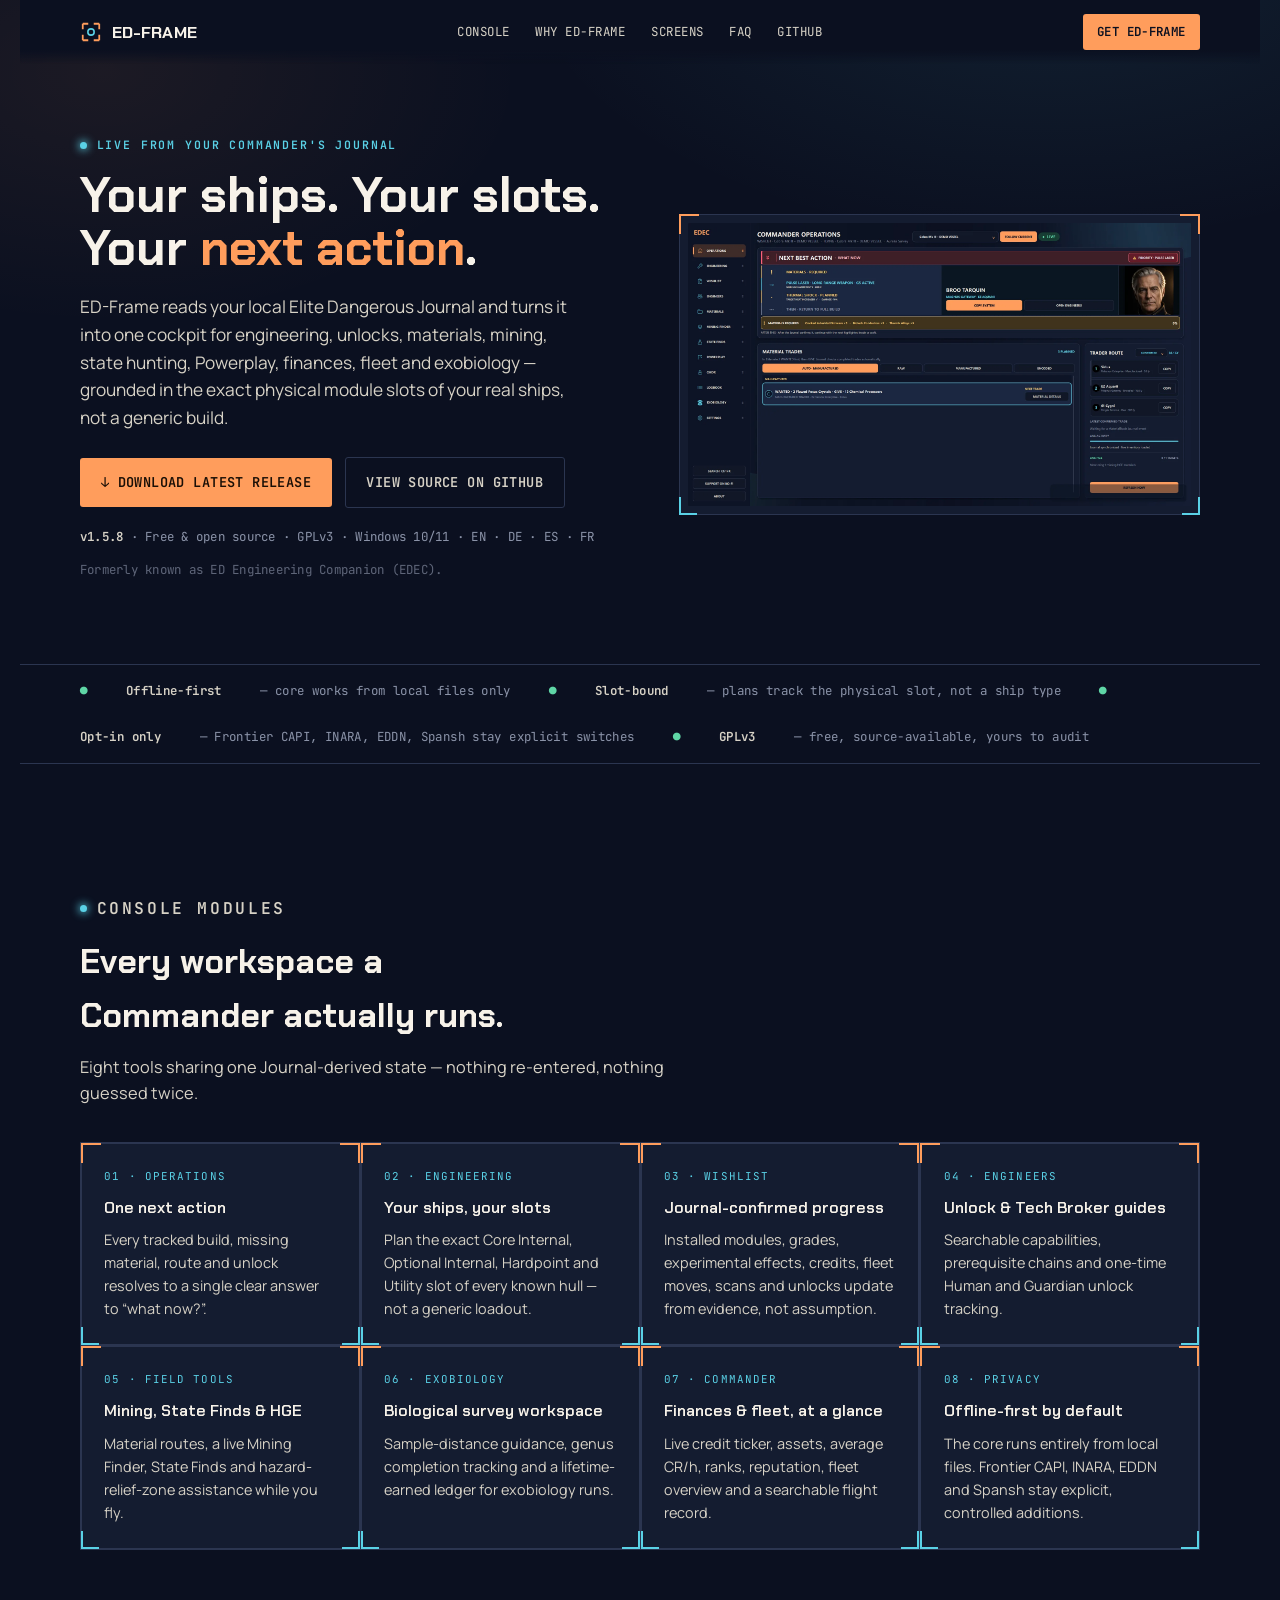
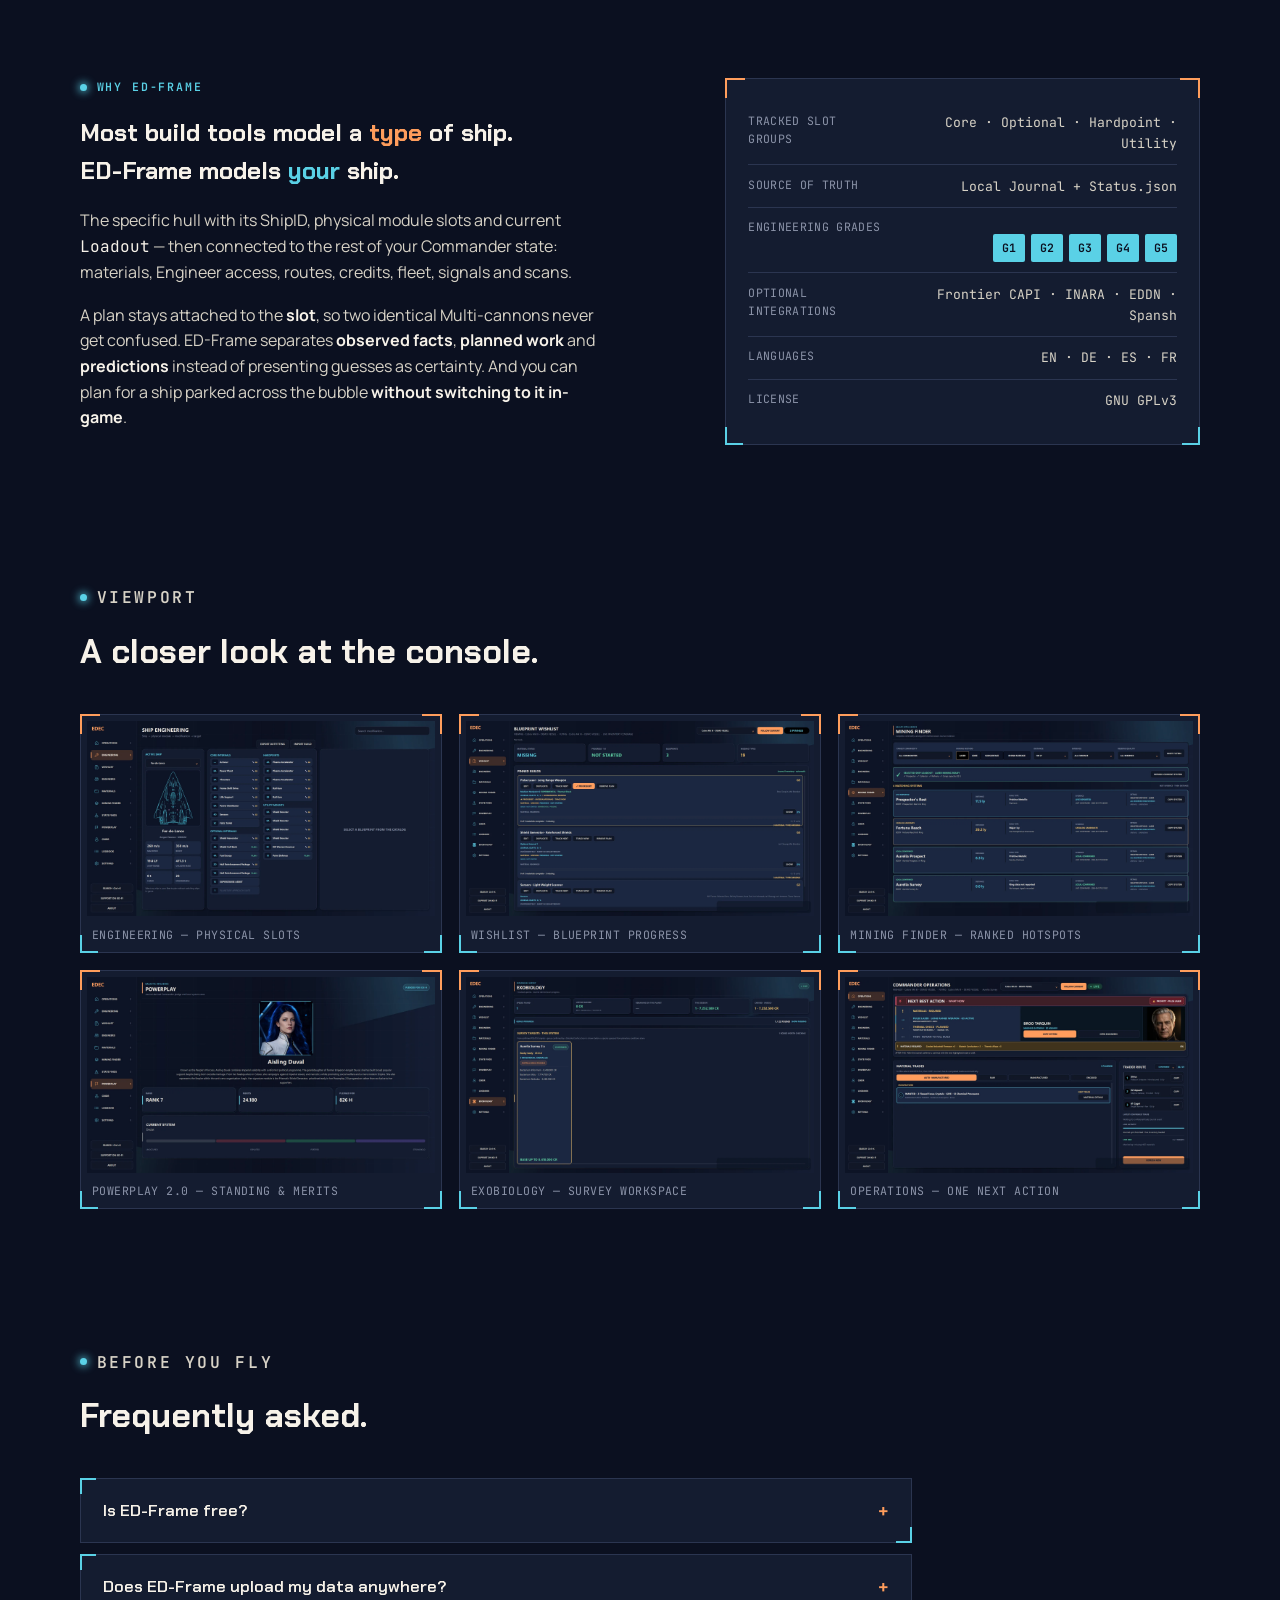
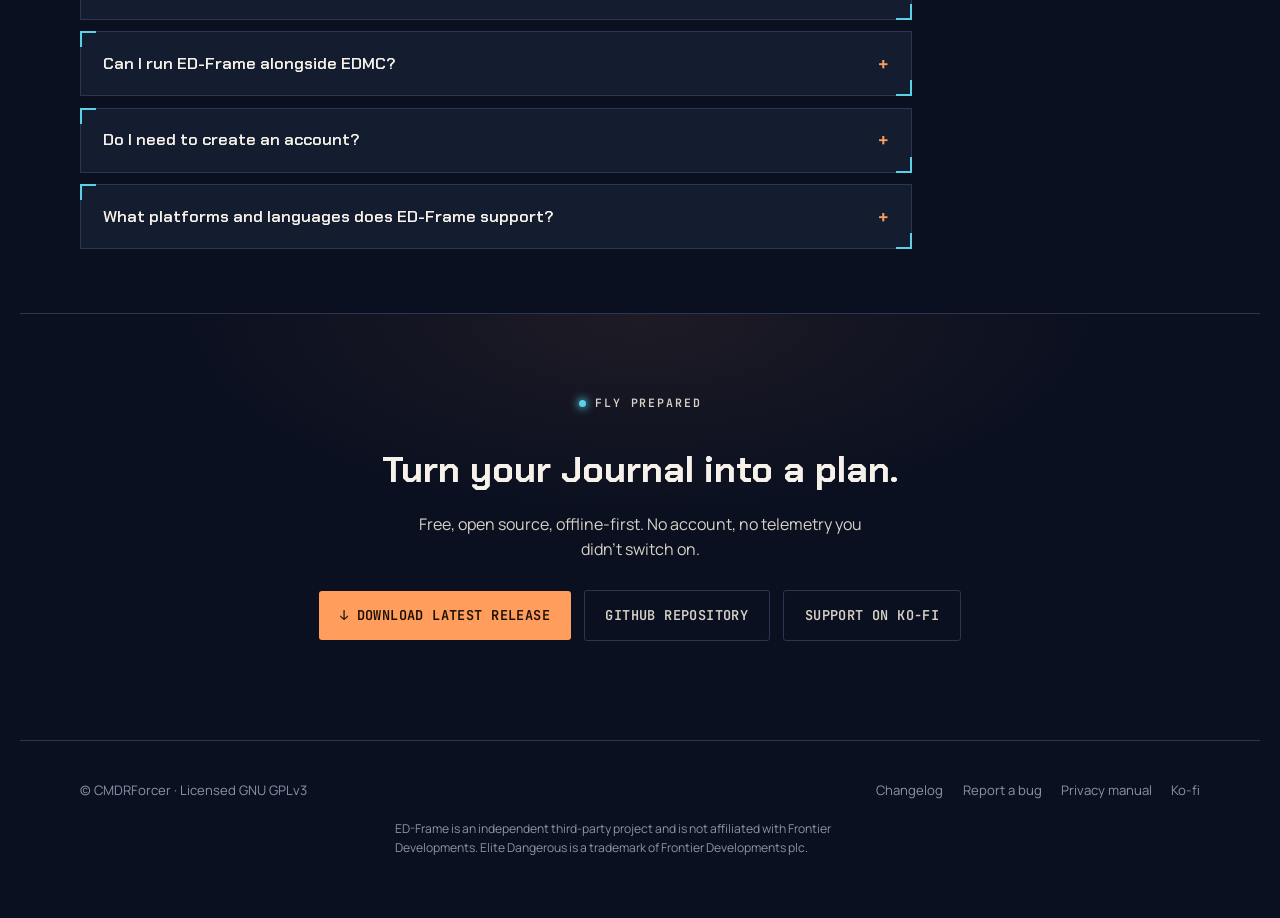
==== index.html @ 602a103e "Sync version to 1.5.8, add SoftwareApplication keywords and image alt text - softwareVersion and vis" ====
<!doctype html>
<html lang="en">
<head>
<meta charset="utf-8">
<meta name="viewport" content="width=device-width, initial-scale=1">
<title>ED-Frame</title>
<meta name="description" content="Slot-accurate Elite Dangerous engineering companion. Plan upgrades on your real ships' physical module slots from local Journal data — fleet-wide, offline-first. Free, open source, GPLv3.">
<meta name="google-site-verification" content="pTQ1wSss9-XCtUqQZglTNHCWRQ-l_kMuAjtGYscCRb4" />
<meta name="robots" content="index, follow">
<meta name="author" content="CMDRForcer">
<link rel="canonical" href="https://cmdrforcer.github.io/">
<meta property="og:type" content="website">
<meta property="og:locale" content="en_US">
<meta property="og:site_name" content="ED-Frame">
<meta property="og:title" content="ED-Frame">
<meta property="og:description" content="Slot-accurate Elite Dangerous engineering companion. Plan upgrades on your real ships' physical module slots from local Journal data — fleet-wide, offline-first.">
<meta property="og:url" content="https://cmdrforcer.github.io/">
<meta property="og:image" content="https://cmdrforcer.github.io/images/edec-operations.png">
<meta property="og:image:width" content="1920">
<meta property="og:image:height" content="1080">
<meta property="og:image:alt" content="ED-Frame Operations page showing the next recommended action, an engineering build queue and route to the nearest Engineer">
<meta name="twitter:card" content="summary_large_image">
<meta name="twitter:title" content="ED-Frame">
<meta name="twitter:description" content="Slot-accurate Elite Dangerous engineering companion, built from your local Journal. Free and open source.">
<meta name="twitter:image" content="https://cmdrforcer.github.io/images/edec-operations.png">
<meta name="twitter:image:alt" content="ED-Frame Operations page showing the next recommended action, an engineering build queue and route to the nearest Engineer">
<meta name="theme-color" content="#0b1020">
<link rel="preload" as="image" href="images/edec-operations.webp" fetchpriority="high">
<link rel="icon" href="data:image/svg+xml,%3Csvg xmlns='http://www.w3.org/2000/svg' viewBox='0 0 32 32'%3E%3Crect width='32' height='32' fill='%230b1020'/%3E%3Cpath d='M4 4h8M4 4v8M28 4h-8M28 4v8M4 28h8M4 28v-8M28 28h-8M28 28v-8' stroke='%23ff9d5c' stroke-width='2.4' fill='none'/%3E%3Ccircle cx='16' cy='16' r='4.5' fill='none' stroke='%235ad1e6' stroke-width='2.2'/%3E%3C/svg%3E">
<link rel="preconnect" href="https://fonts.googleapis.com">
<link rel="preconnect" href="https://fonts.gstatic.com" crossorigin>
<link rel="stylesheet" href="https://fonts.googleapis.com/css2?family=Chakra+Petch:wght@500;600;700&family=Manrope:wght@400;500;600;700;800&family=JetBrains+Mono:wght@400;500;600&display=swap">
<script type="application/ld+json">
{
  "@context": "https://schema.org",
  "@type": "SoftwareApplication",
  "name": "ED-Frame",
  "alternateName": ["FRAME", "ED Engineering Companion", "EDEC"],
  "applicationCategory": "UtilitiesApplication",
  "applicationSubCategory": "Elite Dangerous companion app",
  "operatingSystem": "Windows 10, Windows 11",
  "description": "Slot-accurate Elite Dangerous engineering companion. Plan upgrades on your real ships' physical module slots from local Journal data, fleet-wide and offline-first.",
  "softwareVersion": "1.5.8",
  "url": "https://cmdrforcer.github.io/",
  "downloadUrl": "https://github.com/CMDRForcer/ED-Frame/releases/latest",
  "screenshot": "https://cmdrforcer.github.io/images/edec-operations.png",
  "keywords": "Elite Dangerous, engineering companion, ship outfitting planner, module slot tracker, Journal companion app, EDMC alternative, Powerplay tracker, mining finder, exobiology tracker, fleet carrier companion",
  "inLanguage": ["en", "de", "es", "fr"],
  "offers": {
    "@type": "Offer",
    "price": "0",
    "priceCurrency": "USD"
  },
  "license": "https://www.gnu.org/licenses/gpl-3.0.html",
  "sameAs": [
    "https://github.com/CMDRForcer/ED-Frame",
    "https://ko-fi.com/cmdrforcer"
  ],
  "author": {
    "@type": "Person",
    "name": "CMDRForcer"
  }
}
</script>
<script type="application/ld+json">
{
  "@context": "https://schema.org",
  "@type": "WebSite",
  "name": "ED-Frame",
  "url": "https://cmdrforcer.github.io/"
}
</script>
<script type="application/ld+json">
{
  "@context": "https://schema.org",
  "@type": "FAQPage",
  "mainEntity": [
    {
      "@type": "Question",
      "name": "Is ED-Frame free?",
      "acceptedAnswer": {
        "@type": "Answer",
        "text": "Yes. ED-Frame is free and open source under the GNU GPLv3 license, with no ads and no paid tier. You can also read every line of the code it runs."
      }
    },
    {
      "@type": "Question",
      "name": "Does ED-Frame upload my data anywhere?",
      "acceptedAnswer": {
        "@type": "Answer",
        "text": "Not by default. The core app works entirely from your local Journal files. Frontier CAPI, INARA, EDDN and Spansh are separate, explicit switches you turn on yourself — nothing is sent anywhere unless you enable it."
      }
    },
    {
      "@type": "Question",
      "name": "Can I run ED-Frame alongside EDMC?",
      "acceptedAnswer": {
        "@type": "Answer",
        "text": "Yes. Both read the same local Journal files independently and read-only, so there's no file conflict. If you enable EDDN uploads in both, each sends its own copy of the same events, which is harmless but redundant — leave that switch on in only one of them."
      }
    },
    {
      "@type": "Question",
      "name": "Do I need to create an account?",
      "acceptedAnswer": {
        "@type": "Answer",
        "text": "No account is required to use ED-Frame. Signing in to Frontier CAPI or INARA is only needed if you choose to enable those optional integrations."
      }
    },
    {
      "@type": "Question",
      "name": "What platforms and languages does ED-Frame support?",
      "acceptedAnswer": {
        "@type": "Answer",
        "text": "ED-Frame runs on Windows 10 and 11, with the interface available in English, German, Spanish and French."
      }
    }
  ]
}
</script>
<style>
  :root{
    --bg:#0b1020; --bg2:#0e1426; --panel:#141c30; --panel-raised:#1c2740;
    --border:#2b3550; --text:#f7f2e9; --text2:#d7d2c6; --muted:#8b93a8;
    --accent:#ff9d5c; --accent-dim:#c97a49; --cyan:#5ad1e6; --cyan-dim:#3a97ad;
    --success:#5fd6a6;
    --display:"Chakra Petch",ui-sans-serif,system-ui,sans-serif;
    --body:"Manrope",ui-sans-serif,system-ui,sans-serif;
    --mono:"JetBrains Mono",ui-monospace,"SFMono-Regular",Menlo,monospace;
    color-scheme: dark;
  }
  *{box-sizing:border-box;}
  html{scroll-behavior:smooth;}
  body{
    margin:0; background:var(--bg); color:var(--text2);
    font-family:var(--body); font-size:16px; line-height:1.6;
    padding-inline:20px;
    background-image:
      radial-gradient(ellipse 900px 500px at 82% -6%, rgba(90,209,230,.09), transparent 60%),
      radial-gradient(ellipse 700px 420px at 8% 8%, rgba(255,157,92,.07), transparent 60%);
    background-attachment:fixed;
  }
  h1,h2,h3{font-family:var(--display); color:var(--text); text-wrap:balance; margin:0;}
  a{color:var(--cyan);}
  img{max-width:100%; display:block; height:auto;}
  .wrap{max-width:1120px; margin-inline:auto;}
  .eyebrow{
    font-family:var(--mono); font-size:.72rem; font-weight:600; letter-spacing:.16em;
    text-transform:uppercase; color:var(--cyan); margin:0 0 .9rem;
    display:flex; align-items:center; gap:.6rem;
  }
  .eyebrow::before{content:"";width:7px;height:7px;border-radius:50%;background:var(--cyan);
    box-shadow:0 0 8px 1px var(--cyan);}

  /* ---------- HUD bracket frame: a real Elite Dangerous UI motif,
     angled corner brackets like a scanner/targeting readout ---------- */
  .hud{
    position:relative; border:1px solid var(--border); background:var(--panel);
    border-radius:2px;
  }
  .hud::before,.hud::after,.hud .bl,.hud .br{
    content:""; position:absolute; width:18px; height:18px; pointer-events:none;
  }
  .hud::before{top:-1px; left:-1px; border-top:2px solid var(--accent); border-left:2px solid var(--accent);}
  .hud::after{top:-1px; right:-1px; border-top:2px solid var(--accent); border-right:2px solid var(--accent);}
  .hud .bl{bottom:-1px; left:-1px; border-bottom:2px solid var(--cyan); border-left:2px solid var(--cyan);}
  .hud .br{bottom:-1px; right:-1px; border-bottom:2px solid var(--cyan); border-right:2px solid var(--cyan);}

  /* ---------- nav ---------- */
  header.nav{
    position:sticky; top:0; z-index:20; padding-block:14px;
    background:linear-gradient(var(--bg) 78%, transparent);
    backdrop-filter:blur(6px);
  }
  .nav .wrap{display:flex; align-items:center; justify-content:space-between; gap:1rem;}
  .brand{display:flex; align-items:center; gap:.6rem; font-family:var(--display); font-weight:700;
    color:var(--text); font-size:1.05rem; letter-spacing:.01em; text-decoration:none;}
  .brand svg{flex:none;}
  nav.links{display:flex; gap:1.6rem; font-family:var(--mono); font-size:.78rem;
    letter-spacing:.04em; text-transform:uppercase;}
  nav.links a{color:var(--text2); text-decoration:none; border-bottom:1px solid transparent;}
  nav.links a:hover{color:var(--cyan); border-color:var(--cyan);}
  .navcta{
    font-family:var(--mono); font-size:.78rem; font-weight:600; letter-spacing:.03em;
    color:var(--bg); background:var(--accent); padding:.5rem .9rem; border-radius:3px;
    text-decoration:none; text-transform:uppercase; white-space:nowrap;
  }

  /* ---------- hero ---------- */
  .hero{padding-block:clamp(2.5rem,6vw,4.5rem) 1rem;}
  .hero .wrap{display:grid; grid-template-columns:1.05fr 1fr; gap:clamp(1.5rem,4vw,3.5rem); align-items:center;}
  .hero h1{font-size:clamp(2rem,4.4vw,3.1rem); line-height:1.08; font-weight:700;}
  .hero h1 em{font-style:normal; color:var(--accent);}
  .hero p.lead{font-size:1.08rem; color:var(--text2); margin:1.1rem 0 1.6rem; max-width:46ch;}
  .cta-row{display:flex; flex-wrap:wrap; gap:.8rem; align-items:center; margin-bottom:1.2rem;}
  .btn{
    font-family:var(--mono); font-weight:600; font-size:.85rem; letter-spacing:.03em;
    text-decoration:none; padding:.85rem 1.3rem; border-radius:3px; text-transform:uppercase;
    display:inline-flex; align-items:center; gap:.5rem;
  }
  .btn-primary{background:var(--accent); color:#1a0f06;}
  .btn-primary:hover{background:#ffb37c;}
  .btn-ghost{border:1px solid var(--border); color:var(--text2);}
  .btn-ghost:hover{border-color:var(--cyan); color:var(--cyan);}
  .meta-line{
    font-family:var(--mono); font-size:.78rem; color:var(--muted); letter-spacing:.02em;
  }
  .meta-line b{color:var(--text2); font-weight:600;}
  .hero-shot{padding:8px;}
  .hero-shot img{border-radius:1px; aspect-ratio:16/9; width:100%; object-fit:cover;}

  /* ---------- status strip ---------- */
  .strip{border-block:1px solid var(--border); margin-block:clamp(2rem,5vw,3.5rem);}
  .strip .wrap{
    display:flex; flex-wrap:wrap; gap:1.6rem 2.4rem; padding-block:1rem;
    font-family:var(--mono); font-size:.78rem; color:var(--muted); letter-spacing:.03em;
  }
  .strip .wrap span{color:var(--success);}
  .strip .wrap i{font-style:normal; color:var(--text2); font-weight:600;}

  /* ---------- sections ---------- */
  section{padding-block:clamp(2.5rem,5vw,4rem);}
  .section-head{max-width:62ch; margin-bottom:2.2rem;}
  .section-head h2{font-size:clamp(1.5rem,3vw,2.1rem);}
  .section-head p{color:var(--text2); margin-top:.7rem; font-size:1.02rem;}

  /* ---------- console module grid ---------- */
  .grid{display:grid; grid-template-columns:repeat(4,1fr); gap:1px; background:var(--border);
    border:1px solid var(--border);}
  .grid .cell{background:var(--panel); padding:1.5rem 1.4rem; position:relative;}
  .grid .cell .tag{font-family:var(--mono); font-size:.68rem; color:var(--cyan);
    letter-spacing:.1em; text-transform:uppercase; margin-bottom:.6rem; display:block;}
  .grid .cell h3{font-size:1rem; font-weight:600; margin-bottom:.5rem;}
  .grid .cell p{font-size:.9rem; color:var(--text2); margin:0;}

  /* ---------- why / readout ---------- */
  .why{display:grid; grid-template-columns:1.1fr .9fr; gap:clamp(2rem,5vw,4rem); align-items:start;}
  .why .copy p{margin:0 0 1.1rem; max-width:52ch;}
  .why .copy p:last-child{margin-bottom:0;}
  .why .copy strong{color:var(--text); font-weight:700;}
  .readout{padding:1.4rem;}
  .readout .rowline{
    display:flex; justify-content:space-between; gap:1rem; padding-block:.65rem;
    border-bottom:1px solid var(--border); font-family:var(--mono); font-size:.82rem;
  }
  .readout .rowline:last-child{border-bottom:none;}
  .readout .rowline .k{color:var(--muted); letter-spacing:.03em; text-transform:uppercase; font-size:.72rem;}
  .readout .rowline .v{color:var(--text2); text-align:right;}
  .grade-row{display:flex; gap:.4rem; margin-top:1rem; flex-wrap:wrap;}
  .grade-pill{
    font-family:var(--mono); font-size:.72rem; font-weight:600; color:var(--bg);
    background:var(--cyan); border-radius:2px; padding:.28rem .55rem;
  }

  /* ---------- gallery ---------- */
  .gallery{display:grid; grid-template-columns:repeat(3,1fr); gap:1.1rem;}
  .gallery figure{margin:0; padding:6px;}
  .gallery figure img{aspect-ratio:16/9; width:100%; object-fit:cover;}
  .gallery figcaption{
    font-family:var(--mono); font-size:.72rem; letter-spacing:.04em; text-transform:uppercase;
    color:var(--muted); padding:.6rem .3rem .1rem;
  }

  /* ---------- faq ---------- */
  .faq-list{display:flex; flex-direction:column; gap:.7rem; max-width:52rem;}
  .faq-item{
    border:1px solid var(--border); background:var(--panel); position:relative;
  }
  .faq-item::before,.faq-item::after{content:"";position:absolute;width:14px;height:14px;}
  .faq-item::before{top:-1px;left:-1px;border-top:2px solid var(--cyan);border-left:2px solid var(--cyan);}
  .faq-item::after{bottom:-1px;right:-1px;border-bottom:2px solid var(--cyan);border-right:2px solid var(--cyan);}
  .faq-item summary{
    list-style:none; cursor:pointer; padding:1.1rem 1.4rem; display:flex;
    align-items:center; justify-content:space-between; gap:1rem;
    font-family:var(--display); font-weight:600; color:var(--text); font-size:1.02rem;
  }
  .faq-item summary::-webkit-details-marker{display:none;}
  .faq-item summary .mark{
    font-family:var(--mono); color:var(--accent); font-size:1.1rem; flex:none;
    transition:transform .2s ease;
  }
  .faq-item[open] summary .mark{transform:rotate(45deg);}
  .faq-item .a{padding:0 1.4rem 1.2rem; color:var(--text2); max-width:60ch;}

  /* ---------- closer ---------- */
  .closer{
    text-align:center; padding-block:clamp(3rem,7vw,5rem); border-top:1px solid var(--border);
    border-bottom:1px solid var(--border);
    background:radial-gradient(ellipse 700px 300px at 50% 0%, rgba(255,157,92,.08), transparent 65%);
  }
  .closer h2{font-size:clamp(1.6rem,3.4vw,2.3rem); margin-bottom:.8rem;}
  .closer p{max-width:48ch; margin:0 auto 1.7rem; color:var(--text2);}
  .closer .cta-row{justify-content:center;}

  /* ---------- footer ---------- */
  footer{padding-block:2.4rem 3rem;}
  footer .wrap{display:flex; flex-wrap:wrap; justify-content:space-between; gap:1rem 2rem;
    font-size:.82rem; color:var(--muted);}
  footer a{color:var(--muted); text-decoration:none;}
  footer a:hover{color:var(--cyan);}
  footer .links{display:flex; gap:1.2rem; flex-wrap:wrap;}
  footer .disclaimer{max-width:70ch; margin-top:1.2rem; font-size:.76rem; line-height:1.55;}

  @media (max-width:860px){
    .hero .wrap{grid-template-columns:1fr;}
    .hero .hero-shot{order:-1;}
    .grid{grid-template-columns:repeat(2,1fr);}
    .why{grid-template-columns:1fr;}
    .gallery{grid-template-columns:repeat(2,1fr);}
    nav.links{display:none;}
  }
  @media (max-width:520px){
    .grid{grid-template-columns:1fr;}
    .gallery{grid-template-columns:1fr;}
    .cta-row{flex-direction:column; align-items:stretch;}
    .btn{justify-content:center;}
  }
  @media (prefers-reduced-motion:no-preference){
    .eyebrow::before{animation:blink 2.4s ease-in-out infinite;}
  }
  @keyframes blink{0%,100%{opacity:1;} 50%{opacity:.35;}}
</style>
</head>
<body>

<header class="nav">
  <div class="wrap">
    <a class="brand" href="#top">
      <svg width="22" height="22" viewBox="0 0 32 32" aria-hidden="true">
        <path d="M4 4h8M4 4v8M28 4h-8M28 4v8M4 28h8M4 28v-8M28 28h-8M28 28v-8"
          stroke="#ff9d5c" stroke-width="2.6" fill="none"/>
        <circle cx="16" cy="16" r="4.6" fill="none" stroke="#5ad1e6" stroke-width="2.3"/>
      </svg>
      ED-FRAME
    </a>
    <nav class="links">
      <a href="#console">Console</a>
      <a href="#why">Why ED-Frame</a>
      <a href="#screens">Screens</a>
      <a href="#faq">FAQ</a>
      <a href="https://github.com/CMDRForcer/ED-Frame">GitHub</a>
    </nav>
    <a class="navcta" href="https://github.com/CMDRForcer/ED-Frame/releases/latest">Get ED-Frame</a>
  </div>
</header>

<main id="top">

  <section class="hero">
    <div class="wrap">
      <div>
        <p class="eyebrow">Live from your Commander's journal</p>
        <h1>Your ships. Your slots.<br>Your <em>next action</em>.</h1>
        <p class="lead">ED-Frame reads your local Elite Dangerous Journal and turns it into one
          cockpit for engineering, unlocks, materials, mining, state hunting, Powerplay,
          finances, fleet and exobiology — grounded in the exact physical module slots of
          your real ships, not a generic build.</p>
        <div class="cta-row">
          <a class="btn btn-primary" href="https://github.com/CMDRForcer/ED-Frame/releases/latest">
            ↓ Download latest release</a>
          <a class="btn btn-ghost" href="https://github.com/CMDRForcer/ED-Frame">View source on GitHub</a>
        </div>
        <p class="meta-line"><b>v1.5.8</b> · Free &amp; open source · GPLv3 · Windows 10/11 · EN · DE · ES · FR</p>
        <p class="meta-line" style="opacity:.65;margin-top:.3rem;">Formerly known as ED Engineering Companion (EDEC).</p>
      </div>
      <div class="hud hero-shot">
        <span class="bl"></span><span class="br"></span>
        <picture>
          <source srcset="images/edec-operations.webp" type="image/webp">
          <img src="images/edec-operations.png" width="1920" height="1080" loading="eager"
               fetchpriority="high"
               alt="ED-Frame Operations page showing the next recommended action, an engineering build queue and route to the nearest Engineer">
        </picture>
      </div>
    </div>
  </section>

  <div class="strip">
    <div class="wrap">
      <span>●</span> <i>Offline-first</i> — core works from local files only
      <span>●</span> <i>Slot-bound</i> — plans track the physical slot, not a ship type
      <span>●</span> <i>Opt-in only</i> — Frontier CAPI, INARA, EDDN, Spansh stay explicit switches
      <span>●</span> <i>GPLv3</i> — free, source-available, yours to audit
    </div>
  </div>

  <section id="console">
    <div class="wrap">
      <div class="section-head">
        <p class="eyebrow">Console modules</p>
        <h2>Every workspace a Commander actually runs.</h2>
        <p>Eight tools sharing one Journal-derived state — nothing re-entered, nothing guessed twice.</p>
      </div>
      <div class="grid">
        <div class="hud cell"><span class="bl"></span><span class="br"></span>
          <span class="tag">01 · Operations</span>
          <h3>One next action</h3>
          <p>Every tracked build, missing material, route and unlock resolves to a single clear answer to “what now?”.</p>
        </div>
        <div class="hud cell"><span class="bl"></span><span class="br"></span>
          <span class="tag">02 · Engineering</span>
          <h3>Your ships, your slots</h3>
          <p>Plan the exact Core Internal, Optional Internal, Hardpoint and Utility slot of every known hull — not a generic loadout.</p>
        </div>
        <div class="hud cell"><span class="bl"></span><span class="br"></span>
          <span class="tag">03 · Wishlist</span>
          <h3>Journal-confirmed progress</h3>
          <p>Installed modules, grades, experimental effects, credits, fleet moves, scans and unlocks update from evidence, not assumption.</p>
        </div>
        <div class="hud cell"><span class="bl"></span><span class="br"></span>
          <span class="tag">04 · Engineers</span>
          <h3>Unlock &amp; Tech Broker guides</h3>
          <p>Searchable capabilities, prerequisite chains and one-time Human and Guardian unlock tracking.</p>
        </div>
        <div class="hud cell"><span class="bl"></span><span class="br"></span>
          <span class="tag">05 · Field tools</span>
          <h3>Mining, State Finds &amp; HGE</h3>
          <p>Material routes, a live Mining Finder, State Finds and hazard-relief-zone assistance while you fly.</p>
        </div>
        <div class="hud cell"><span class="bl"></span><span class="br"></span>
          <span class="tag">06 · Exobiology</span>
          <h3>Biological survey workspace</h3>
          <p>Sample-distance guidance, genus completion tracking and a lifetime-earned ledger for exobiology runs.</p>
        </div>
        <div class="hud cell"><span class="bl"></span><span class="br"></span>
          <span class="tag">07 · Commander</span>
          <h3>Finances &amp; fleet, at a glance</h3>
          <p>Live credit ticker, assets, average CR/h, ranks, reputation, fleet overview and a searchable flight record.</p>
        </div>
        <div class="hud cell"><span class="bl"></span><span class="br"></span>
          <span class="tag">08 · Privacy</span>
          <h3>Offline-first by default</h3>
          <p>The core runs entirely from local files. Frontier CAPI, INARA, EDDN and Spansh stay explicit, controlled additions.</p>
        </div>
      </div>
    </div>
  </section>

  <section id="why">
    <div class="wrap why">
      <div class="copy">
        <p class="eyebrow">Why ED-Frame</p>
        <h2 style="margin-bottom:1.1rem;">Most build tools model a <em style="font-style:normal;color:var(--accent)">type</em> of ship.<br>ED-Frame models <em style="font-style:normal;color:var(--cyan)">your</em> ship.</h2>
        <p>The specific hull with its ShipID, physical module slots and current <code style="font-family:var(--mono);color:var(--text)">Loadout</code> — then connected to the rest of your Commander state: materials, Engineer access, routes, credits, fleet, signals and scans.</p>
        <p>A plan stays attached to the <strong>slot</strong>, so two identical Multi-cannons never get confused. ED-Frame separates <strong>observed facts</strong>, <strong>planned work</strong> and <strong>predictions</strong> instead of presenting guesses as certainty. And you can plan for a ship parked across the bubble <strong>without switching to it in-game</strong>.</p>
      </div>
      <div class="hud readout">
        <span class="bl"></span><span class="br"></span>
        <div class="rowline"><span class="k">Tracked slot groups</span><span class="v">Core · Optional · Hardpoint · Utility</span></div>
        <div class="rowline"><span class="k">Source of truth</span><span class="v">Local Journal + Status.json</span></div>
        <div class="rowline"><span class="k">Engineering grades</span><span class="v">
          <span class="grade-row" style="display:inline-flex;justify-content:flex-end;">
            <span class="grade-pill">G1</span><span class="grade-pill">G2</span><span class="grade-pill">G3</span><span class="grade-pill">G4</span><span class="grade-pill">G5</span>
          </span></span></div>
        <div class="rowline"><span class="k">Optional integrations</span><span class="v">Frontier CAPI · INARA · EDDN · Spansh</span></div>
        <div class="rowline"><span class="k">Languages</span><span class="v">EN · DE · ES · FR</span></div>
        <div class="rowline"><span class="k">License</span><span class="v">GNU GPLv3</span></div>
      </div>
    </div>
  </section>

  <section id="screens">
    <div class="wrap">
      <div class="section-head">
        <p class="eyebrow">Viewport</p>
        <h2>A closer look at the console.</h2>
      </div>
      <div class="gallery">
        <figure class="hud"><span class="bl"></span><span class="br"></span>
          <picture>
            <source srcset="images/edec-engineering.webp" type="image/webp">
            <img src="images/edec-engineering.png" width="1920" height="1080" loading="lazy"
                 alt="ED-Frame Engineering page showing physical ship slots and installed module grades">
          </picture>
          <figcaption>Engineering — physical slots</figcaption>
        </figure>
        <figure class="hud"><span class="bl"></span><span class="br"></span>
          <picture>
            <source srcset="images/edec-wishlist.webp" type="image/webp">
            <img src="images/edec-wishlist.png" width="1920" height="1080" loading="lazy"
                 alt="ED-Frame Wishlist page tracking engineering blueprint and material progress">
          </picture>
          <figcaption>Wishlist — blueprint progress</figcaption>
        </figure>
        <figure class="hud"><span class="bl"></span><span class="br"></span>
          <picture>
            <source srcset="images/edec-mining-finder.webp" type="image/webp">
            <img src="images/edec-mining-finder.png" width="1920" height="1080" loading="lazy"
                 alt="ED-Frame Mining Finder page ranking nearby hotspots and commodities">
          </picture>
          <figcaption>Mining Finder — ranked hotspots</figcaption>
        </figure>
        <figure class="hud"><span class="bl"></span><span class="br"></span>
          <picture>
            <source srcset="images/edec-powerplay.webp" type="image/webp">
            <img src="images/edec-powerplay.png" width="1920" height="1080" loading="lazy"
                 alt="ED-Frame Powerplay page showing Powerplay 2.0 standing and merits">
          </picture>
          <figcaption>Powerplay 2.0 — standing &amp; merits</figcaption>
        </figure>
        <figure class="hud"><span class="bl"></span><span class="br"></span>
          <picture>
            <source srcset="images/edec-exobiology.webp" type="image/webp">
            <img src="images/edec-exobiology.png" width="1920" height="1080" loading="lazy"
                 alt="ED-Frame Exobiology page with sample-distance guidance and genus completion">
          </picture>
          <figcaption>Exobiology — survey workspace</figcaption>
        </figure>
        <figure class="hud"><span class="bl"></span><span class="br"></span>
          <picture>
            <source srcset="images/edec-operations.webp" type="image/webp">
            <img src="images/edec-operations.png" width="1920" height="1080" loading="lazy"
                 alt="ED-Frame Operations page showing the single next recommended action">
          </picture>
          <figcaption>Operations — one next action</figcaption>
        </figure>
      </div>
    </div>
  </section>

  <section id="faq">
    <div class="wrap">
      <div class="section-head">
        <p class="eyebrow">Before you fly</p>
        <h2>Frequently asked.</h2>
      </div>
      <div class="faq-list">
        <details class="faq-item">
          <summary>Is ED-Frame free?<span class="mark">+</span></summary>
          <p class="a">Yes. ED-Frame is free and open source under the GNU GPLv3 license, with no ads and no paid tier. You can also read every line of the code it runs.</p>
        </details>
        <details class="faq-item">
          <summary>Does ED-Frame upload my data anywhere?<span class="mark">+</span></summary>
          <p class="a">Not by default. The core app works entirely from your local Journal files. Frontier CAPI, INARA, EDDN and Spansh are separate, explicit switches you turn on yourself — nothing is sent anywhere unless you enable it.</p>
        </details>
        <details class="faq-item">
          <summary>Can I run ED-Frame alongside EDMC?<span class="mark">+</span></summary>
          <p class="a">Yes. Both read the same local Journal files independently and read-only, so there's no file conflict. If you enable EDDN uploads in both, each sends its own copy of the same events — harmless but redundant, so leave that switch on in only one of them.</p>
        </details>
        <details class="faq-item">
          <summary>Do I need to create an account?<span class="mark">+</span></summary>
          <p class="a">No account is required to use ED-Frame. Signing in to Frontier CAPI or INARA is only needed if you choose to enable those optional integrations.</p>
        </details>
        <details class="faq-item">
          <summary>What platforms and languages does ED-Frame support?<span class="mark">+</span></summary>
          <p class="a">ED-Frame runs on Windows 10 and 11, with the interface available in English, German, Spanish and French.</p>
        </details>
      </div>
    </div>
  </section>

  <section class="closer">
    <div class="wrap">
      <p class="eyebrow" style="justify-content:center;">Fly prepared</p>
      <h2>Turn your Journal into a plan.</h2>
      <p>Free, open source, offline-first. No account, no telemetry you didn't switch on.</p>
      <div class="cta-row">
        <a class="btn btn-primary" href="https://github.com/CMDRForcer/ED-Frame/releases/latest">
          ↓ Download latest release</a>
        <a class="btn btn-ghost" href="https://github.com/CMDRForcer/ED-Frame">GitHub repository</a>
        <a class="btn btn-ghost" href="https://ko-fi.com/cmdrforcer">Support on Ko-fi</a>
      </div>
    </div>
  </section>

</main>

<footer>
  <div class="wrap">
    <div>© CMDRForcer · Licensed GNU GPLv3</div>
    <div class="links">
      <a href="https://github.com/CMDRForcer/ED-Frame/blob/main/CHANGELOG.md">Changelog</a>
      <a href="https://github.com/CMDRForcer/ED-Frame/issues">Report a bug</a>
      <a href="https://github.com/CMDRForcer/ED-Frame/blob/main/docs/ED-Frame_User_Manual_Privacy_EN_1.5.5.pdf">Privacy manual</a>
      <a href="https://ko-fi.com/cmdrforcer">Ko-fi</a>
    </div>
  </div>
  <p class="wrap disclaimer">ED-Frame is an independent third-party project and is not affiliated with Frontier Developments. Elite Dangerous is a trademark of Frontier Developments plc.</p>
</footer>

</body>
</html>
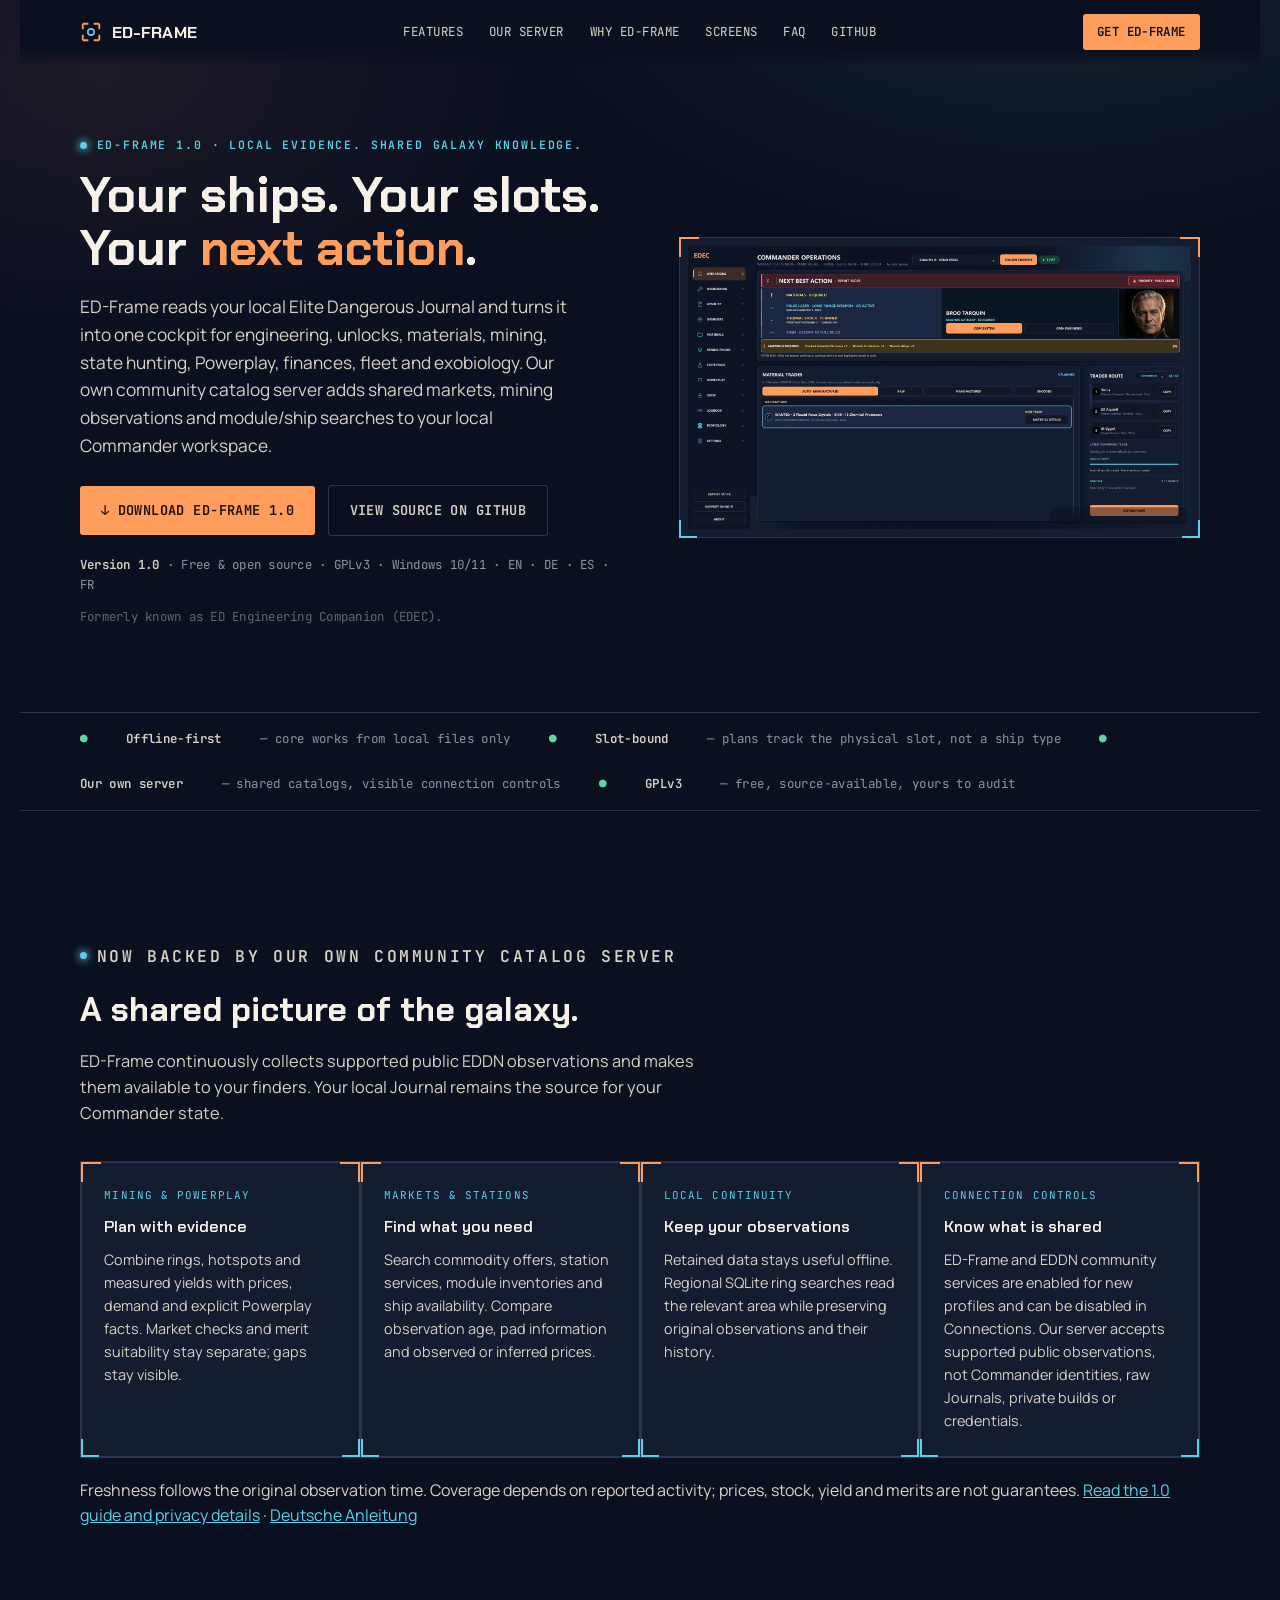
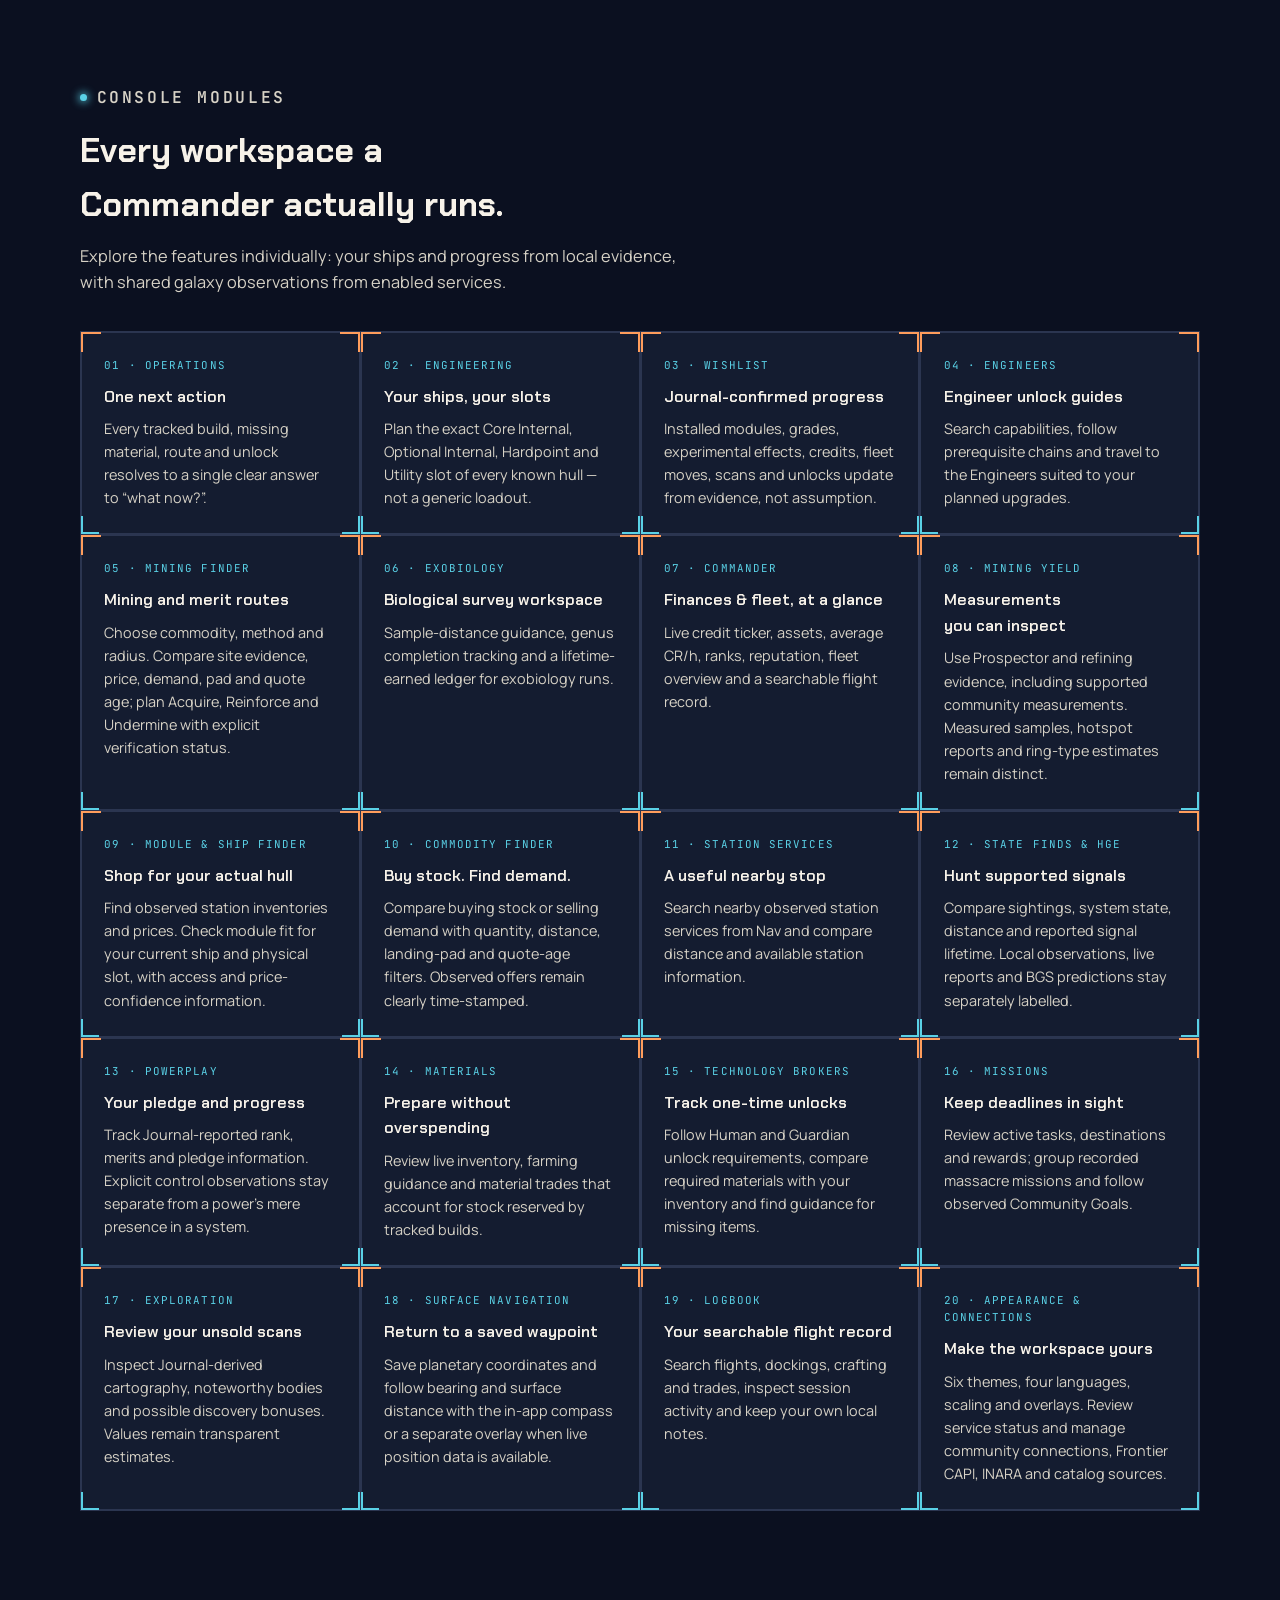
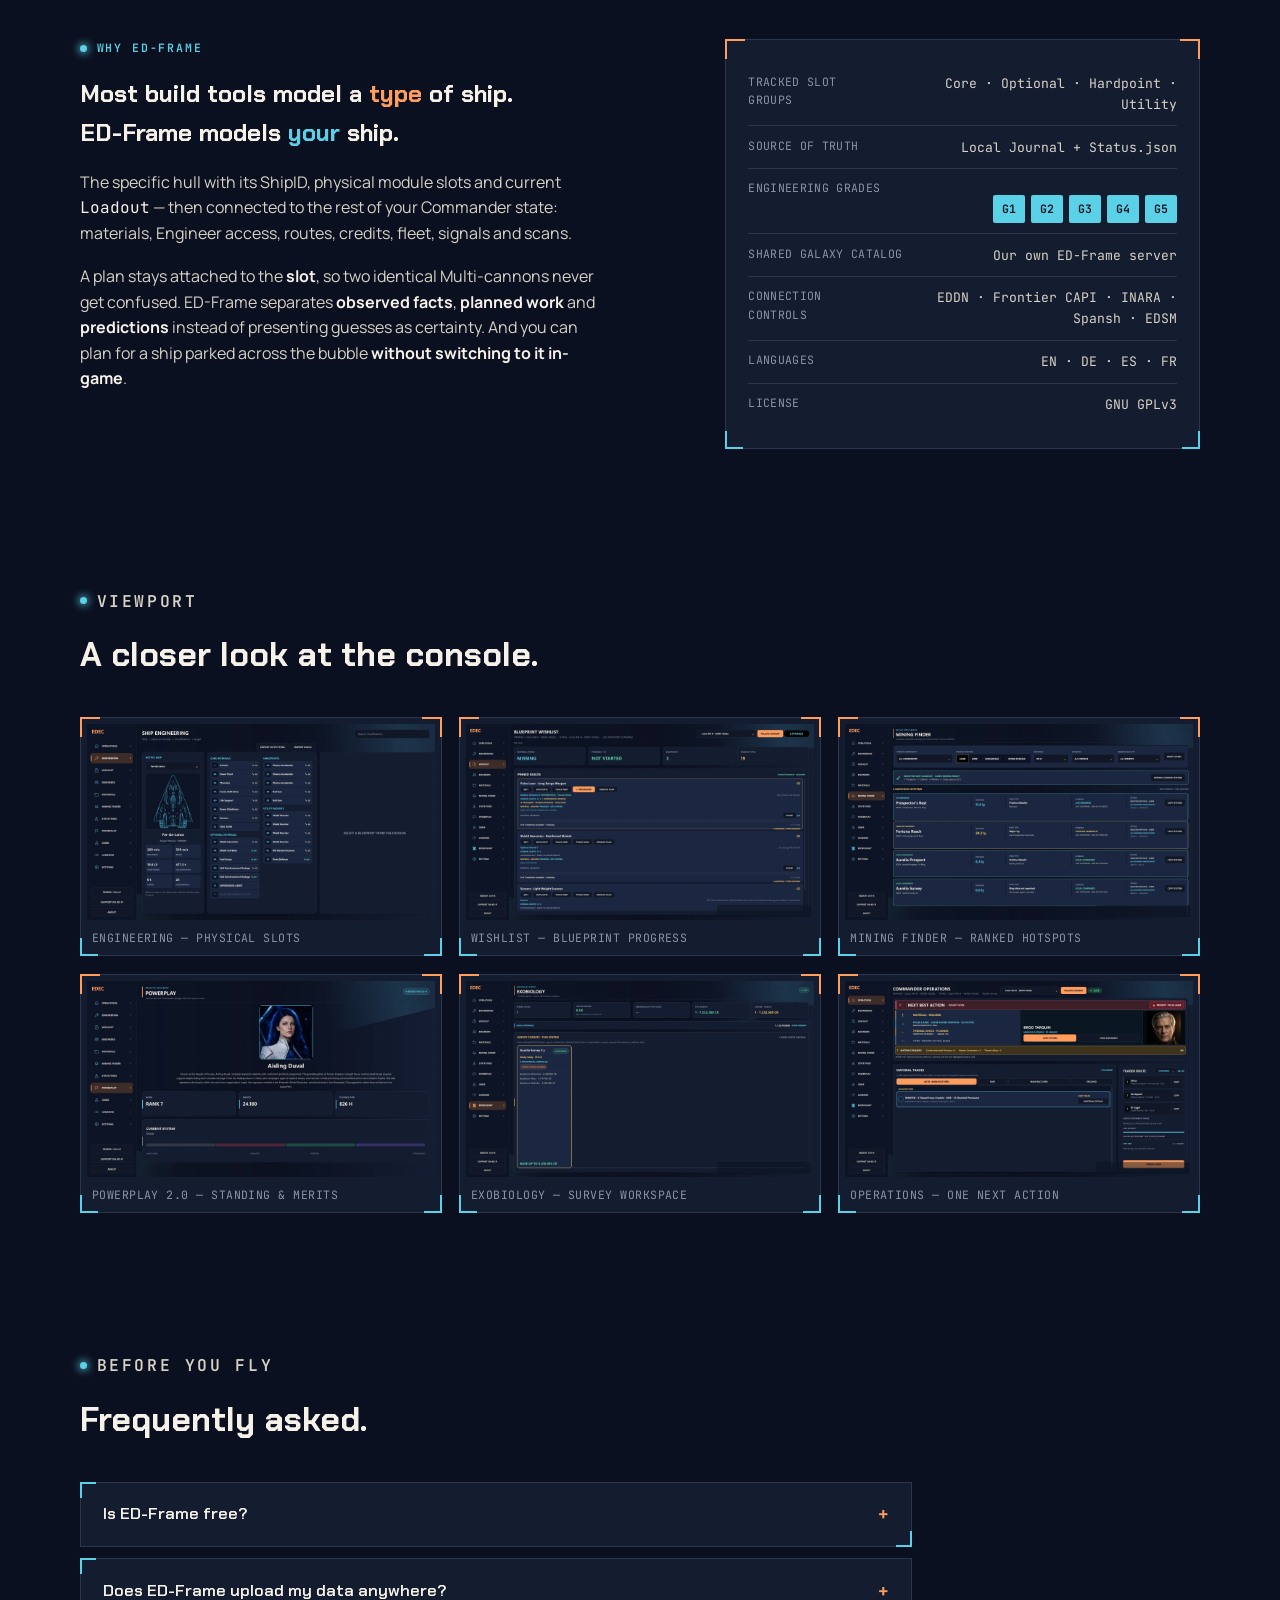
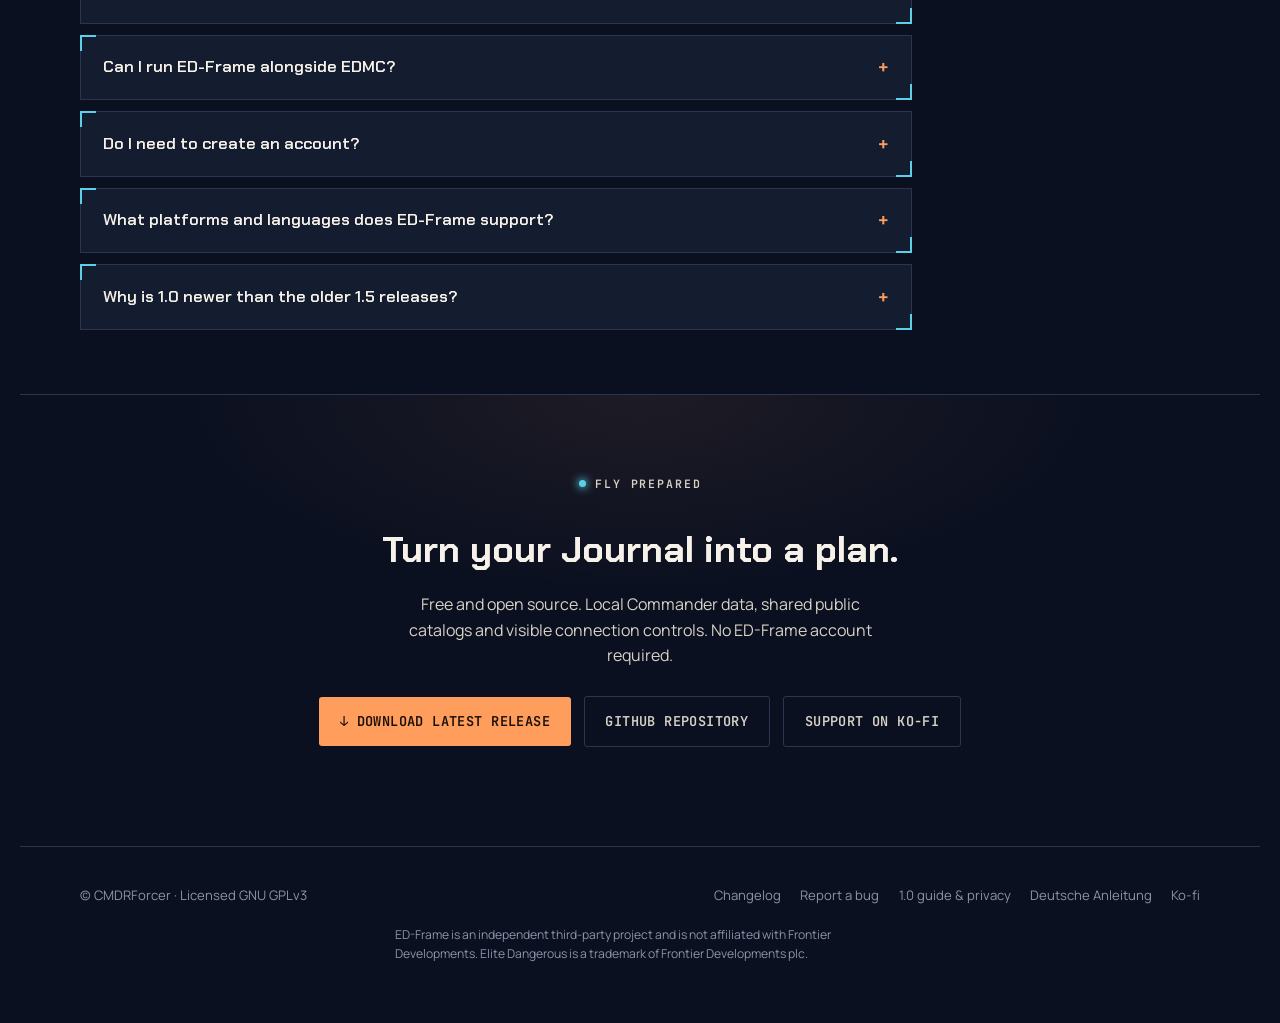
==== commit 7c3d40b3: "Present ED-Frame 1.0 features and community catalog server" ====
--- a/index.html
+++ b/index.html
@@ -3,8 +3,8 @@
 <head>
 <meta charset="utf-8">
 <meta name="viewport" content="width=device-width, initial-scale=1">
-<title>ED-Frame</title>
-<meta name="description" content="Slot-accurate Elite Dangerous engineering companion. Plan upgrades on your real ships' physical module slots from local Journal data — fleet-wide, offline-first. Free, open source, GPLv3.">
+<title>ED-Frame 1.0 — Elite Dangerous Commander tools</title>
+<meta name="description" content="ED-Frame 1.0: engineering, mining and merit routes, module and ship searches, markets, exploration and Commander tools. Local Journal data plus our own community catalog server. Free, open source, Windows.">
 <meta name="google-site-verification" content="pTQ1wSss9-XCtUqQZglTNHCWRQ-l_kMuAjtGYscCRb4" />
 <meta name="robots" content="index, follow">
 <meta name="author" content="CMDRForcer">
@@ -12,16 +12,16 @@
 <meta property="og:type" content="website">
 <meta property="og:locale" content="en_US">
 <meta property="og:site_name" content="ED-Frame">
-<meta property="og:title" content="ED-Frame">
-<meta property="og:description" content="Slot-accurate Elite Dangerous engineering companion. Plan upgrades on your real ships' physical module slots from local Journal data — fleet-wide, offline-first.">
+<meta property="og:title" content="ED-Frame 1.0">
+<meta property="og:description" content="Your Elite Dangerous Commander workspace: engineering, mining and merit routes, markets and module/ship searches — backed by our own community catalog server.">
 <meta property="og:url" content="https://cmdrforcer.github.io/">
 <meta property="og:image" content="https://cmdrforcer.github.io/images/edec-operations.png">
 <meta property="og:image:width" content="1920">
 <meta property="og:image:height" content="1080">
 <meta property="og:image:alt" content="ED-Frame Operations page showing the next recommended action, an engineering build queue and route to the nearest Engineer">
 <meta name="twitter:card" content="summary_large_image">
-<meta name="twitter:title" content="ED-Frame">
-<meta name="twitter:description" content="Slot-accurate Elite Dangerous engineering companion, built from your local Journal. Free and open source.">
+<meta name="twitter:title" content="ED-Frame 1.0">
+<meta name="twitter:description" content="Engineering, mining, markets and Commander tools, backed by local Journal evidence and our own community catalog server. Free and open source.">
 <meta name="twitter:image" content="https://cmdrforcer.github.io/images/edec-operations.png">
 <meta name="twitter:image:alt" content="ED-Frame Operations page showing the next recommended action, an engineering build queue and route to the nearest Engineer">
 <meta name="theme-color" content="#0b1020">
@@ -39,8 +39,8 @@
   "applicationCategory": "UtilitiesApplication",
   "applicationSubCategory": "Elite Dangerous companion app",
   "operatingSystem": "Windows 10, Windows 11",
-  "description": "Slot-accurate Elite Dangerous engineering companion. Plan upgrades on your real ships' physical module slots from local Journal data, fleet-wide and offline-first.",
-  "softwareVersion": "1.5.8",
+  "description": "ED-Frame 1.0 combines local Journal-driven engineering, mining and merit routes, markets, module and ship searches, exploration and Commander tools with its own public community catalog server.",
+  "softwareVersion": "1.0",
   "url": "https://cmdrforcer.github.io/",
   "downloadUrl": "https://github.com/CMDRForcer/ED-Frame/releases/latest",
   "screenshot": "https://cmdrforcer.github.io/images/edec-operations.png",
@@ -88,7 +88,7 @@
       "name": "Does ED-Frame upload my data anywhere?",
       "acceptedAnswer": {
         "@type": "Answer",
-        "text": "Not by default. The core app works entirely from your local Journal files. Frontier CAPI, INARA, EDDN and Spansh are separate, explicit switches you turn on yourself — nothing is sent anywhere unless you enable it."
+        "text": "The ED-Frame and EDDN community connections are enabled by default for new profiles and can be disabled in Connections. They support public observations; ED-Frame's own server does not accept Commander names/FIDs, raw Journal files, private builds or credentials. Frontier CAPI and INARA require separate setup. Local Commander data and retained observations remain on your computer."
       }
     },
     {
@@ -334,7 +334,8 @@
       ED-FRAME
     </a>
     <nav class="links">
-      <a href="#console">Console</a>
+      <a href="#console">Features</a>
+      <a href="#server">Our server</a>
       <a href="#why">Why ED-Frame</a>
       <a href="#screens">Screens</a>
       <a href="#faq">FAQ</a>
@@ -349,18 +350,18 @@
   <section class="hero">
     <div class="wrap">
       <div>
-        <p class="eyebrow">Live from your Commander's journal</p>
+        <p class="eyebrow">ED-Frame 1.0 · Local evidence. Shared galaxy knowledge.</p>
         <h1>Your ships. Your slots.<br>Your <em>next action</em>.</h1>
         <p class="lead">ED-Frame reads your local Elite Dangerous Journal and turns it into one
           cockpit for engineering, unlocks, materials, mining, state hunting, Powerplay,
-          finances, fleet and exobiology — grounded in the exact physical module slots of
-          your real ships, not a generic build.</p>
+          finances, fleet and exobiology. Our own community catalog server adds shared
+          markets, mining observations and module/ship searches to your local Commander workspace.</p>
         <div class="cta-row">
           <a class="btn btn-primary" href="https://github.com/CMDRForcer/ED-Frame/releases/latest">
-            ↓ Download latest release</a>
+            ↓ Download ED-Frame 1.0</a>
           <a class="btn btn-ghost" href="https://github.com/CMDRForcer/ED-Frame">View source on GitHub</a>
         </div>
-        <p class="meta-line"><b>v1.5.8</b> · Free &amp; open source · GPLv3 · Windows 10/11 · EN · DE · ES · FR</p>
+        <p class="meta-line"><b>Version 1.0</b> · Free &amp; open source · GPLv3 · Windows 10/11 · EN · DE · ES · FR</p>
         <p class="meta-line" style="opacity:.65;margin-top:.3rem;">Formerly known as ED Engineering Companion (EDEC).</p>
       </div>
       <div class="hud hero-shot">
@@ -379,17 +380,50 @@
     <div class="wrap">
       <span>●</span> <i>Offline-first</i> — core works from local files only
       <span>●</span> <i>Slot-bound</i> — plans track the physical slot, not a ship type
-      <span>●</span> <i>Opt-in only</i> — Frontier CAPI, INARA, EDDN, Spansh stay explicit switches
+      <span>●</span> <i>Our own server</i> — shared catalogs, visible connection controls
       <span>●</span> <i>GPLv3</i> — free, source-available, yours to audit
     </div>
   </div>
+
+  <section id="server">
+    <div class="wrap">
+      <div class="section-head">
+        <p class="eyebrow">Now backed by our own community catalog server</p>
+        <h2>A shared picture of the galaxy.</h2>
+        <p>ED-Frame continuously collects supported public EDDN observations and makes them available to your finders. Your local Journal remains the source for your Commander state.</p>
+      </div>
+      <div class="grid">
+        <div class="hud cell"><span class="bl"></span><span class="br"></span>
+          <span class="tag">Mining &amp; Powerplay</span>
+          <h3>Plan with evidence</h3>
+          <p>Combine rings, hotspots and measured yields with prices, demand and explicit Powerplay facts. Market checks and merit suitability stay separate; gaps stay visible.</p>
+        </div>
+        <div class="hud cell"><span class="bl"></span><span class="br"></span>
+          <span class="tag">Markets &amp; stations</span>
+          <h3>Find what you need</h3>
+          <p>Search commodity offers, station services, module inventories and ship availability. Compare observation age, pad information and observed or inferred prices.</p>
+        </div>
+        <div class="hud cell"><span class="bl"></span><span class="br"></span>
+          <span class="tag">Local continuity</span>
+          <h3>Keep your observations</h3>
+          <p>Retained data stays useful offline. Regional SQLite ring searches read the relevant area while preserving original observations and their history.</p>
+        </div>
+        <div class="hud cell"><span class="bl"></span><span class="br"></span>
+          <span class="tag">Connection controls</span>
+          <h3>Know what is shared</h3>
+          <p>ED-Frame and EDDN community services are enabled for new profiles and can be disabled in Connections. Our server accepts supported public observations, not Commander identities, raw Journals, private builds or credentials.</p>
+        </div>
+      </div>
+      <p style="margin-top:1.2rem;">Freshness follows the original observation time. Coverage depends on reported activity; prices, stock, yield and merits are not guarantees. <a href="https://github.com/CMDRForcer/ED-Frame/blob/main/docs/ED-Frame-1.0-Guide-EN.md">Read the 1.0 guide and privacy details</a> · <a href="https://github.com/CMDRForcer/ED-Frame/blob/main/docs/ED-Frame-1.0-Guide-DE.md" lang="de">Deutsche Anleitung</a></p>
+    </div>
+  </section>
 
   <section id="console">
     <div class="wrap">
       <div class="section-head">
         <p class="eyebrow">Console modules</p>
         <h2>Every workspace a Commander actually runs.</h2>
-        <p>Eight tools sharing one Journal-derived state — nothing re-entered, nothing guessed twice.</p>
+        <p>Explore the features individually: your ships and progress from local evidence, with shared galaxy observations from enabled services.</p>
       </div>
       <div class="grid">
         <div class="hud cell"><span class="bl"></span><span class="br"></span>
@@ -409,13 +443,13 @@
         </div>
         <div class="hud cell"><span class="bl"></span><span class="br"></span>
           <span class="tag">04 · Engineers</span>
-          <h3>Unlock &amp; Tech Broker guides</h3>
-          <p>Searchable capabilities, prerequisite chains and one-time Human and Guardian unlock tracking.</p>
-        </div>
-        <div class="hud cell"><span class="bl"></span><span class="br"></span>
-          <span class="tag">05 · Field tools</span>
-          <h3>Mining, State Finds &amp; HGE</h3>
-          <p>Material routes, a live Mining Finder, State Finds and hazard-relief-zone assistance while you fly.</p>
+          <h3>Engineer unlock guides</h3>
+          <p>Search capabilities, follow prerequisite chains and travel to the Engineers suited to your planned upgrades.</p>
+        </div>
+        <div class="hud cell"><span class="bl"></span><span class="br"></span>
+          <span class="tag">05 · Mining Finder</span>
+          <h3>Mining and merit routes</h3>
+          <p>Choose commodity, method and radius. Compare site evidence, price, demand, pad and quote age; plan Acquire, Reinforce and Undermine with explicit verification status.</p>
         </div>
         <div class="hud cell"><span class="bl"></span><span class="br"></span>
           <span class="tag">06 · Exobiology</span>
@@ -428,9 +462,69 @@
           <p>Live credit ticker, assets, average CR/h, ranks, reputation, fleet overview and a searchable flight record.</p>
         </div>
         <div class="hud cell"><span class="bl"></span><span class="br"></span>
-          <span class="tag">08 · Privacy</span>
-          <h3>Offline-first by default</h3>
-          <p>The core runs entirely from local files. Frontier CAPI, INARA, EDDN and Spansh stay explicit, controlled additions.</p>
+          <span class="tag">08 · Mining yield</span>
+          <h3>Measurements you can inspect</h3>
+          <p>Use Prospector and refining evidence, including supported community measurements. Measured samples, hotspot reports and ring-type estimates remain distinct.</p>
+        </div>
+        <div class="hud cell"><span class="bl"></span><span class="br"></span>
+          <span class="tag">09 · Module &amp; Ship Finder</span>
+          <h3>Shop for your actual hull</h3>
+          <p>Find observed station inventories and prices. Check module fit for your current ship and physical slot, with access and price-confidence information.</p>
+        </div>
+        <div class="hud cell"><span class="bl"></span><span class="br"></span>
+          <span class="tag">10 · Commodity Finder</span>
+          <h3>Buy stock. Find demand.</h3>
+          <p>Compare buying stock or selling demand with quantity, distance, landing-pad and quote-age filters. Observed offers remain clearly time-stamped.</p>
+        </div>
+        <div class="hud cell"><span class="bl"></span><span class="br"></span>
+          <span class="tag">11 · Station services</span>
+          <h3>A useful nearby stop</h3>
+          <p>Search nearby observed station services from Nav and compare distance and available station information.</p>
+        </div>
+        <div class="hud cell"><span class="bl"></span><span class="br"></span>
+          <span class="tag">12 · State Finds &amp; HGE</span>
+          <h3>Hunt supported signals</h3>
+          <p>Compare sightings, system state, distance and reported signal lifetime. Local observations, live reports and BGS predictions stay separately labelled.</p>
+        </div>
+        <div class="hud cell"><span class="bl"></span><span class="br"></span>
+          <span class="tag">13 · Powerplay</span>
+          <h3>Your pledge and progress</h3>
+          <p>Track Journal-reported rank, merits and pledge information. Explicit control observations stay separate from a power's mere presence in a system.</p>
+        </div>
+        <div class="hud cell"><span class="bl"></span><span class="br"></span>
+          <span class="tag">14 · Materials</span>
+          <h3>Prepare without overspending</h3>
+          <p>Review live inventory, farming guidance and material trades that account for stock reserved by tracked builds.</p>
+        </div>
+        <div class="hud cell"><span class="bl"></span><span class="br"></span>
+          <span class="tag">15 · Technology Brokers</span>
+          <h3>Track one-time unlocks</h3>
+          <p>Follow Human and Guardian unlock requirements, compare required materials with your inventory and find guidance for missing items.</p>
+        </div>
+        <div class="hud cell"><span class="bl"></span><span class="br"></span>
+          <span class="tag">16 · Missions</span>
+          <h3>Keep deadlines in sight</h3>
+          <p>Review active tasks, destinations and rewards; group recorded massacre missions and follow observed Community Goals.</p>
+        </div>
+        <div class="hud cell"><span class="bl"></span><span class="br"></span>
+          <span class="tag">17 · Exploration</span>
+          <h3>Review your unsold scans</h3>
+          <p>Inspect Journal-derived cartography, noteworthy bodies and possible discovery bonuses. Values remain transparent estimates.</p>
+        </div>
+        <div class="hud cell"><span class="bl"></span><span class="br"></span>
+          <span class="tag">18 · Surface navigation</span>
+          <h3>Return to a saved waypoint</h3>
+          <p>Save planetary coordinates and follow bearing and surface distance with the in-app compass or a separate overlay when live position data is available.</p>
+        </div>
+        <div class="hud cell"><span class="bl"></span><span class="br"></span>
+          <span class="tag">19 · Logbook</span>
+          <h3>Your searchable flight record</h3>
+          <p>Search flights, dockings, crafting and trades, inspect session activity and keep your own local notes.</p>
+        </div>
+        <div class="hud cell"><span class="bl"></span><span class="br"></span>
+          <span class="tag">20 · Appearance &amp; connections</span>
+          <h3>Make the workspace yours</h3>
+          <p>Six themes, four languages, scaling and overlays. Review service status and manage community connections, Frontier CAPI, INARA and catalog sources.</p>
         </div>
       </div>
     </div>
@@ -452,7 +546,8 @@
           <span class="grade-row" style="display:inline-flex;justify-content:flex-end;">
             <span class="grade-pill">G1</span><span class="grade-pill">G2</span><span class="grade-pill">G3</span><span class="grade-pill">G4</span><span class="grade-pill">G5</span>
           </span></span></div>
-        <div class="rowline"><span class="k">Optional integrations</span><span class="v">Frontier CAPI · INARA · EDDN · Spansh</span></div>
+        <div class="rowline"><span class="k">Shared galaxy catalog</span><span class="v">Our own ED-Frame server</span></div>
+        <div class="rowline"><span class="k">Connection controls</span><span class="v">EDDN · Frontier CAPI · INARA · Spansh · EDSM</span></div>
         <div class="rowline"><span class="k">Languages</span><span class="v">EN · DE · ES · FR</span></div>
         <div class="rowline"><span class="k">License</span><span class="v">GNU GPLv3</span></div>
       </div>
@@ -531,7 +626,7 @@
         </details>
         <details class="faq-item">
           <summary>Does ED-Frame upload my data anywhere?<span class="mark">+</span></summary>
-          <p class="a">Not by default. The core app works entirely from your local Journal files. Frontier CAPI, INARA, EDDN and Spansh are separate, explicit switches you turn on yourself — nothing is sent anywhere unless you enable it.</p>
+          <p class="a">ED-Frame and EDDN community connections are enabled by default for new profiles and can be disabled in Connections. They support public observations; our server does not accept Commander names/FIDs, raw Journal files, private builds or credentials. Frontier CAPI and INARA require separate setup. Your local Commander data and retained observations remain on your computer. <a href="https://github.com/CMDRForcer/ED-Frame/blob/main/docs/ED-Frame-1.0-Guide-EN.md#connections-and-privacy">Read the connection and privacy details.</a></p>
         </details>
         <details class="faq-item">
           <summary>Can I run ED-Frame alongside EDMC?<span class="mark">+</span></summary>
@@ -545,6 +640,10 @@
           <summary>What platforms and languages does ED-Frame support?<span class="mark">+</span></summary>
           <p class="a">ED-Frame runs on Windows 10 and 11, with the interface available in English, German, Spanish and French.</p>
         </details>
+        <details class="faq-item">
+          <summary>Why is 1.0 newer than the older 1.5 releases?<span class="mark">+</span></summary>
+          <p class="a">1.0 starts the new public ED-Frame release line and succeeds the earlier EDEC/ED-Frame builds, including 1.5.43. Older tags and downloads remain available as outdated historical releases. Use the current download link instead of sorting the old version numbers.</p>
+        </details>
       </div>
     </div>
   </section>
@@ -553,7 +652,7 @@
     <div class="wrap">
       <p class="eyebrow" style="justify-content:center;">Fly prepared</p>
       <h2>Turn your Journal into a plan.</h2>
-      <p>Free, open source, offline-first. No account, no telemetry you didn't switch on.</p>
+      <p>Free and open source. Local Commander data, shared public catalogs and visible connection controls. No ED-Frame account required.</p>
       <div class="cta-row">
         <a class="btn btn-primary" href="https://github.com/CMDRForcer/ED-Frame/releases/latest">
           ↓ Download latest release</a>
@@ -571,7 +670,8 @@
     <div class="links">
       <a href="https://github.com/CMDRForcer/ED-Frame/blob/main/CHANGELOG.md">Changelog</a>
       <a href="https://github.com/CMDRForcer/ED-Frame/issues">Report a bug</a>
-      <a href="https://github.com/CMDRForcer/ED-Frame/blob/main/docs/ED-Frame_User_Manual_Privacy_EN_1.5.5.pdf">Privacy manual</a>
+      <a href="https://github.com/CMDRForcer/ED-Frame/blob/main/docs/ED-Frame-1.0-Guide-EN.md">1.0 guide &amp; privacy</a>
+      <a href="https://github.com/CMDRForcer/ED-Frame/blob/main/docs/ED-Frame-1.0-Guide-DE.md" lang="de">Deutsche Anleitung</a>
       <a href="https://ko-fi.com/cmdrforcer">Ko-fi</a>
     </div>
   </div>
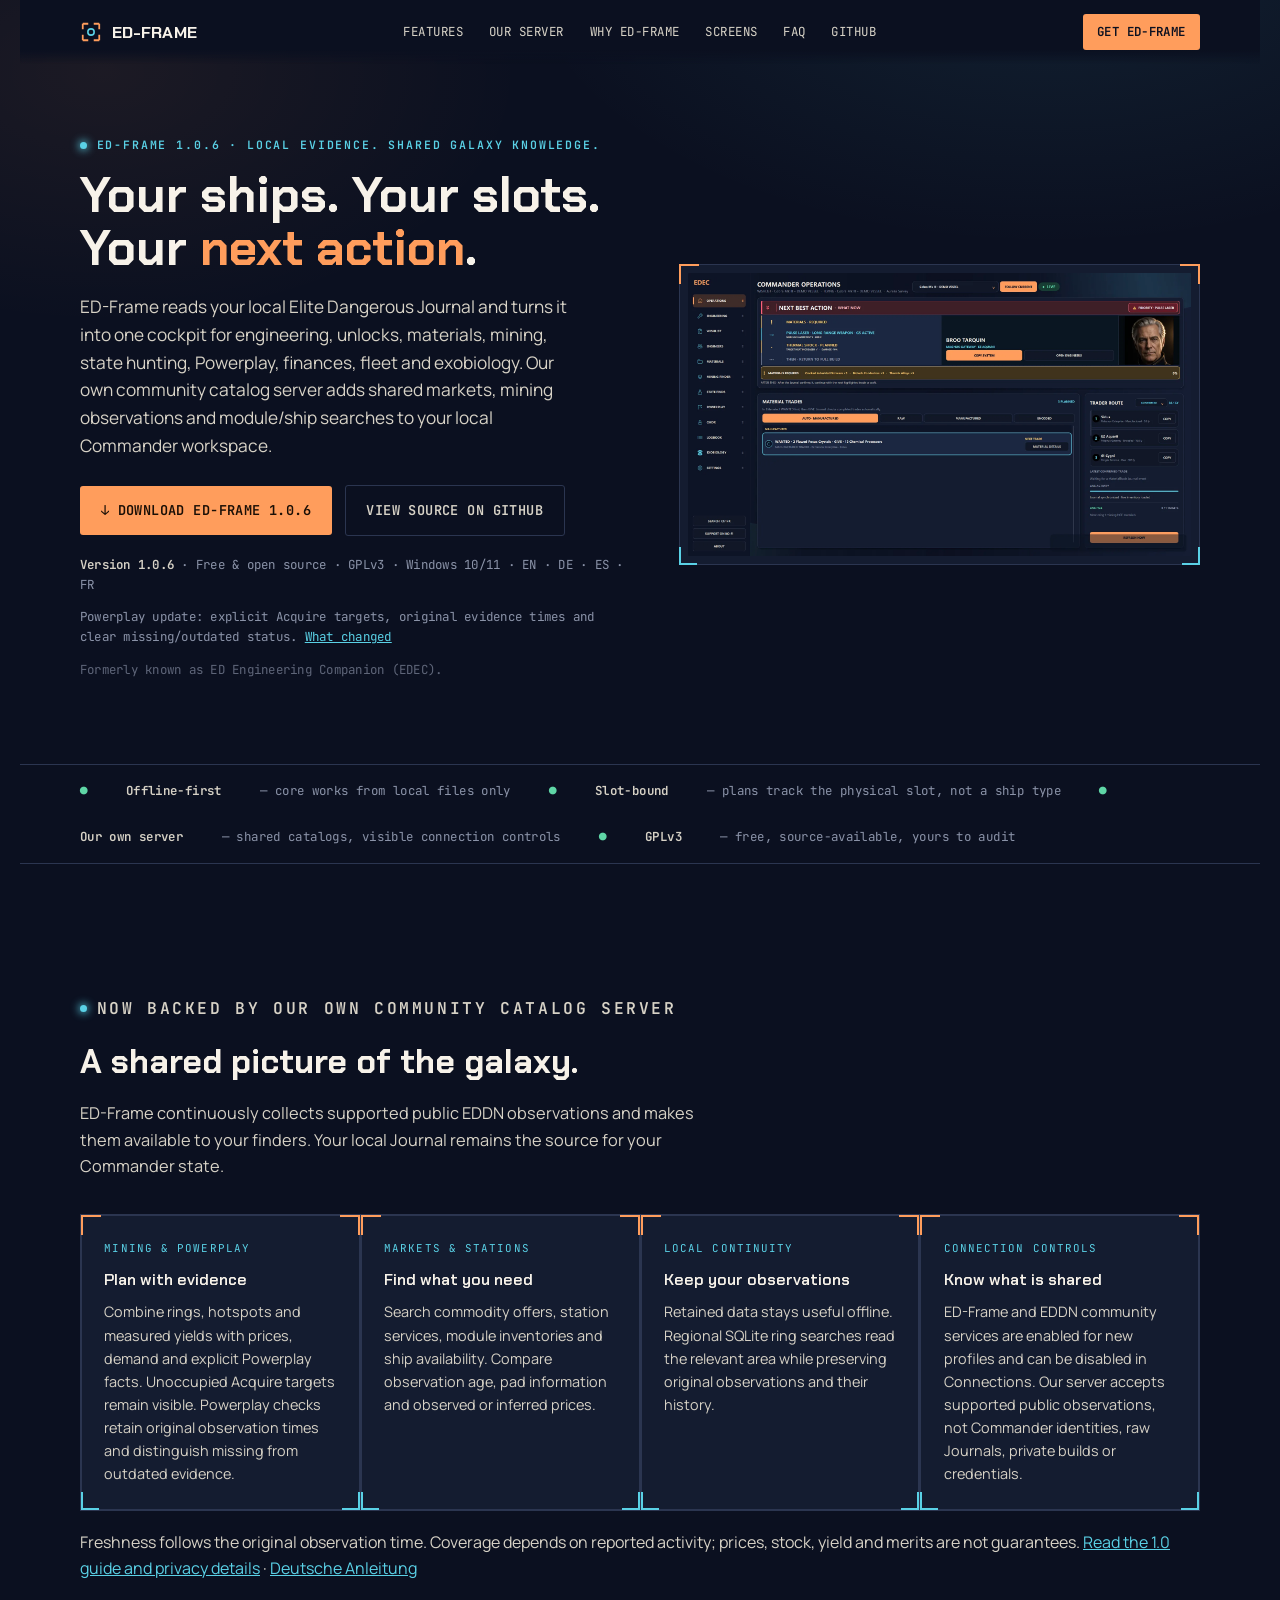
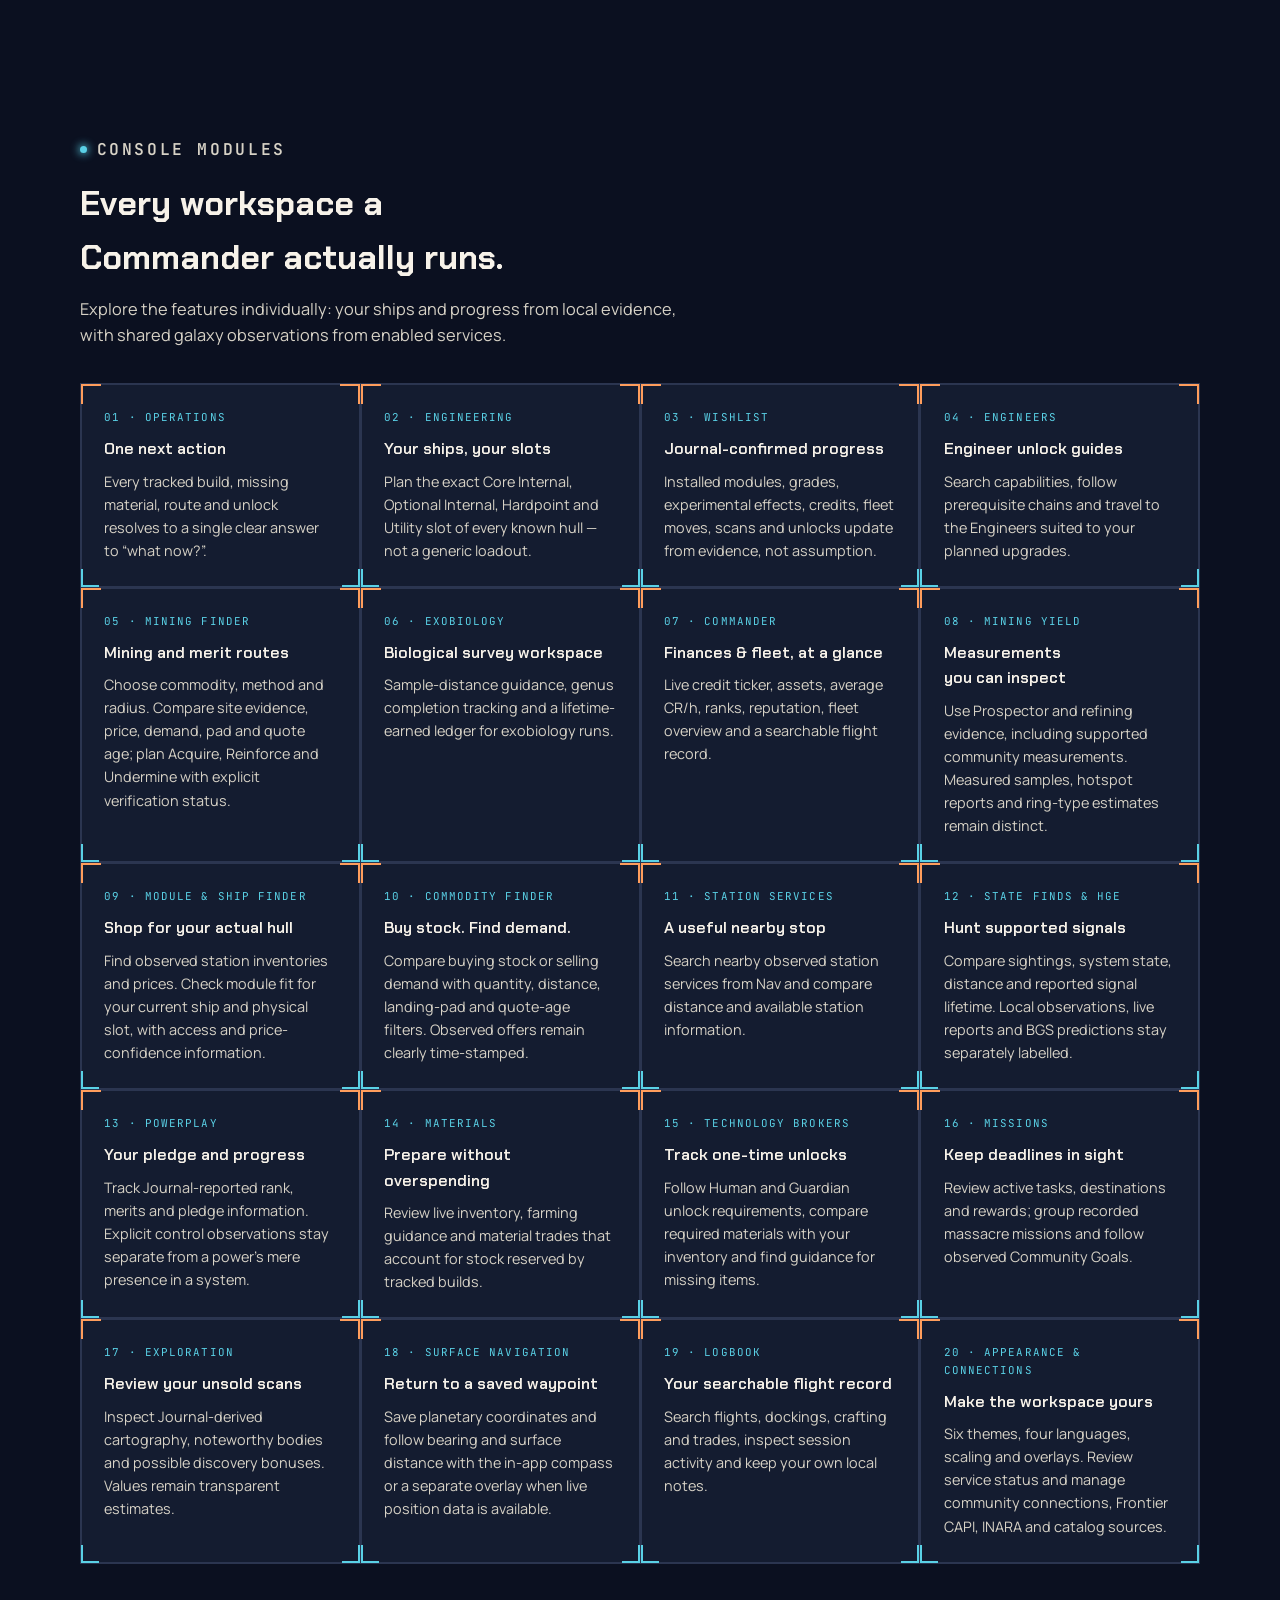
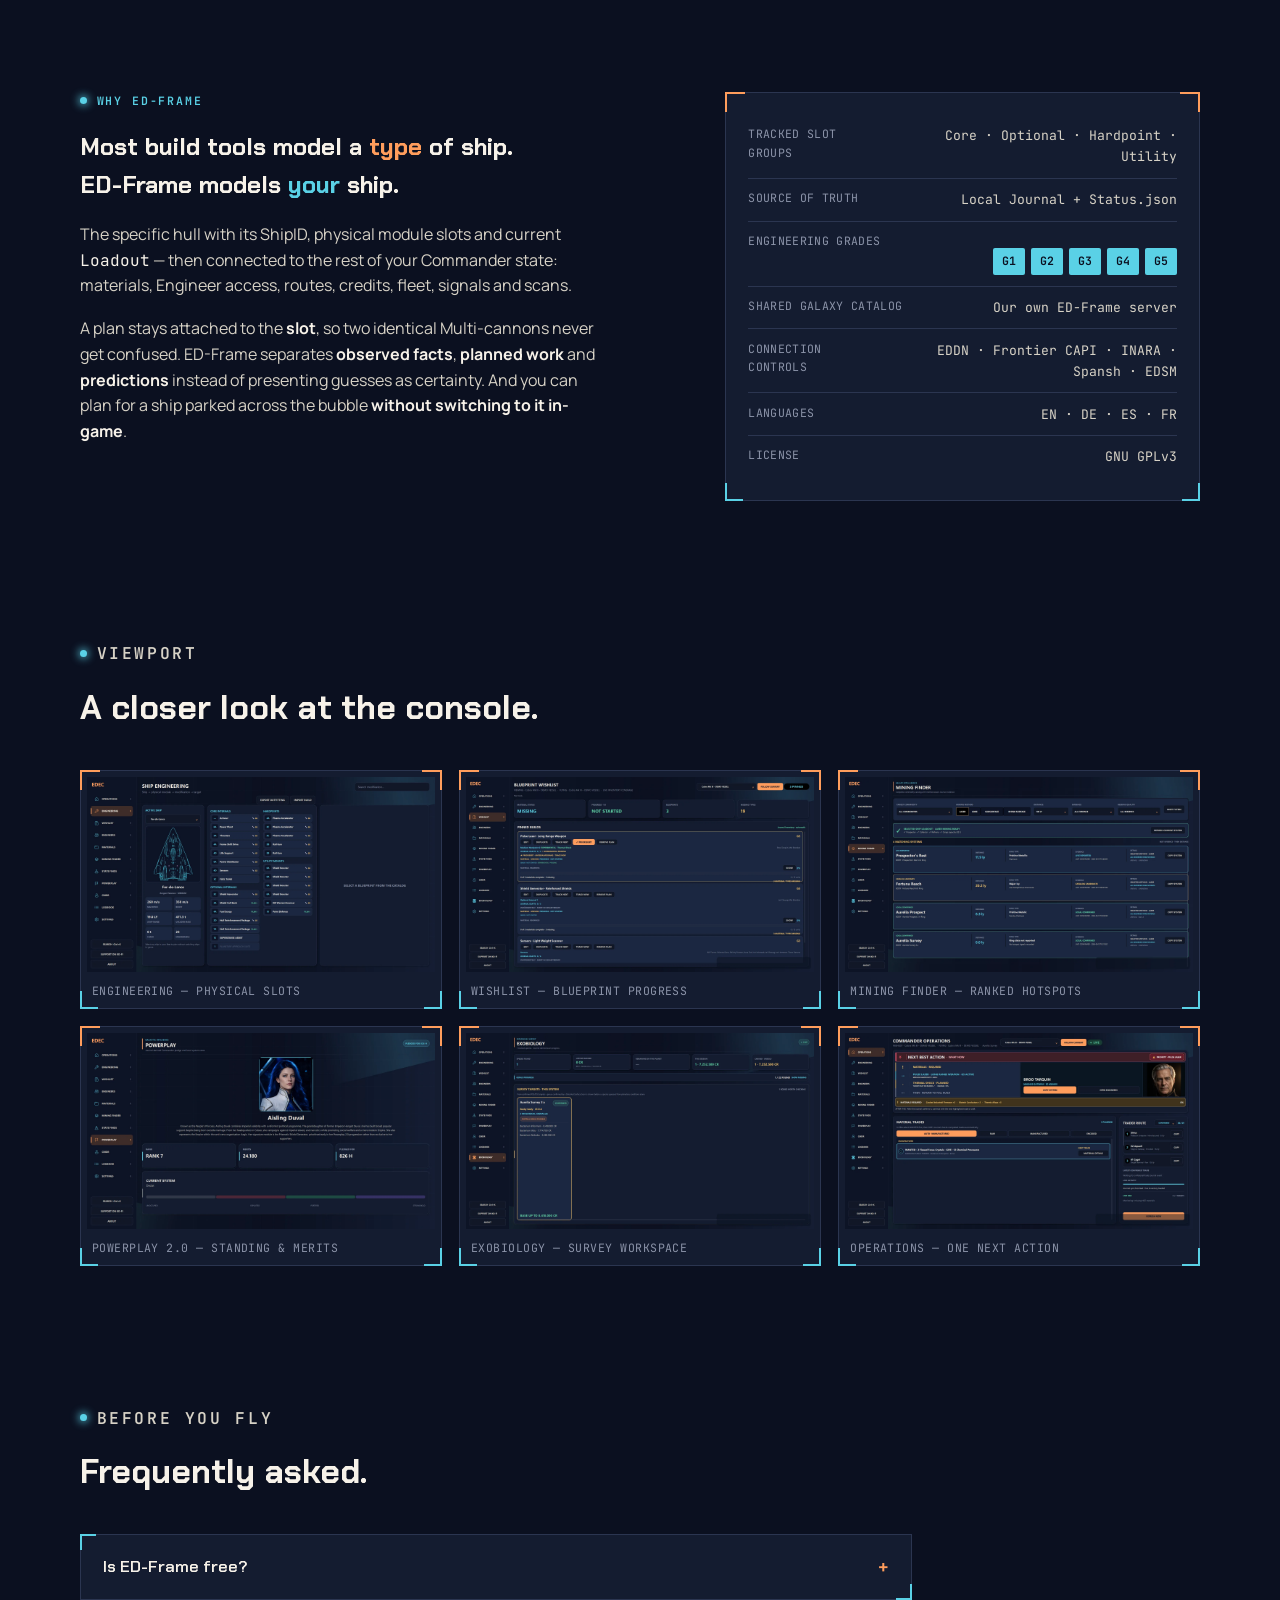
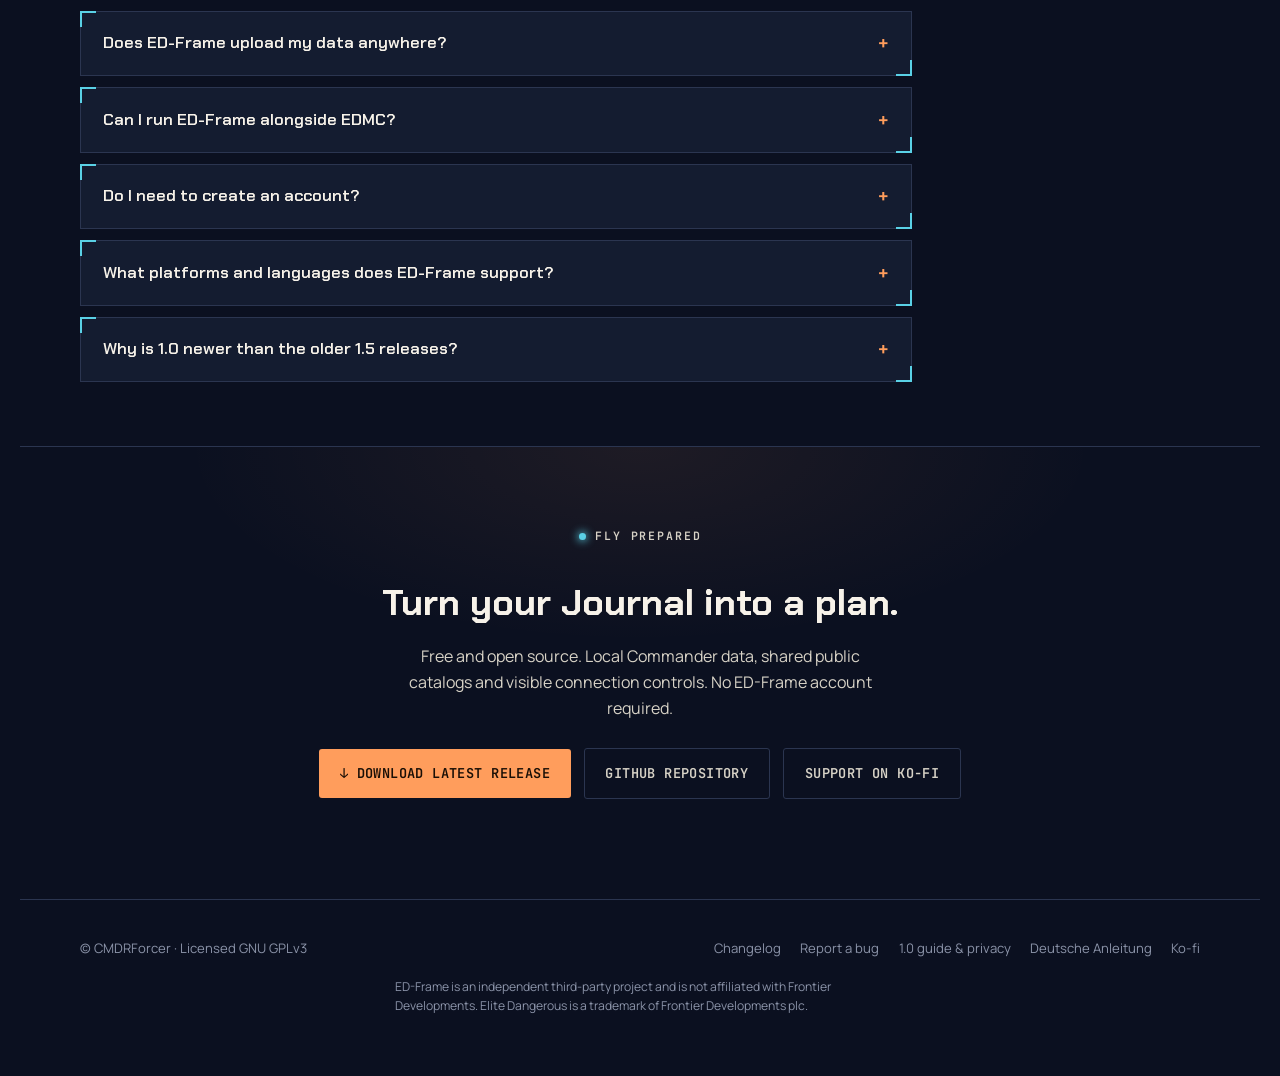
==== commit 57096ecf: "Publish Powerplay maintenance update 1.0.6" ====
--- a/index.html
+++ b/index.html
@@ -3,7 +3,7 @@
 <head>
 <meta charset="utf-8">
 <meta name="viewport" content="width=device-width, initial-scale=1">
-<title>ED-Frame 1.0 — Elite Dangerous Commander tools</title>
+<title>ED-Frame 1.0.6 — Elite Dangerous Commander tools</title>
 <meta name="description" content="ED-Frame 1.0: engineering, mining and merit routes, module and ship searches, markets, exploration and Commander tools. Local Journal data plus our own community catalog server. Free, open source, Windows.">
 <meta name="google-site-verification" content="pTQ1wSss9-XCtUqQZglTNHCWRQ-l_kMuAjtGYscCRb4" />
 <meta name="robots" content="index, follow">
@@ -12,7 +12,7 @@
 <meta property="og:type" content="website">
 <meta property="og:locale" content="en_US">
 <meta property="og:site_name" content="ED-Frame">
-<meta property="og:title" content="ED-Frame 1.0">
+<meta property="og:title" content="ED-Frame 1.0.6">
 <meta property="og:description" content="Your Elite Dangerous Commander workspace: engineering, mining and merit routes, markets and module/ship searches — backed by our own community catalog server.">
 <meta property="og:url" content="https://cmdrforcer.github.io/">
 <meta property="og:image" content="https://cmdrforcer.github.io/images/edec-operations.png">
@@ -20,7 +20,7 @@
 <meta property="og:image:height" content="1080">
 <meta property="og:image:alt" content="ED-Frame Operations page showing the next recommended action, an engineering build queue and route to the nearest Engineer">
 <meta name="twitter:card" content="summary_large_image">
-<meta name="twitter:title" content="ED-Frame 1.0">
+<meta name="twitter:title" content="ED-Frame 1.0.6">
 <meta name="twitter:description" content="Engineering, mining, markets and Commander tools, backed by local Journal evidence and our own community catalog server. Free and open source.">
 <meta name="twitter:image" content="https://cmdrforcer.github.io/images/edec-operations.png">
 <meta name="twitter:image:alt" content="ED-Frame Operations page showing the next recommended action, an engineering build queue and route to the nearest Engineer">
@@ -40,7 +40,7 @@
   "applicationSubCategory": "Elite Dangerous companion app",
   "operatingSystem": "Windows 10, Windows 11",
   "description": "ED-Frame 1.0 combines local Journal-driven engineering, mining and merit routes, markets, module and ship searches, exploration and Commander tools with its own public community catalog server.",
-  "softwareVersion": "1.0",
+  "softwareVersion": "1.0.6",
   "url": "https://cmdrforcer.github.io/",
   "downloadUrl": "https://github.com/CMDRForcer/ED-Frame/releases/latest",
   "screenshot": "https://cmdrforcer.github.io/images/edec-operations.png",
@@ -350,7 +350,7 @@
   <section class="hero">
     <div class="wrap">
       <div>
-        <p class="eyebrow">ED-Frame 1.0 · Local evidence. Shared galaxy knowledge.</p>
+        <p class="eyebrow">ED-Frame 1.0.6 · Local evidence. Shared galaxy knowledge.</p>
         <h1>Your ships. Your slots.<br>Your <em>next action</em>.</h1>
         <p class="lead">ED-Frame reads your local Elite Dangerous Journal and turns it into one
           cockpit for engineering, unlocks, materials, mining, state hunting, Powerplay,
@@ -358,10 +358,11 @@
           markets, mining observations and module/ship searches to your local Commander workspace.</p>
         <div class="cta-row">
           <a class="btn btn-primary" href="https://github.com/CMDRForcer/ED-Frame/releases/latest">
-            ↓ Download ED-Frame 1.0</a>
+            ↓ Download ED-Frame 1.0.6</a>
           <a class="btn btn-ghost" href="https://github.com/CMDRForcer/ED-Frame">View source on GitHub</a>
         </div>
-        <p class="meta-line"><b>Version 1.0</b> · Free &amp; open source · GPLv3 · Windows 10/11 · EN · DE · ES · FR</p>
+        <p class="meta-line"><b>Version 1.0.6</b> · Free &amp; open source · GPLv3 · Windows 10/11 · EN · DE · ES · FR</p>
+        <p class="meta-line">Powerplay update: explicit Acquire targets, original evidence times and clear missing/outdated status. <a href="https://github.com/CMDRForcer/ED-Frame/releases/tag/1.0.6">What changed</a></p>
         <p class="meta-line" style="opacity:.65;margin-top:.3rem;">Formerly known as ED Engineering Companion (EDEC).</p>
       </div>
       <div class="hud hero-shot">
@@ -396,7 +397,7 @@
         <div class="hud cell"><span class="bl"></span><span class="br"></span>
           <span class="tag">Mining &amp; Powerplay</span>
           <h3>Plan with evidence</h3>
-          <p>Combine rings, hotspots and measured yields with prices, demand and explicit Powerplay facts. Market checks and merit suitability stay separate; gaps stay visible.</p>
+          <p>Combine rings, hotspots and measured yields with prices, demand and explicit Powerplay facts. Unoccupied Acquire targets remain visible. Powerplay checks retain original observation times and distinguish missing from outdated evidence.</p>
         </div>
         <div class="hud cell"><span class="bl"></span><span class="br"></span>
           <span class="tag">Markets &amp; stations</span>
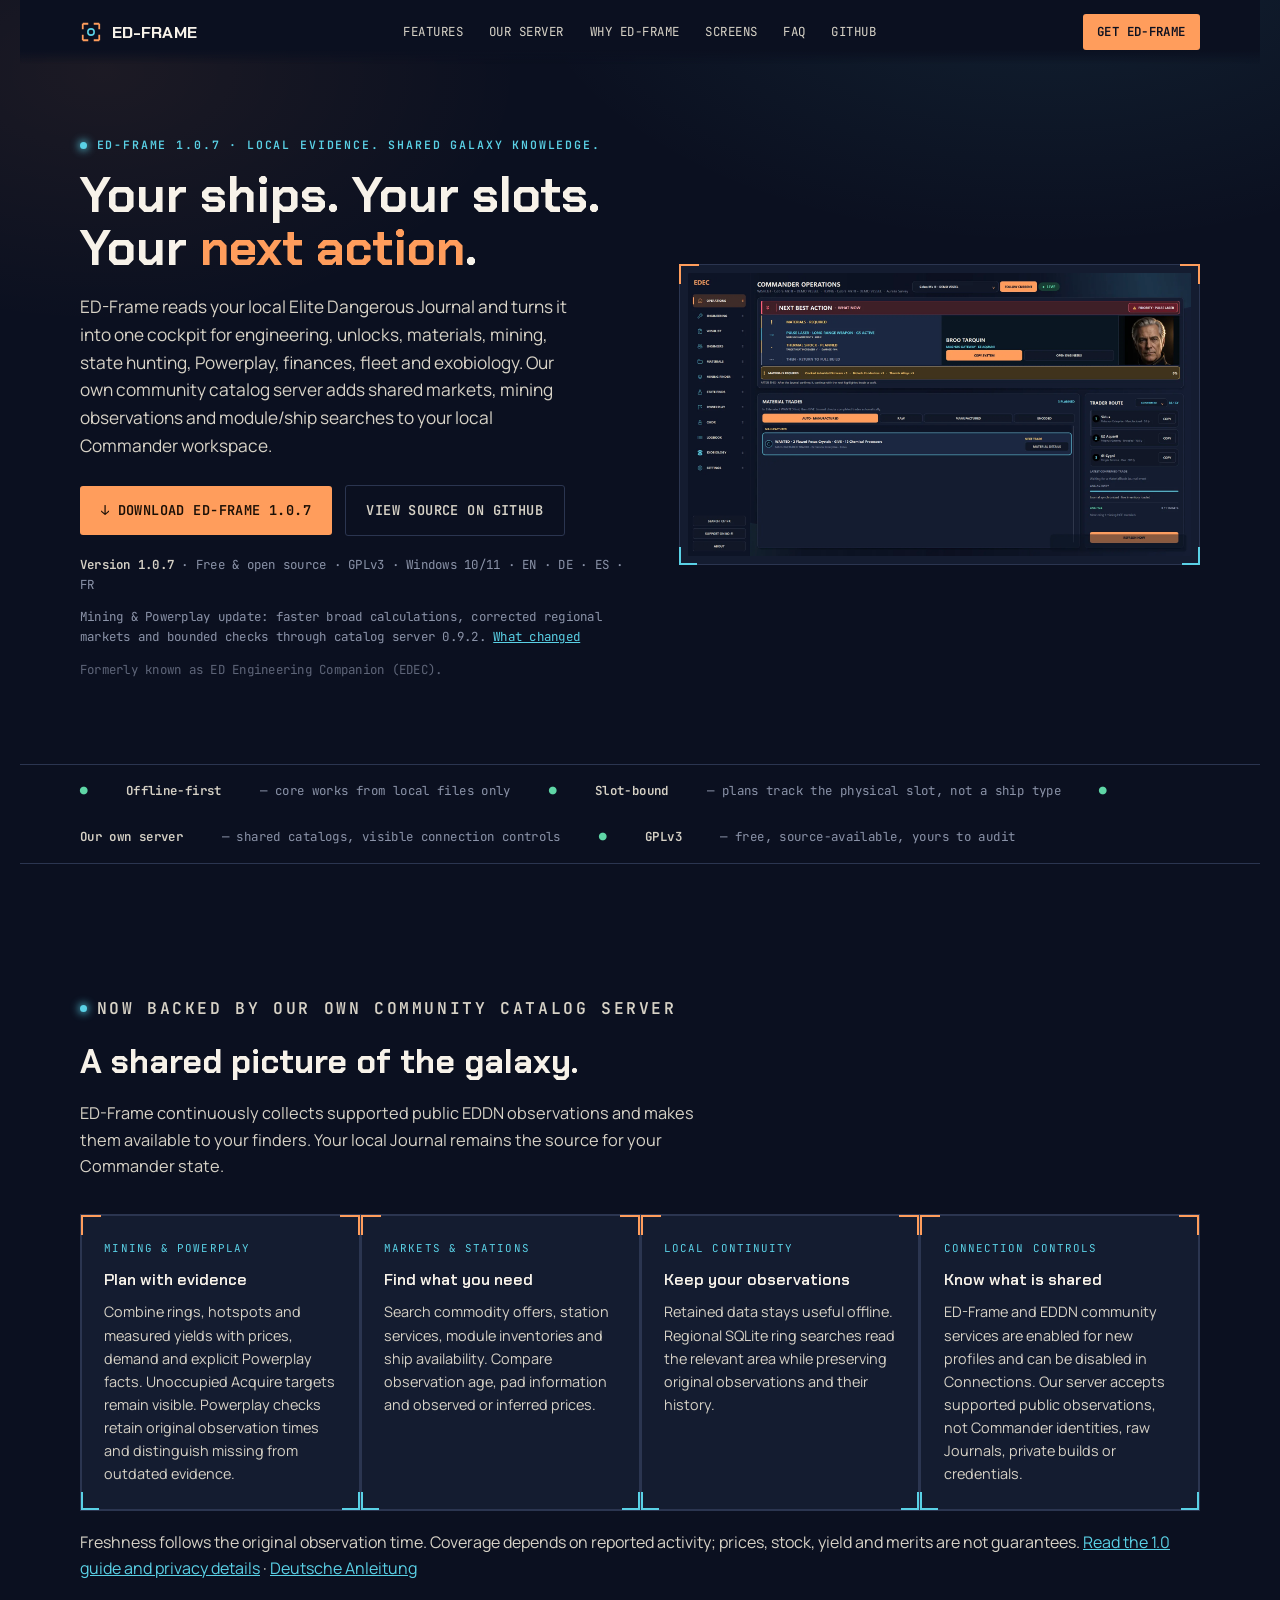
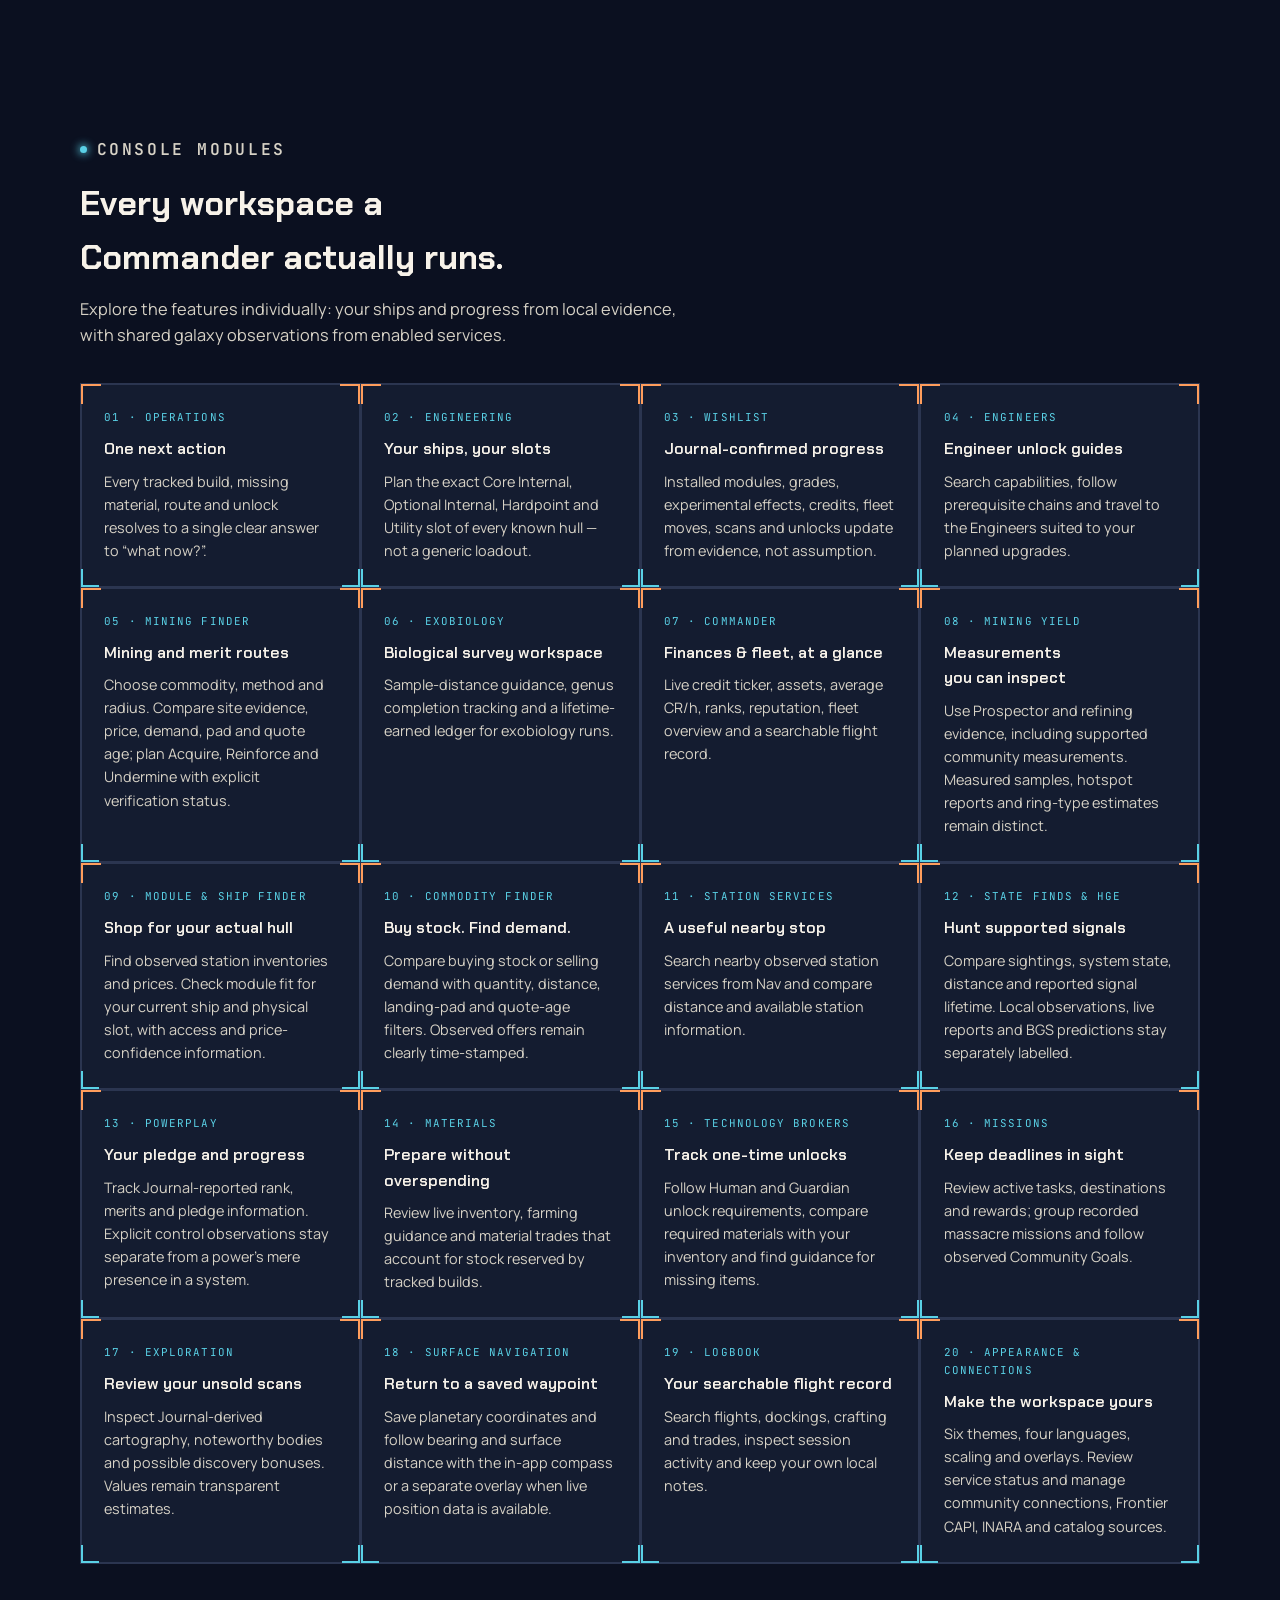
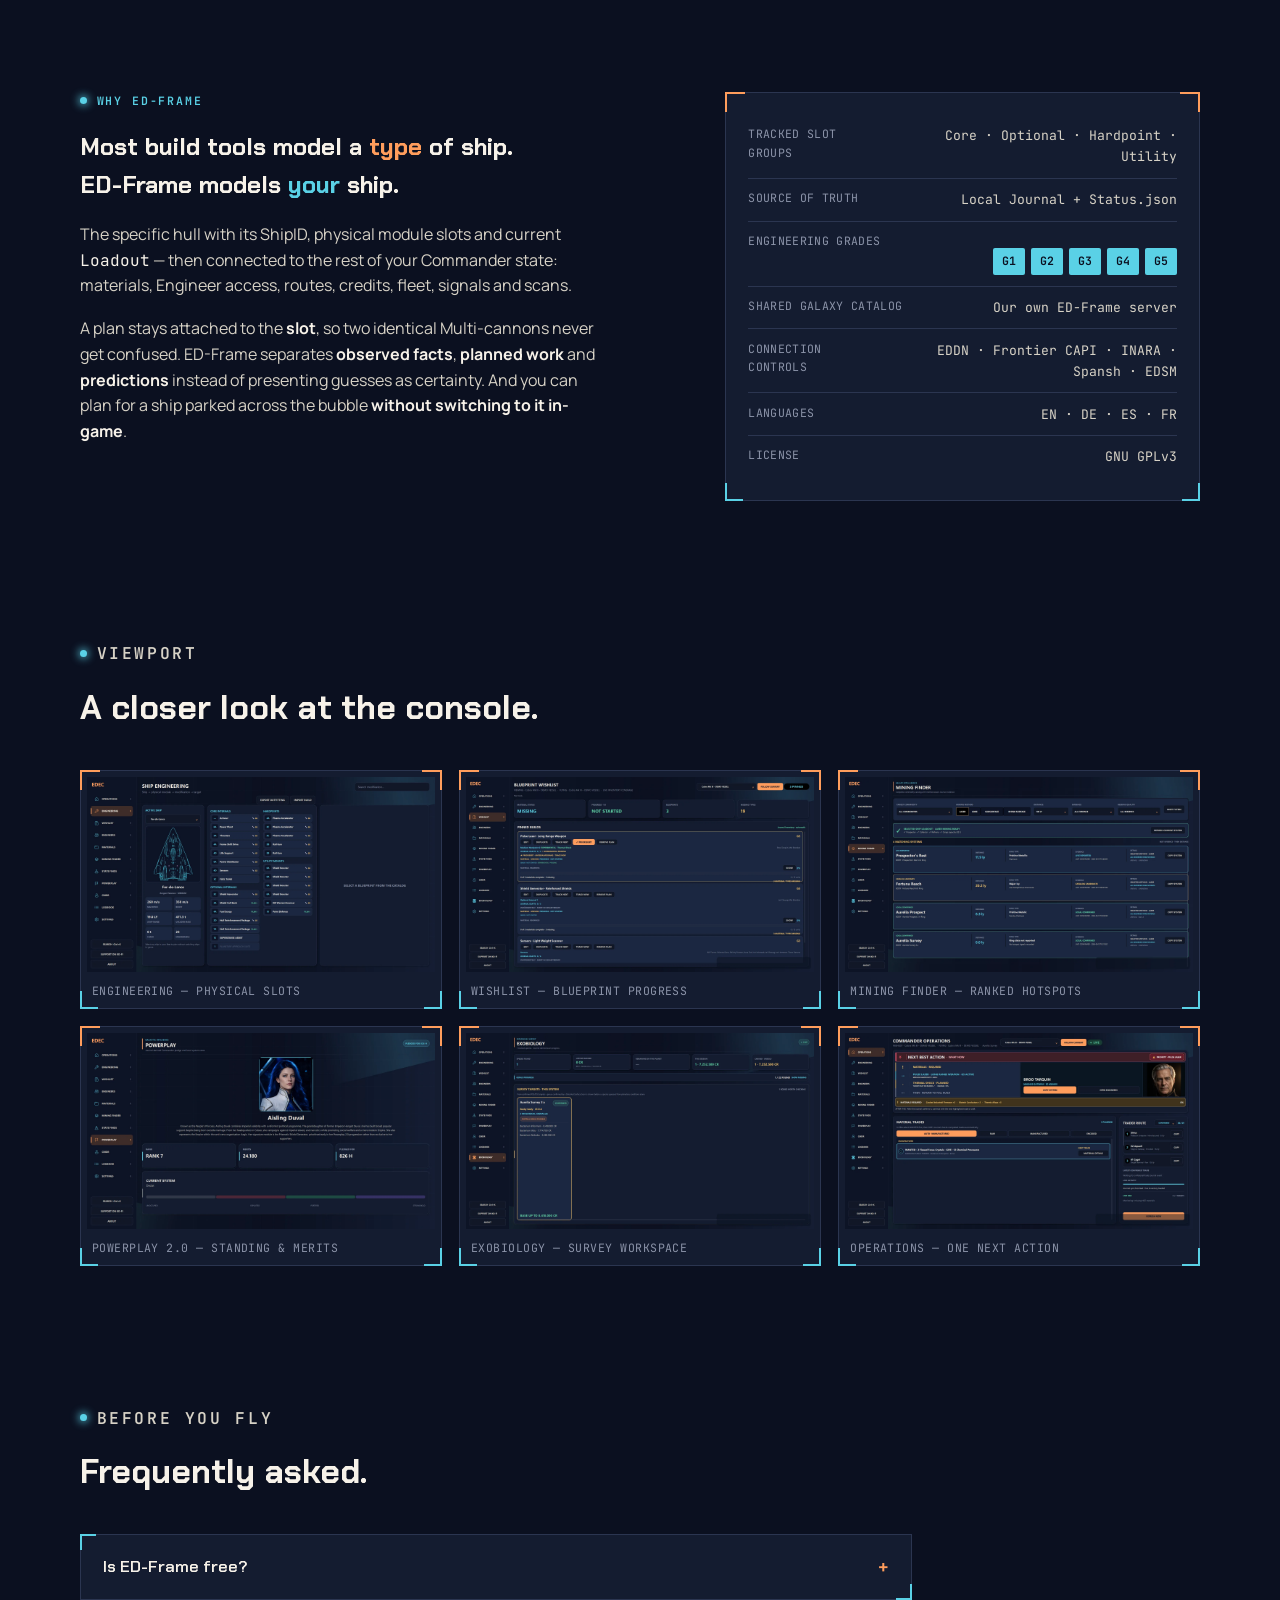
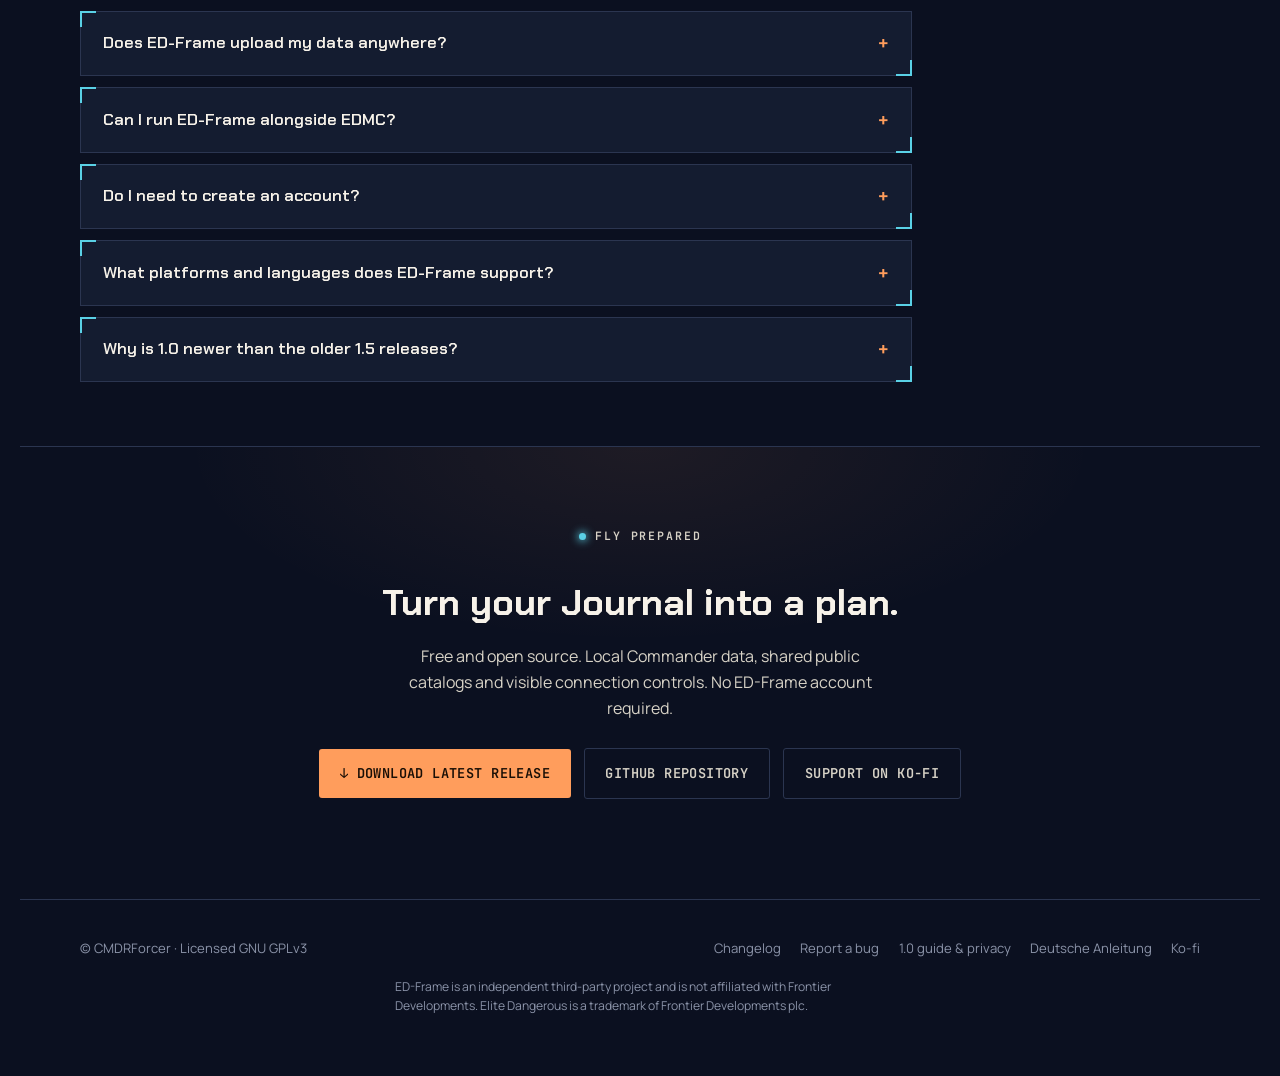
==== commit 19864a1d: "Update website for ED-Frame 1.0.7 and historical release cleanup" ====
--- a/index.html
+++ b/index.html
@@ -3,7 +3,7 @@
 <head>
 <meta charset="utf-8">
 <meta name="viewport" content="width=device-width, initial-scale=1">
-<title>ED-Frame 1.0.6 — Elite Dangerous Commander tools</title>
+<title>ED-Frame 1.0.7 — Elite Dangerous Commander tools</title>
 <meta name="description" content="ED-Frame 1.0: engineering, mining and merit routes, module and ship searches, markets, exploration and Commander tools. Local Journal data plus our own community catalog server. Free, open source, Windows.">
 <meta name="google-site-verification" content="pTQ1wSss9-XCtUqQZglTNHCWRQ-l_kMuAjtGYscCRb4" />
 <meta name="robots" content="index, follow">
@@ -12,7 +12,7 @@
 <meta property="og:type" content="website">
 <meta property="og:locale" content="en_US">
 <meta property="og:site_name" content="ED-Frame">
-<meta property="og:title" content="ED-Frame 1.0.6">
+<meta property="og:title" content="ED-Frame 1.0.7">
 <meta property="og:description" content="Your Elite Dangerous Commander workspace: engineering, mining and merit routes, markets and module/ship searches — backed by our own community catalog server.">
 <meta property="og:url" content="https://cmdrforcer.github.io/">
 <meta property="og:image" content="https://cmdrforcer.github.io/images/edec-operations.png">
@@ -20,7 +20,7 @@
 <meta property="og:image:height" content="1080">
 <meta property="og:image:alt" content="ED-Frame Operations page showing the next recommended action, an engineering build queue and route to the nearest Engineer">
 <meta name="twitter:card" content="summary_large_image">
-<meta name="twitter:title" content="ED-Frame 1.0.6">
+<meta name="twitter:title" content="ED-Frame 1.0.7">
 <meta name="twitter:description" content="Engineering, mining, markets and Commander tools, backed by local Journal evidence and our own community catalog server. Free and open source.">
 <meta name="twitter:image" content="https://cmdrforcer.github.io/images/edec-operations.png">
 <meta name="twitter:image:alt" content="ED-Frame Operations page showing the next recommended action, an engineering build queue and route to the nearest Engineer">
@@ -40,7 +40,7 @@
   "applicationSubCategory": "Elite Dangerous companion app",
   "operatingSystem": "Windows 10, Windows 11",
   "description": "ED-Frame 1.0 combines local Journal-driven engineering, mining and merit routes, markets, module and ship searches, exploration and Commander tools with its own public community catalog server.",
-  "softwareVersion": "1.0.6",
+  "softwareVersion": "1.0.7",
   "url": "https://cmdrforcer.github.io/",
   "downloadUrl": "https://github.com/CMDRForcer/ED-Frame/releases/latest",
   "screenshot": "https://cmdrforcer.github.io/images/edec-operations.png",
@@ -350,7 +350,7 @@
   <section class="hero">
     <div class="wrap">
       <div>
-        <p class="eyebrow">ED-Frame 1.0.6 · Local evidence. Shared galaxy knowledge.</p>
+        <p class="eyebrow">ED-Frame 1.0.7 · Local evidence. Shared galaxy knowledge.</p>
         <h1>Your ships. Your slots.<br>Your <em>next action</em>.</h1>
         <p class="lead">ED-Frame reads your local Elite Dangerous Journal and turns it into one
           cockpit for engineering, unlocks, materials, mining, state hunting, Powerplay,
@@ -358,11 +358,11 @@
           markets, mining observations and module/ship searches to your local Commander workspace.</p>
         <div class="cta-row">
           <a class="btn btn-primary" href="https://github.com/CMDRForcer/ED-Frame/releases/latest">
-            ↓ Download ED-Frame 1.0.6</a>
+            ↓ Download ED-Frame 1.0.7</a>
           <a class="btn btn-ghost" href="https://github.com/CMDRForcer/ED-Frame">View source on GitHub</a>
         </div>
-        <p class="meta-line"><b>Version 1.0.6</b> · Free &amp; open source · GPLv3 · Windows 10/11 · EN · DE · ES · FR</p>
-        <p class="meta-line">Powerplay update: explicit Acquire targets, original evidence times and clear missing/outdated status. <a href="https://github.com/CMDRForcer/ED-Frame/releases/tag/1.0.6">What changed</a></p>
+        <p class="meta-line"><b>Version 1.0.7</b> · Free &amp; open source · GPLv3 · Windows 10/11 · EN · DE · ES · FR</p>
+        <p class="meta-line">Mining &amp; Powerplay update: faster broad calculations, corrected regional markets and bounded checks through catalog server 0.9.2. <a href="https://github.com/CMDRForcer/ED-Frame/releases/tag/1.0.7">What changed</a></p>
         <p class="meta-line" style="opacity:.65;margin-top:.3rem;">Formerly known as ED Engineering Companion (EDEC).</p>
       </div>
       <div class="hud hero-shot">
@@ -643,7 +643,7 @@
         </details>
         <details class="faq-item">
           <summary>Why is 1.0 newer than the older 1.5 releases?<span class="mark">+</span></summary>
-          <p class="a">1.0 starts the new public ED-Frame release line and succeeds the earlier EDEC/ED-Frame builds, including 1.5.43. Older tags and downloads remain available as outdated historical releases. Use the current download link instead of sorting the old version numbers.</p>
+          <p class="a">1.0 starts the new public ED-Frame release line and succeeds the earlier EDEC/ED-Frame builds, including 1.5.43. Historical Git tags preserve the version history; releases marked outdated and their downloads are removed from GitHub. Use the current download link instead of sorting the old version numbers.</p>
         </details>
       </div>
     </div>
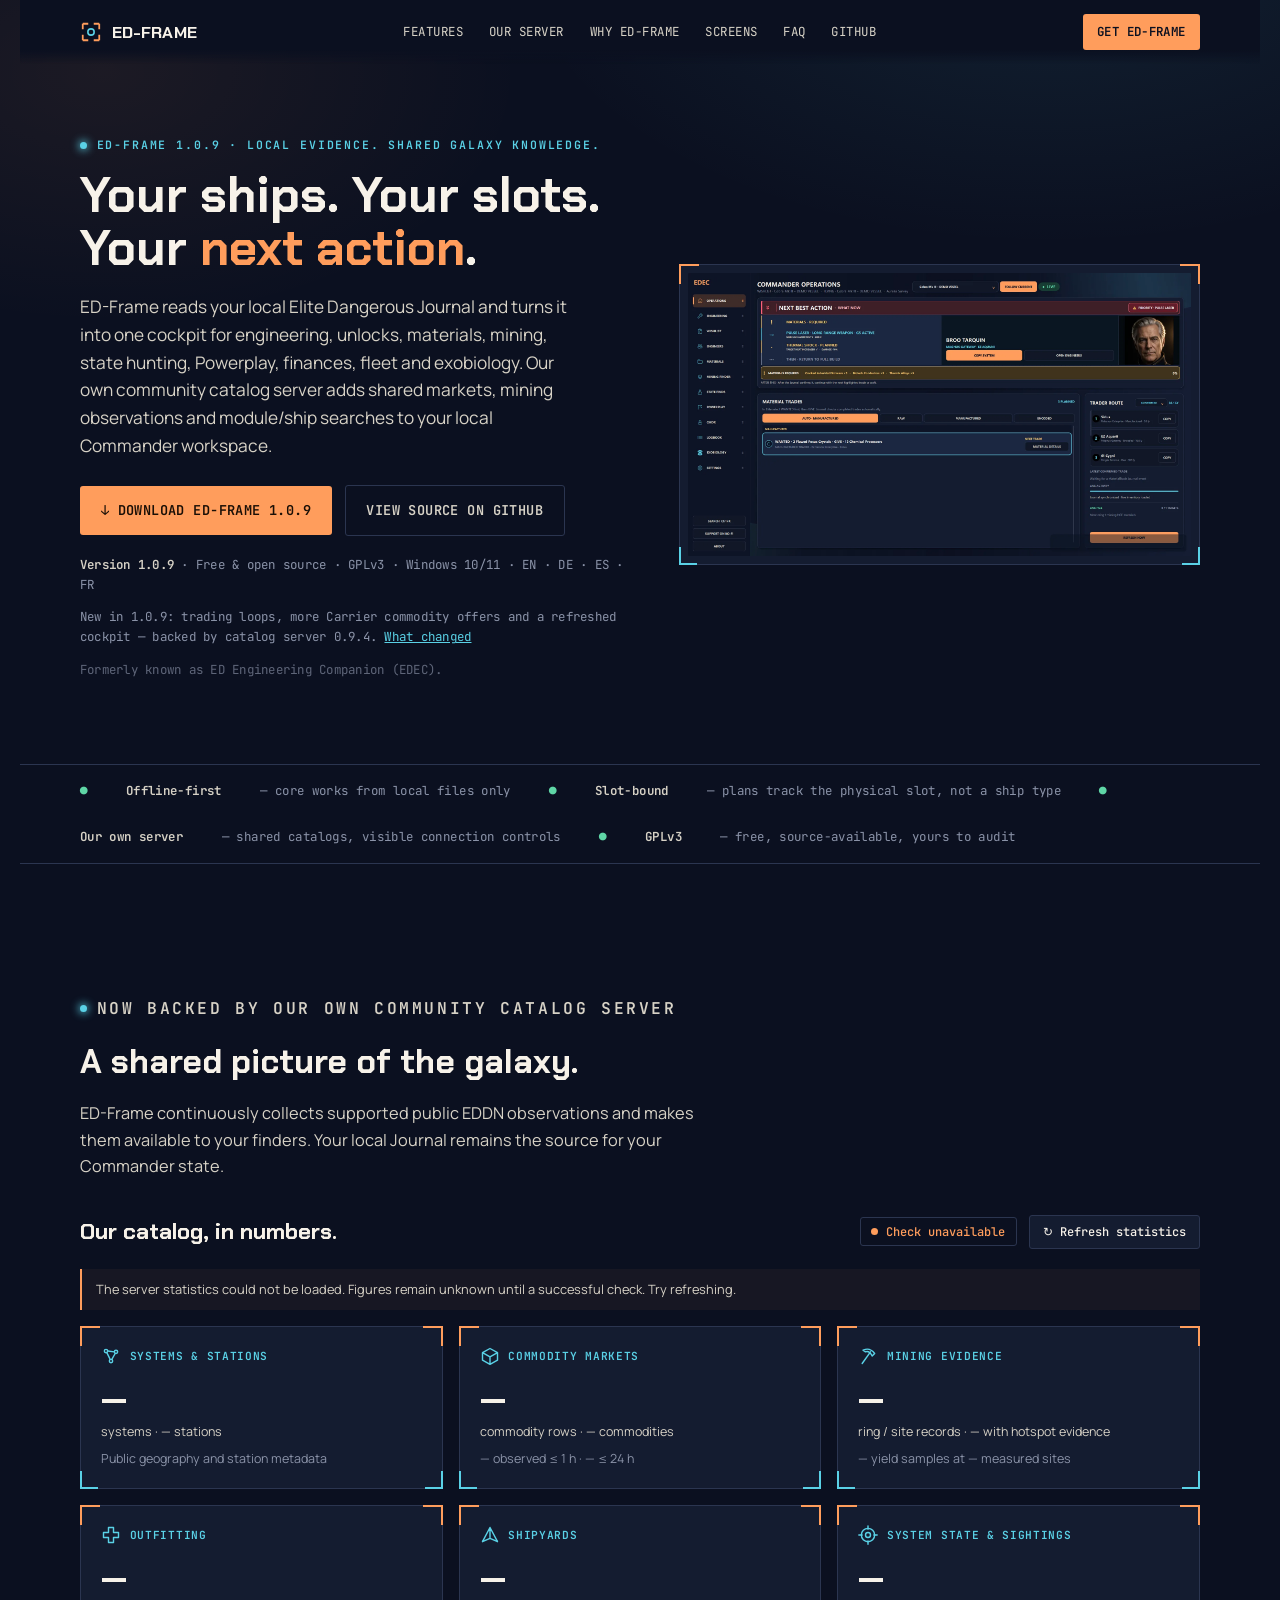
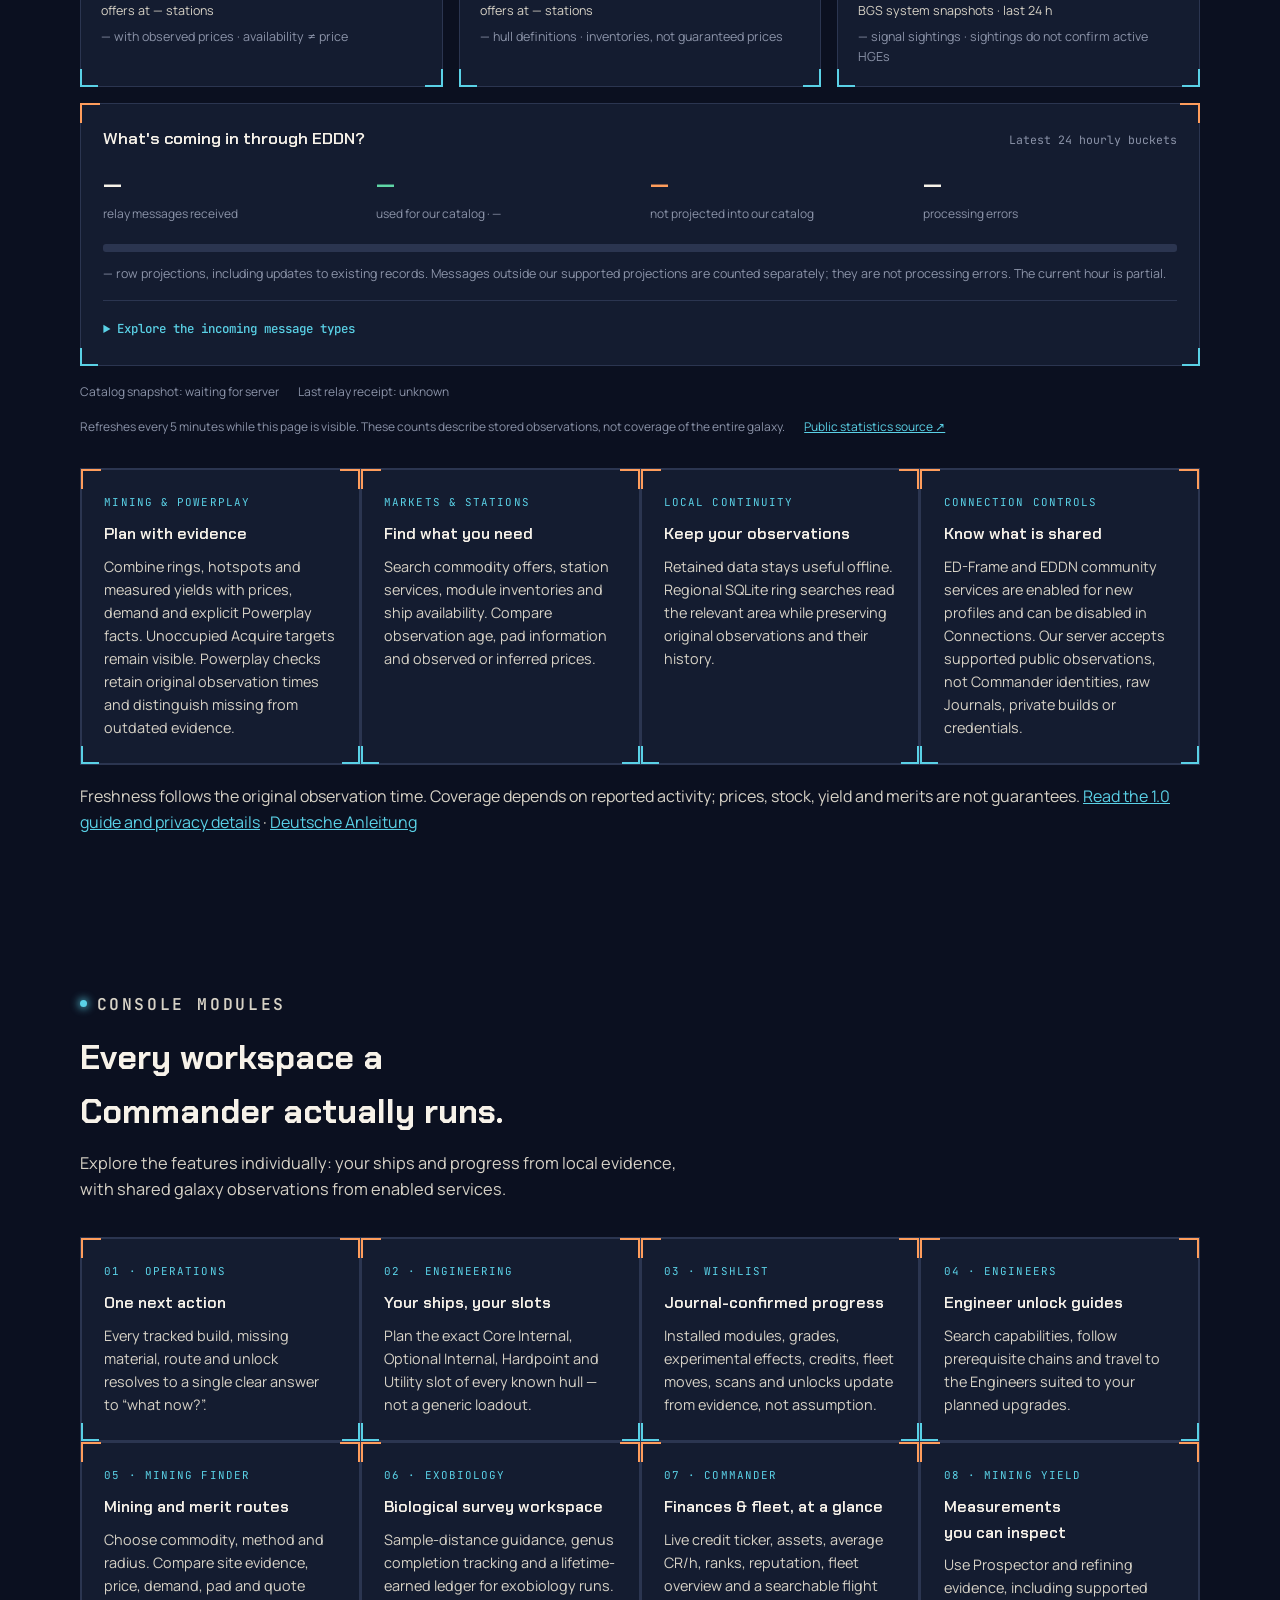
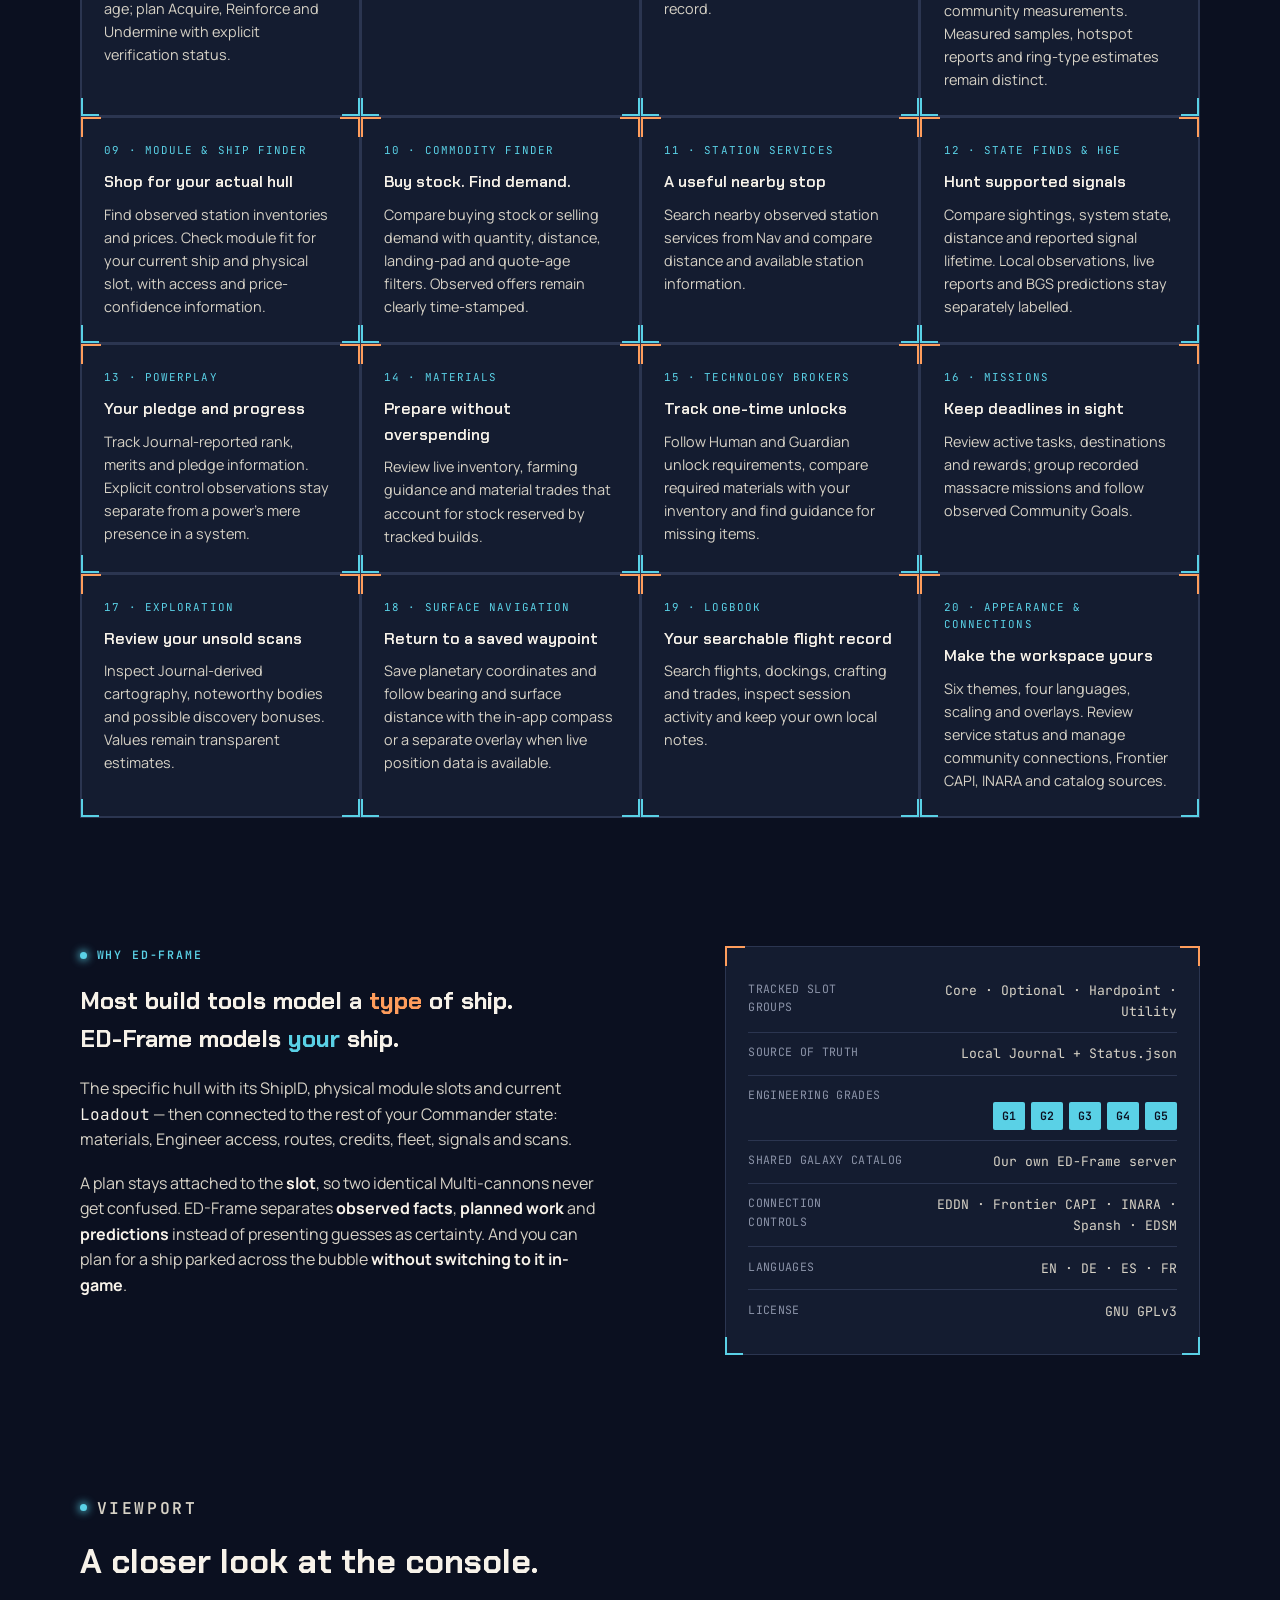
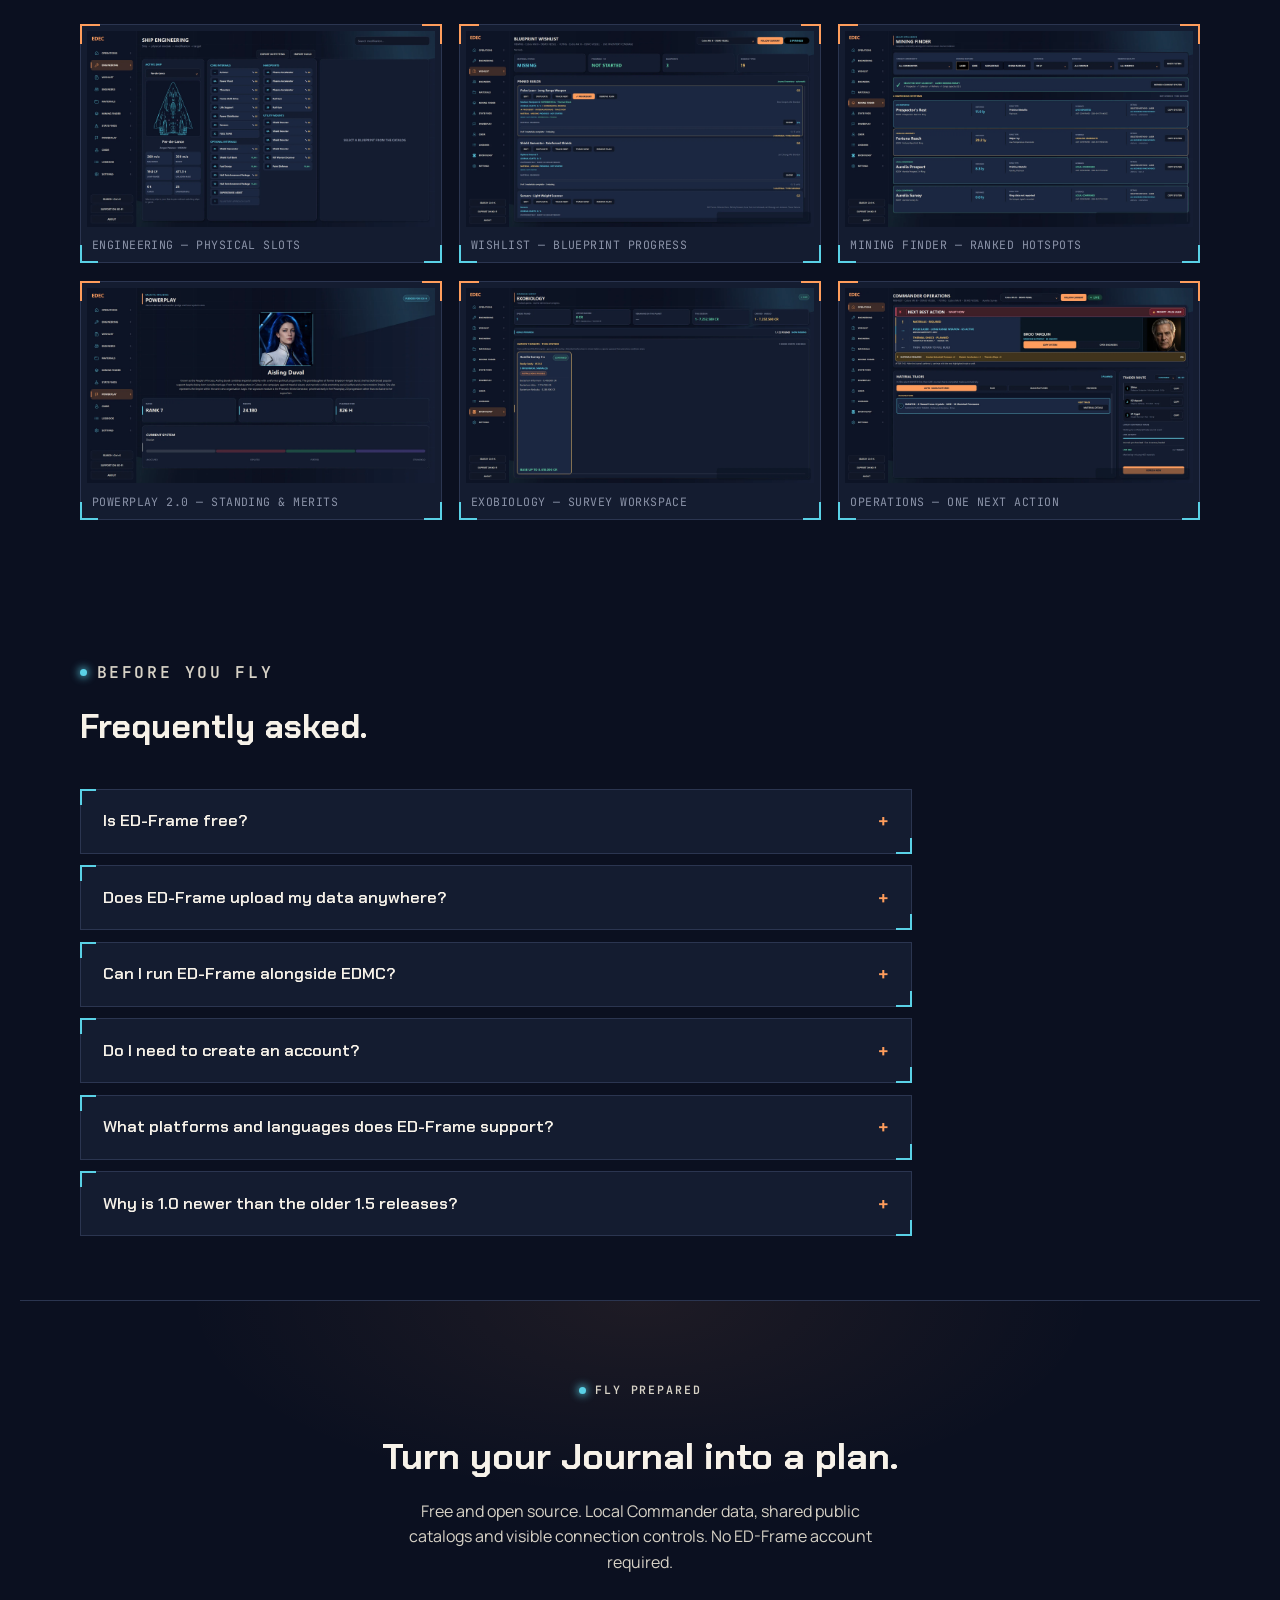
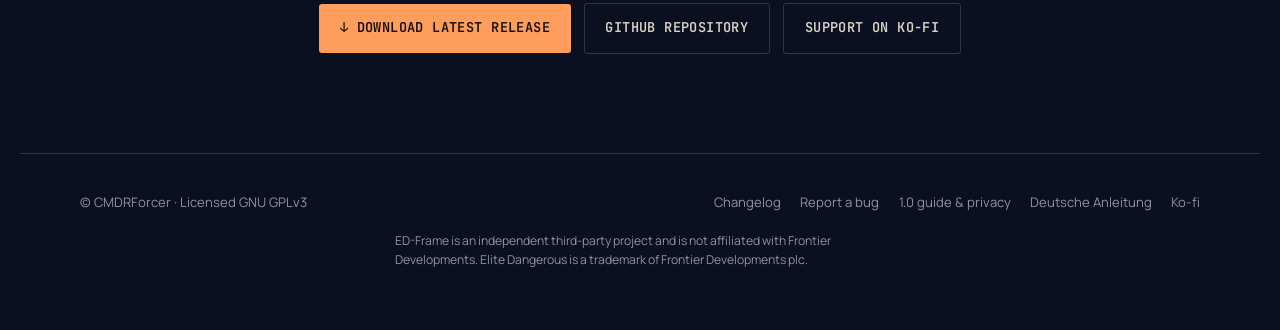
==== commit 3d074c76: "Show public catalog inventory and EDDN intake statistics" ====
--- a/index.html
+++ b/index.html
@@ -3,7 +3,7 @@
 <head>
 <meta charset="utf-8">
 <meta name="viewport" content="width=device-width, initial-scale=1">
-<title>ED-Frame 1.0.7 — Elite Dangerous Commander tools</title>
+<title>ED-Frame 1.0.9 — Elite Dangerous Commander tools</title>
 <meta name="description" content="ED-Frame 1.0: engineering, mining and merit routes, module and ship searches, markets, exploration and Commander tools. Local Journal data plus our own community catalog server. Free, open source, Windows.">
 <meta name="google-site-verification" content="pTQ1wSss9-XCtUqQZglTNHCWRQ-l_kMuAjtGYscCRb4" />
 <meta name="robots" content="index, follow">
@@ -12,7 +12,7 @@
 <meta property="og:type" content="website">
 <meta property="og:locale" content="en_US">
 <meta property="og:site_name" content="ED-Frame">
-<meta property="og:title" content="ED-Frame 1.0.7">
+<meta property="og:title" content="ED-Frame 1.0.9">
 <meta property="og:description" content="Your Elite Dangerous Commander workspace: engineering, mining and merit routes, markets and module/ship searches — backed by our own community catalog server.">
 <meta property="og:url" content="https://cmdrforcer.github.io/">
 <meta property="og:image" content="https://cmdrforcer.github.io/images/edec-operations.png">
@@ -20,11 +20,13 @@
 <meta property="og:image:height" content="1080">
 <meta property="og:image:alt" content="ED-Frame Operations page showing the next recommended action, an engineering build queue and route to the nearest Engineer">
 <meta name="twitter:card" content="summary_large_image">
-<meta name="twitter:title" content="ED-Frame 1.0.7">
+<meta name="twitter:title" content="ED-Frame 1.0.9">
 <meta name="twitter:description" content="Engineering, mining, markets and Commander tools, backed by local Journal evidence and our own community catalog server. Free and open source.">
 <meta name="twitter:image" content="https://cmdrforcer.github.io/images/edec-operations.png">
 <meta name="twitter:image:alt" content="ED-Frame Operations page showing the next recommended action, an engineering build queue and route to the nearest Engineer">
 <meta name="theme-color" content="#0b1020">
+<link rel="stylesheet" href="server-statistics.css">
+<script src="server-statistics.js" defer></script>
 <link rel="preload" as="image" href="images/edec-operations.webp" fetchpriority="high">
 <link rel="icon" href="data:image/svg+xml,%3Csvg xmlns='http://www.w3.org/2000/svg' viewBox='0 0 32 32'%3E%3Crect width='32' height='32' fill='%230b1020'/%3E%3Cpath d='M4 4h8M4 4v8M28 4h-8M28 4v8M4 28h8M4 28v-8M28 28h-8M28 28v-8' stroke='%23ff9d5c' stroke-width='2.4' fill='none'/%3E%3Ccircle cx='16' cy='16' r='4.5' fill='none' stroke='%235ad1e6' stroke-width='2.2'/%3E%3C/svg%3E">
 <link rel="preconnect" href="https://fonts.googleapis.com">
@@ -40,7 +42,7 @@
   "applicationSubCategory": "Elite Dangerous companion app",
   "operatingSystem": "Windows 10, Windows 11",
   "description": "ED-Frame 1.0 combines local Journal-driven engineering, mining and merit routes, markets, module and ship searches, exploration and Commander tools with its own public community catalog server.",
-  "softwareVersion": "1.0.7",
+  "softwareVersion": "1.0.9",
   "url": "https://cmdrforcer.github.io/",
   "downloadUrl": "https://github.com/CMDRForcer/ED-Frame/releases/latest",
   "screenshot": "https://cmdrforcer.github.io/images/edec-operations.png",
@@ -350,7 +352,7 @@
   <section class="hero">
     <div class="wrap">
       <div>
-        <p class="eyebrow">ED-Frame 1.0.7 · Local evidence. Shared galaxy knowledge.</p>
+        <p class="eyebrow">ED-Frame 1.0.9 · Local evidence. Shared galaxy knowledge.</p>
         <h1>Your ships. Your slots.<br>Your <em>next action</em>.</h1>
         <p class="lead">ED-Frame reads your local Elite Dangerous Journal and turns it into one
           cockpit for engineering, unlocks, materials, mining, state hunting, Powerplay,
@@ -358,11 +360,11 @@
           markets, mining observations and module/ship searches to your local Commander workspace.</p>
         <div class="cta-row">
           <a class="btn btn-primary" href="https://github.com/CMDRForcer/ED-Frame/releases/latest">
-            ↓ Download ED-Frame 1.0.7</a>
+            ↓ Download ED-Frame 1.0.9</a>
           <a class="btn btn-ghost" href="https://github.com/CMDRForcer/ED-Frame">View source on GitHub</a>
         </div>
-        <p class="meta-line"><b>Version 1.0.7</b> · Free &amp; open source · GPLv3 · Windows 10/11 · EN · DE · ES · FR</p>
-        <p class="meta-line">Mining &amp; Powerplay update: faster broad calculations, corrected regional markets and bounded checks through catalog server 0.9.2. <a href="https://github.com/CMDRForcer/ED-Frame/releases/tag/1.0.7">What changed</a></p>
+        <p class="meta-line"><b>Version 1.0.9</b> · Free &amp; open source · GPLv3 · Windows 10/11 · EN · DE · ES · FR</p>
+        <p class="meta-line">New in 1.0.9: trading loops, more Carrier commodity offers and a refreshed cockpit — backed by catalog server 0.9.4. <a href="https://github.com/CMDRForcer/ED-Frame/releases/tag/1.0.9">What changed</a></p>
         <p class="meta-line" style="opacity:.65;margin-top:.3rem;">Formerly known as ED Engineering Companion (EDEC).</p>
       </div>
       <div class="hud hero-shot">
@@ -392,6 +394,71 @@
         <p class="eyebrow">Now backed by our own community catalog server</p>
         <h2>A shared picture of the galaxy.</h2>
         <p>ED-Frame continuously collects supported public EDDN observations and makes them available to your finders. Your local Journal remains the source for your Commander state.</p>
+      </div>
+      <div class="server-dashboard" id="server-statistics" data-endpoint="https://vps-20b25c36.vps.ovh.net/v1/status" aria-busy="false" aria-labelledby="server-statistics-title">
+        <div class="stats-topline">
+          <h3 id="server-statistics-title">Our catalog, in numbers.</h3>
+          <div class="stats-controls">
+            <span class="stats-status" data-status data-state="checking" role="status" aria-live="polite">Checking server</span>
+            <button class="stats-refresh" type="button" data-refresh>↻ Refresh statistics</button>
+          </div>
+        </div>
+        <p class="stats-notice" data-notice hidden></p>
+        <div class="stats-grid">
+          <article class="hud stats-card"><span class="bl"></span><span class="br"></span>
+            <span class="stats-label"><svg class="stats-icon" viewBox="0 0 24 24" aria-hidden="true"><circle cx="6" cy="6" r="2"/><circle cx="18" cy="7" r="2"/><circle cx="12" cy="18" r="2"/><path d="m8 6 8 1M7 8l4 8m6-7-4 7"/></svg>Systems &amp; stations</span>
+            <strong class="stats-value" data-stat="systems">—</strong>
+            <p class="stats-caption">systems · <span data-stat="stations">—</span> stations</p>
+            <p class="stats-detail">Public geography and station metadata</p>
+          </article>
+          <article class="hud stats-card"><span class="bl"></span><span class="br"></span>
+            <span class="stats-label"><svg class="stats-icon" viewBox="0 0 24 24" aria-hidden="true"><path d="m12 3 9 5-9 5-9-5 9-5Zm-9 5v9l9 5 9-5V8m-9 5v9"/></svg>Commodity markets</span>
+            <strong class="stats-value" data-stat="markets">—</strong>
+            <p class="stats-caption">commodity rows · <span data-stat="commodities">—</span> commodities</p>
+            <p class="stats-detail"><span data-stat="freshMarkets1h">—</span> observed ≤ 1 h · <span data-stat="freshMarkets24h">—</span> ≤ 24 h</p>
+          </article>
+          <article class="hud stats-card"><span class="bl"></span><span class="br"></span>
+            <span class="stats-label"><svg class="stats-icon" viewBox="0 0 24 24" aria-hidden="true"><path d="m5 21 10-14m-6-3c5-1 8 1 11 5l-3 3c-2-4-5-6-8-5L6 5l3-1Z"/></svg>Mining evidence</span>
+            <strong class="stats-value" data-stat="sites">—</strong>
+            <p class="stats-caption">ring / site records · <span data-stat="siteHotspotPercent">—</span> with hotspot evidence</p>
+            <p class="stats-detail"><span data-stat="yield_samples">—</span> yield samples at <span data-stat="measured_sites">—</span> measured sites</p>
+          </article>
+          <article class="hud stats-card"><span class="bl"></span><span class="br"></span>
+            <span class="stats-label"><svg class="stats-icon" viewBox="0 0 24 24" aria-hidden="true"><path d="M9 3h6v6h6v6h-6v6H9v-6H3V9h6V3Z"/></svg>Outfitting</span>
+            <strong class="stats-value" data-stat="module_offers">—</strong>
+            <p class="stats-caption">offers at <span data-stat="outfitting_stations">—</span> stations</p>
+            <p class="stats-detail"><span data-stat="priced_module_offers">—</span> with observed prices · availability ≠ price</p>
+          </article>
+          <article class="hud stats-card"><span class="bl"></span><span class="br"></span>
+            <span class="stats-label"><svg class="stats-icon" viewBox="0 0 24 24" aria-hidden="true"><path d="m12 3 9 17-9-4-9 4 9-17Zm0 0v13"/></svg>Shipyards</span>
+            <strong class="stats-value" data-stat="ship_offers">—</strong>
+            <p class="stats-caption">offers at <span data-stat="shipyard_stations">—</span> stations</p>
+            <p class="stats-detail"><span data-stat="catalog_ships">—</span> hull definitions · inventories, not guaranteed prices</p>
+          </article>
+          <article class="hud stats-card"><span class="bl"></span><span class="br"></span>
+            <span class="stats-label"><svg class="stats-icon" viewBox="0 0 24 24" aria-hidden="true"><circle cx="12" cy="12" r="8"/><circle cx="12" cy="12" r="3"/><path d="M12 1v4m0 14v4M1 12h4m14 0h4"/></svg>System state &amp; sightings</span>
+            <strong class="stats-value" data-stat="state_bgs_snapshots">—</strong>
+            <p class="stats-caption">BGS system snapshots · last 24 h</p>
+            <p class="stats-detail"><span data-stat="state_signal_sightings">—</span> signal sightings · sightings do not confirm active HGEs</p>
+          </article>
+        </div>
+        <div class="hud stats-intake"><span class="bl"></span><span class="br"></span>
+          <div class="stats-intake-head"><h4>What's coming in through EDDN?</h4><span class="stats-window">Latest 24 hourly buckets</span></div>
+          <div class="stats-intake-grid">
+            <div><strong data-stat="messages">—</strong><span>relay messages received</span></div>
+            <div><strong class="stats-used" data-stat="usedMessages">—</strong><span>used for our catalog · <span data-stat="usedPercent">—</span></span></div>
+            <div><strong class="stats-ignored" data-stat="ignoredMessages">—</strong><span>not projected into our catalog</span></div>
+            <div><strong data-stat="errors">—</strong><span>processing errors</span></div>
+          </div>
+          <div class="stats-meter" data-meter-label role="img" aria-label="Waiting for incoming message statistics"><span class="stats-meter-used" data-meter="used"></span><span class="stats-meter-ignored" data-meter="ignored"></span><span class="stats-meter-errors" data-meter="errors"></span></div>
+          <p class="stats-explanation"><span data-stat="projectedRows">—</span> row projections, including updates to existing records. Messages outside our supported projections are counted separately; they are not processing errors. The current hour is partial.</p>
+          <details class="stats-details"><summary>Explore the incoming message types</summary>
+            <div class="stats-table-wrap"><table class="stats-table"><caption class="stats-explanation">Received messages and catalog projections by public EDDN schema</caption><thead><tr><th scope="col">Message type</th><th scope="col">Received</th><th scope="col">Used</th><th scope="col">Row projections</th><th scope="col">Errors</th></tr></thead><tbody data-schemas></tbody></table></div>
+          </details>
+        </div>
+        <p class="stats-footnote"><span>Catalog snapshot: <time data-time="snapshot">waiting for server</time></span><span>Last relay receipt: <time data-time="receipt">unknown</time></span></p>
+        <p class="stats-footnote">Refreshes every 5 minutes while this page is visible. These counts describe stored observations, not coverage of the entire galaxy. <a href="https://vps-20b25c36.vps.ovh.net/v1/status" rel="noopener" target="_blank">Public statistics source ↗</a></p>
+        <noscript><p class="stats-notice">Enable JavaScript to display current figures, or <a href="https://vps-20b25c36.vps.ovh.net/v1/status">open the public statistics</a>.</p></noscript>
       </div>
       <div class="grid">
         <div class="hud cell"><span class="bl"></span><span class="br"></span>
--- a/server-statistics.css
+++ b/server-statistics.css
@@ -0,0 +1,47 @@
+.server-dashboard { margin-block:2rem; scroll-margin-top:6rem; }
+.server-dashboard [hidden] { display:none !important; }
+.stats-topline { display:flex; align-items:center; justify-content:space-between; flex-wrap:wrap; gap:1rem; margin-bottom:1.2rem; }
+.stats-topline h3 { font-size:1.4rem; }
+.stats-controls { display:flex; align-items:center; flex-wrap:wrap; gap:.8rem; }
+.stats-status { display:inline-flex; align-items:center; gap:.5rem; padding:.35rem .65rem; border:1px solid var(--border); border-radius:3px; font:500 .75rem var(--mono); color:var(--muted); }
+.stats-status::before { content:""; width:7px; height:7px; border-radius:50%; background:currentColor; }
+.stats-status[data-state="current"] { color:var(--success); border-color:rgba(95,214,166,.4); }
+.stats-status[data-state="delayed"],.stats-status[data-state="unavailable"] { color:var(--accent); }
+.stats-refresh { padding:.5rem .8rem; border:1px solid var(--border); border-radius:3px; background:var(--panel); color:var(--text); font:500 .75rem var(--mono); cursor:pointer; }
+.stats-refresh:hover { border-color:var(--cyan); }
+.stats-refresh:disabled { opacity:.55; cursor:wait; }
+.stats-refresh:focus-visible,.stats-details summary:focus-visible { outline:2px solid var(--cyan); outline-offset:4px; }
+.stats-grid { display:grid; grid-template-columns:repeat(3,minmax(0,1fr)); gap:1rem; }
+.stats-card { padding:1.2rem 1.25rem; min-width:0; background:linear-gradient(135deg,rgba(90,209,230,.06),transparent 75%),var(--panel); }
+.stats-label { display:flex; align-items:center; gap:.55rem; color:var(--cyan); font:600 .7rem var(--mono); letter-spacing:.06em; text-transform:uppercase; }
+.stats-icon { width:20px; height:20px; flex:none; fill:none; stroke:currentColor; stroke-width:1.7; stroke-linecap:round; stroke-linejoin:round; }
+.stats-value { display:block; margin:.6rem 0 .2rem; color:var(--text); font:700 clamp(1.7rem,3vw,2.25rem) var(--display); font-variant-numeric:tabular-nums; line-height:1.2; }
+.stats-caption,.stats-detail { margin:0; font-size:.78rem; color:var(--text2); }
+.stats-detail { margin-top:.4rem; color:var(--muted); }
+.stats-intake { margin-top:1rem; padding:1.4rem; background:linear-gradient(110deg,rgba(95,214,166,.06),transparent 65%),var(--panel); }
+.stats-intake-head { display:flex; justify-content:space-between; gap:1rem; flex-wrap:wrap; align-items:baseline; }
+.stats-intake h4 { margin:0; color:var(--text); font:600 1.05rem var(--display); }
+.stats-window { font:.72rem var(--mono); color:var(--muted); }
+.stats-intake-grid { display:grid; grid-template-columns:repeat(4,minmax(0,1fr)); gap:1.2rem; margin:1.1rem 0; }
+.stats-intake-grid strong { display:block; color:var(--text); font:600 clamp(1.2rem,2.5vw,1.65rem) var(--display); font-variant-numeric:tabular-nums; }
+.stats-intake-grid span { color:var(--muted); font-size:.75rem; }
+.stats-intake-grid .stats-used { color:var(--success); }
+.stats-intake-grid .stats-ignored { color:var(--accent); }
+.stats-meter { display:flex; height:8px; overflow:hidden; border-radius:3px; background:var(--border); }
+.stats-meter-used { background:var(--success); width:0; }
+.stats-meter-ignored { background:var(--accent); width:0; }
+.stats-meter-errors { background:#f07788; width:0; }
+.stats-explanation { font-size:.78rem; color:var(--muted); margin:.8rem 0 0; }
+.stats-details { margin-top:1rem; border-top:1px solid var(--border); padding-top:.8rem; }
+.stats-details summary { cursor:pointer; color:var(--cyan); font:500 .78rem var(--mono); padding:.35rem 0; }
+.stats-table-wrap { overflow-x:auto; margin-top:.8rem; }
+.stats-table { width:100%; border-collapse:collapse; font-size:.78rem; min-width:530px; }
+.stats-table th { color:var(--muted); font-weight:500; }
+.stats-table td,.stats-table th { text-align:right; padding:.65rem .5rem; border-bottom:1px solid var(--border); font-variant-numeric:tabular-nums; }
+.stats-table td:first-child,.stats-table th:first-child { text-align:left; padding-left:0; }
+.stats-table td:last-child,.stats-table th:last-child { padding-right:0; }
+.stats-table code { display:block; font:.66rem var(--mono); color:var(--muted); }
+.stats-footnote { display:flex; flex-wrap:wrap; gap:.4rem 1.2rem; font-size:.75rem; color:var(--muted); margin:1rem 0 0; }
+.stats-notice { padding:.65rem .85rem; border-left:2px solid var(--accent); color:var(--text2); background:rgba(255,157,92,.05); font-size:.8rem; margin:1rem 0; }
+@media(max-width:860px) { .stats-grid { grid-template-columns:repeat(2,minmax(0,1fr)); } .stats-intake-grid { grid-template-columns:repeat(2,minmax(0,1fr)); } }
+@media(max-width:520px) { .stats-grid { grid-template-columns:1fr; } .stats-card { padding:1.1rem; } .stats-intake { padding:1.1rem; } .stats-topline { align-items:flex-start; } .stats-intake-grid { gap:.8rem; } }
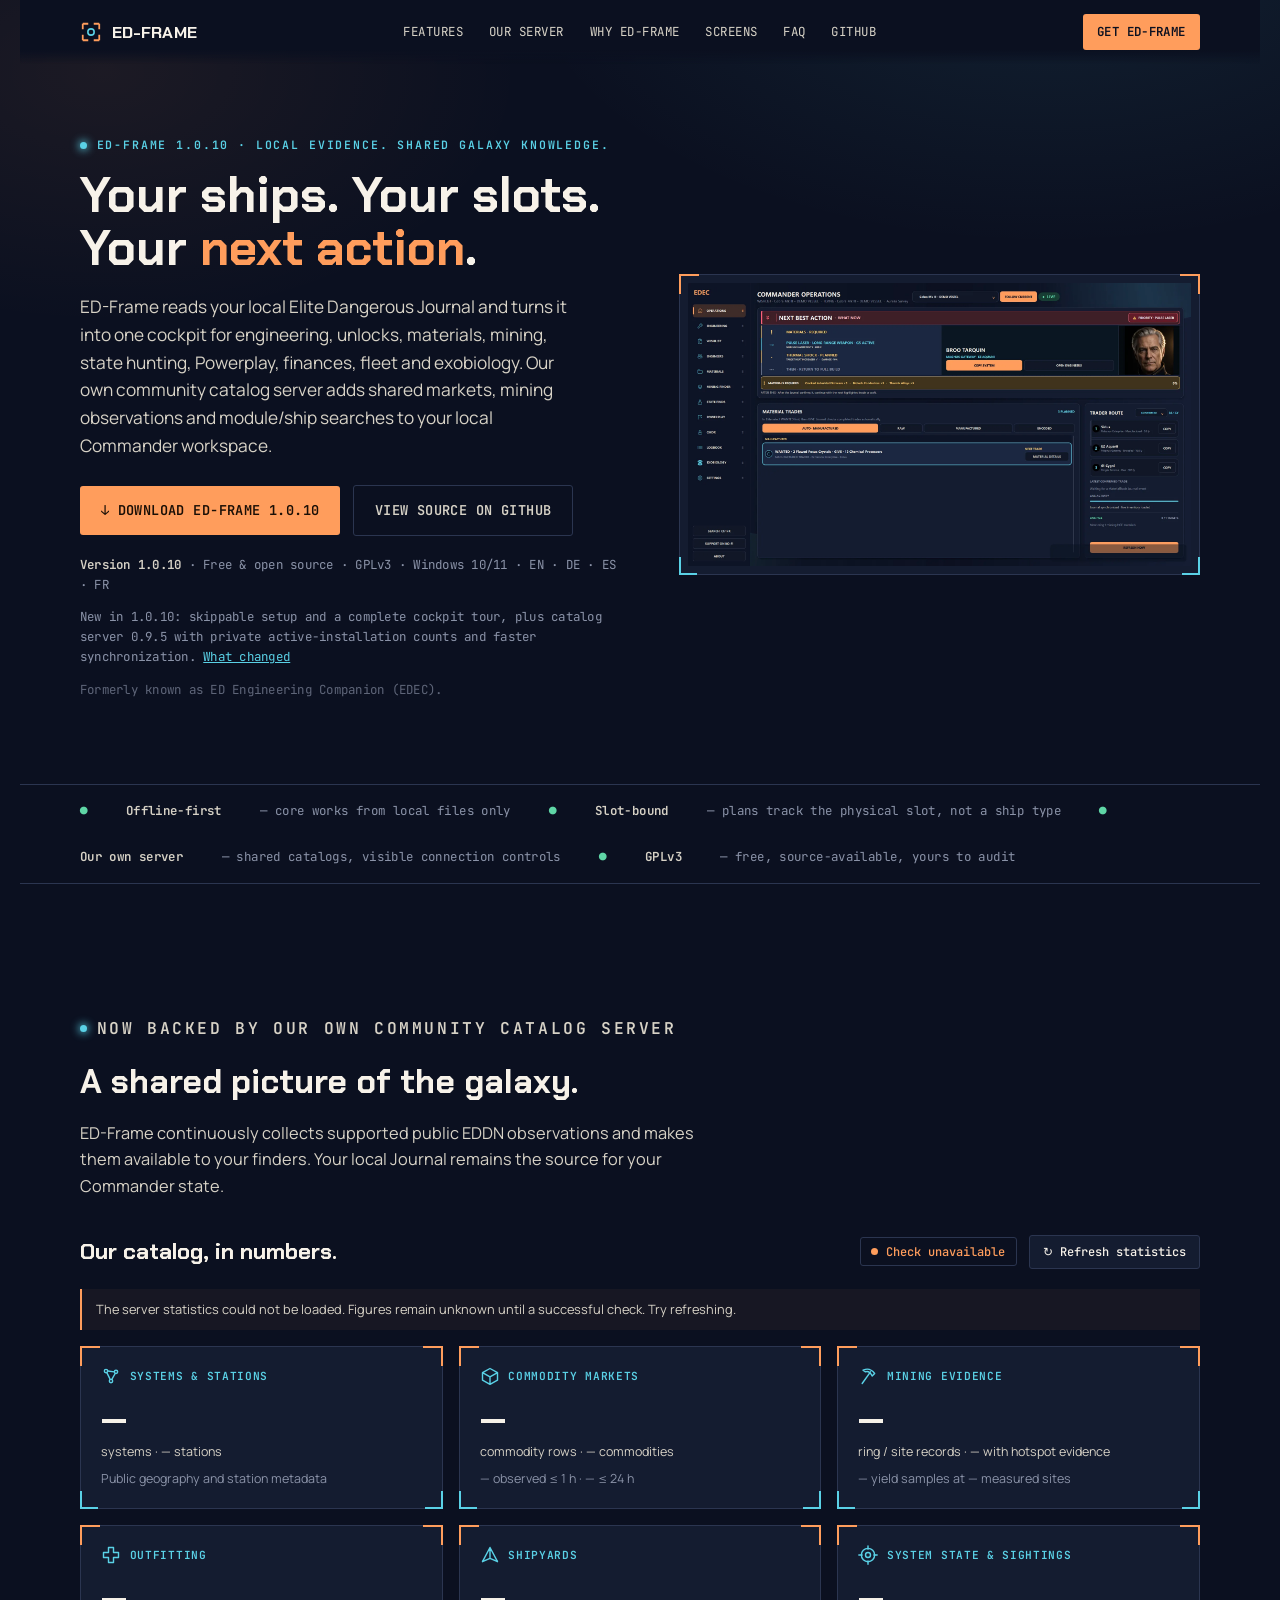
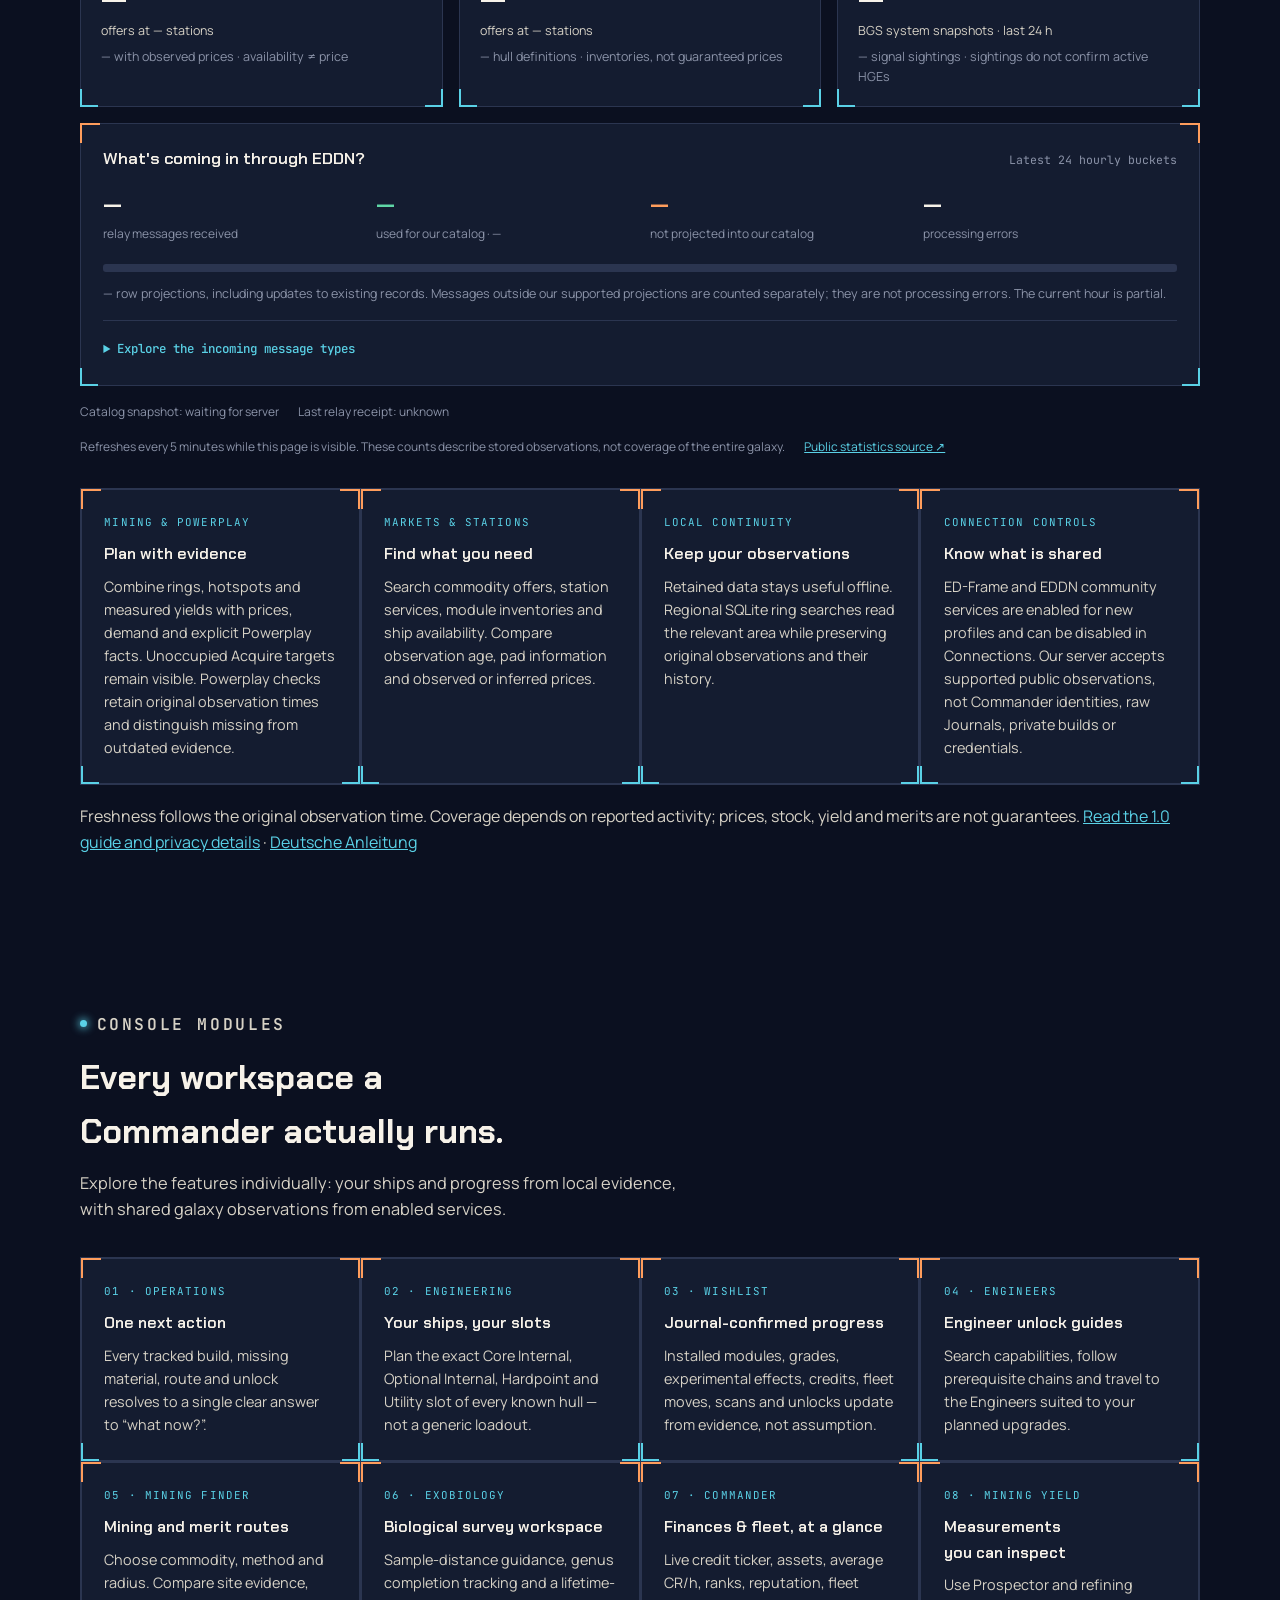
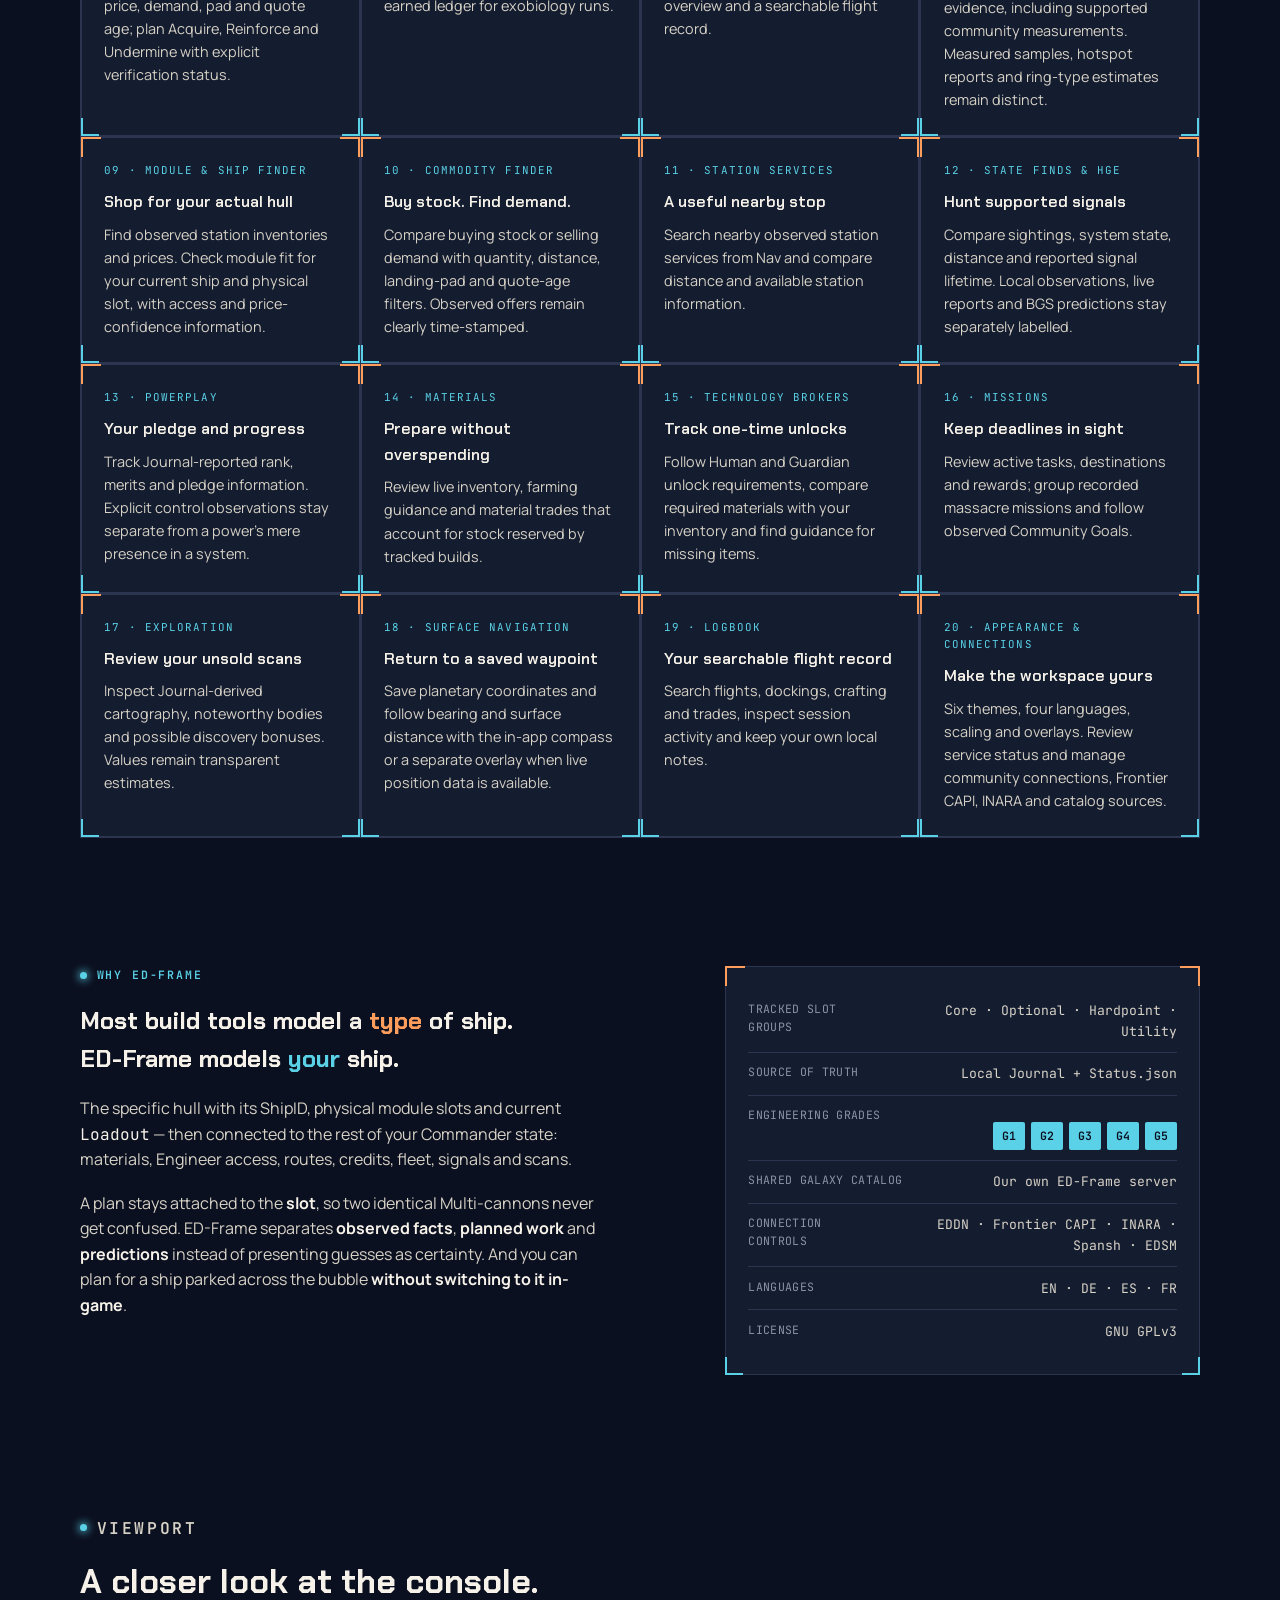
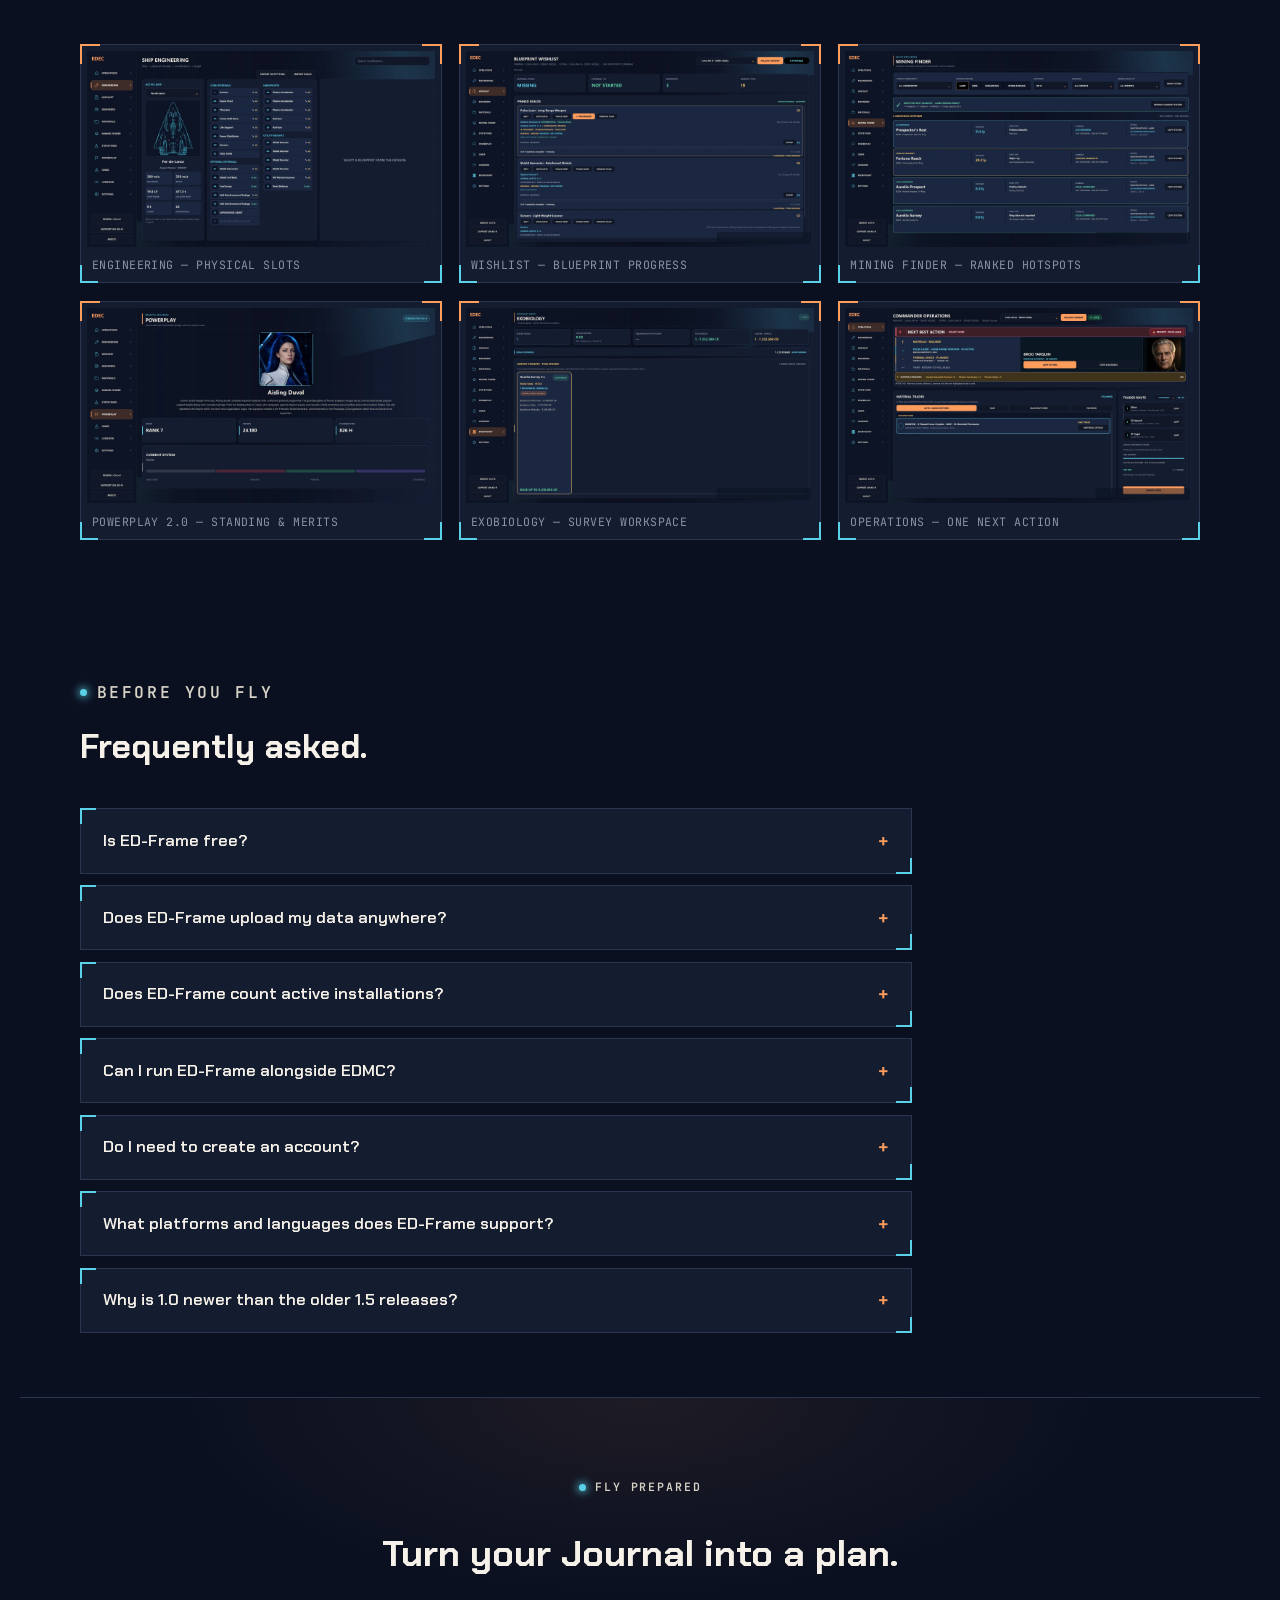
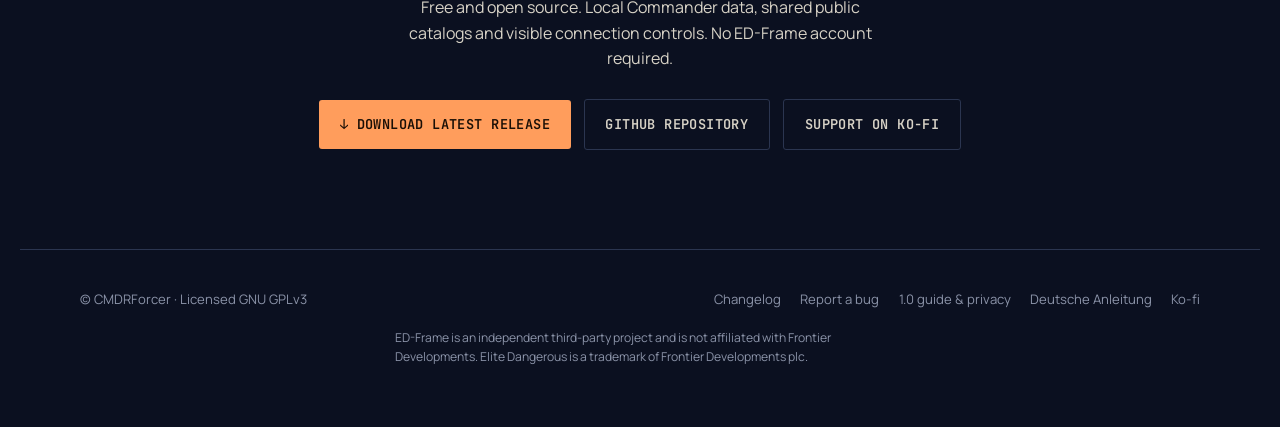
==== commit 1929cdca: "Present ED-Frame 1.0.10 and automatic installation counting" ====
--- a/index.html
+++ b/index.html
@@ -3,7 +3,7 @@
 <head>
 <meta charset="utf-8">
 <meta name="viewport" content="width=device-width, initial-scale=1">
-<title>ED-Frame 1.0.9 — Elite Dangerous Commander tools</title>
+<title>ED-Frame 1.0.10 — Elite Dangerous Commander tools</title>
 <meta name="description" content="ED-Frame 1.0: engineering, mining and merit routes, module and ship searches, markets, exploration and Commander tools. Local Journal data plus our own community catalog server. Free, open source, Windows.">
 <meta name="google-site-verification" content="pTQ1wSss9-XCtUqQZglTNHCWRQ-l_kMuAjtGYscCRb4" />
 <meta name="robots" content="index, follow">
@@ -12,7 +12,7 @@
 <meta property="og:type" content="website">
 <meta property="og:locale" content="en_US">
 <meta property="og:site_name" content="ED-Frame">
-<meta property="og:title" content="ED-Frame 1.0.9">
+<meta property="og:title" content="ED-Frame 1.0.10">
 <meta property="og:description" content="Your Elite Dangerous Commander workspace: engineering, mining and merit routes, markets and module/ship searches — backed by our own community catalog server.">
 <meta property="og:url" content="https://cmdrforcer.github.io/">
 <meta property="og:image" content="https://cmdrforcer.github.io/images/edec-operations.png">
@@ -20,7 +20,7 @@
 <meta property="og:image:height" content="1080">
 <meta property="og:image:alt" content="ED-Frame Operations page showing the next recommended action, an engineering build queue and route to the nearest Engineer">
 <meta name="twitter:card" content="summary_large_image">
-<meta name="twitter:title" content="ED-Frame 1.0.9">
+<meta name="twitter:title" content="ED-Frame 1.0.10">
 <meta name="twitter:description" content="Engineering, mining, markets and Commander tools, backed by local Journal evidence and our own community catalog server. Free and open source.">
 <meta name="twitter:image" content="https://cmdrforcer.github.io/images/edec-operations.png">
 <meta name="twitter:image:alt" content="ED-Frame Operations page showing the next recommended action, an engineering build queue and route to the nearest Engineer">
@@ -42,7 +42,7 @@
   "applicationSubCategory": "Elite Dangerous companion app",
   "operatingSystem": "Windows 10, Windows 11",
   "description": "ED-Frame 1.0 combines local Journal-driven engineering, mining and merit routes, markets, module and ship searches, exploration and Commander tools with its own public community catalog server.",
-  "softwareVersion": "1.0.9",
+  "softwareVersion": "1.0.10",
   "url": "https://cmdrforcer.github.io/",
   "downloadUrl": "https://github.com/CMDRForcer/ED-Frame/releases/latest",
   "screenshot": "https://cmdrforcer.github.io/images/edec-operations.png",
@@ -116,6 +116,14 @@
         "@type": "Answer",
         "text": "ED-Frame runs on Windows 10 and 11, with the interface available in English, German, Spanish and French."
       }
+    },
+    {
+      "@type": "Question",
+      "name": "Does ED-Frame count active installations?",
+      "acceptedAnswer": {
+        "@type": "Answer",
+        "text": "Release builds automatically count active installations with a random UUID4 installation ID and the app version. The random ID remains recognizable across days. At most one ping is sent per UTC day while the ED-Frame catalog is enabled. The same ID is used for all Commander profiles; it is not a hardware ID. The database stores only ID, UTC day and version and deletes entries older than 90 days daily. It stores no IP addresses. No Commander names/FIDs, Journals, gameplay events or screen/activity data are sent. Existing server access logging stays unchanged. There is no dedicated counting switch; Settings → Connections and onboarding explain the data sent. Disabling the ED-Frame catalog or setting EDFRAME_NO_USAGE_PING=1 prevents pings. Development builds never ping; failed days are not replayed. You can view and copy your ID in Settings → About. Installation statistics are private and are not shown on this website."
+      }
     }
   ]
 }
@@ -352,7 +360,7 @@
   <section class="hero">
     <div class="wrap">
       <div>
-        <p class="eyebrow">ED-Frame 1.0.9 · Local evidence. Shared galaxy knowledge.</p>
+        <p class="eyebrow">ED-Frame 1.0.10 · Local evidence. Shared galaxy knowledge.</p>
         <h1>Your ships. Your slots.<br>Your <em>next action</em>.</h1>
         <p class="lead">ED-Frame reads your local Elite Dangerous Journal and turns it into one
           cockpit for engineering, unlocks, materials, mining, state hunting, Powerplay,
@@ -360,11 +368,11 @@
           markets, mining observations and module/ship searches to your local Commander workspace.</p>
         <div class="cta-row">
           <a class="btn btn-primary" href="https://github.com/CMDRForcer/ED-Frame/releases/latest">
-            ↓ Download ED-Frame 1.0.9</a>
+            ↓ Download ED-Frame 1.0.10</a>
           <a class="btn btn-ghost" href="https://github.com/CMDRForcer/ED-Frame">View source on GitHub</a>
         </div>
-        <p class="meta-line"><b>Version 1.0.9</b> · Free &amp; open source · GPLv3 · Windows 10/11 · EN · DE · ES · FR</p>
-        <p class="meta-line">New in 1.0.9: trading loops, more Carrier commodity offers and a refreshed cockpit — backed by catalog server 0.9.4. <a href="https://github.com/CMDRForcer/ED-Frame/releases/tag/1.0.9">What changed</a></p>
+        <p class="meta-line"><b>Version 1.0.10</b> · Free &amp; open source · GPLv3 · Windows 10/11 · EN · DE · ES · FR</p>
+        <p class="meta-line">New in 1.0.10: skippable setup and a complete cockpit tour, plus catalog server 0.9.5 with private active-installation counts and faster synchronization. <a href="https://github.com/CMDRForcer/ED-Frame/releases/tag/1.0.10">What changed</a></p>
         <p class="meta-line" style="opacity:.65;margin-top:.3rem;">Formerly known as ED Engineering Companion (EDEC).</p>
       </div>
       <div class="hud hero-shot">
@@ -697,6 +705,10 @@
           <p class="a">ED-Frame and EDDN community connections are enabled by default for new profiles and can be disabled in Connections. They support public observations; our server does not accept Commander names/FIDs, raw Journal files, private builds or credentials. Frontier CAPI and INARA require separate setup. Your local Commander data and retained observations remain on your computer. <a href="https://github.com/CMDRForcer/ED-Frame/blob/main/docs/ED-Frame-1.0-Guide-EN.md#connections-and-privacy">Read the connection and privacy details.</a></p>
         </details>
         <details class="faq-item">
+          <summary>Does ED-Frame count active installations?<span class="mark">+</span></summary>
+          <p class="a">Release builds automatically count active installations with a random UUID4 installation ID and the app version. The random ID remains recognizable across days. At most one ping is sent per UTC day while the ED-Frame catalog is enabled. The same ID is used for all Commander profiles; it is not a hardware ID. The database stores only ID, UTC day and version and deletes entries older than 90 days daily. It stores no IP addresses. No Commander names/FIDs, Journals, gameplay events or screen/activity data are sent. Existing server access logging stays unchanged. There is no dedicated counting switch; Settings → Connections and onboarding explain the data sent. Disabling the ED-Frame catalog or setting EDFRAME_NO_USAGE_PING=1 prevents pings. Development builds never ping; failed days are not replayed. You can view and copy your ID in Settings → About. Installation statistics are private and are not shown on this website.</p>
+        </details>
+        <details class="faq-item">
           <summary>Can I run ED-Frame alongside EDMC?<span class="mark">+</span></summary>
           <p class="a">Yes. Both read the same local Journal files independently and read-only, so there's no file conflict. If you enable EDDN uploads in both, each sends its own copy of the same events — harmless but redundant, so leave that switch on in only one of them.</p>
         </details>
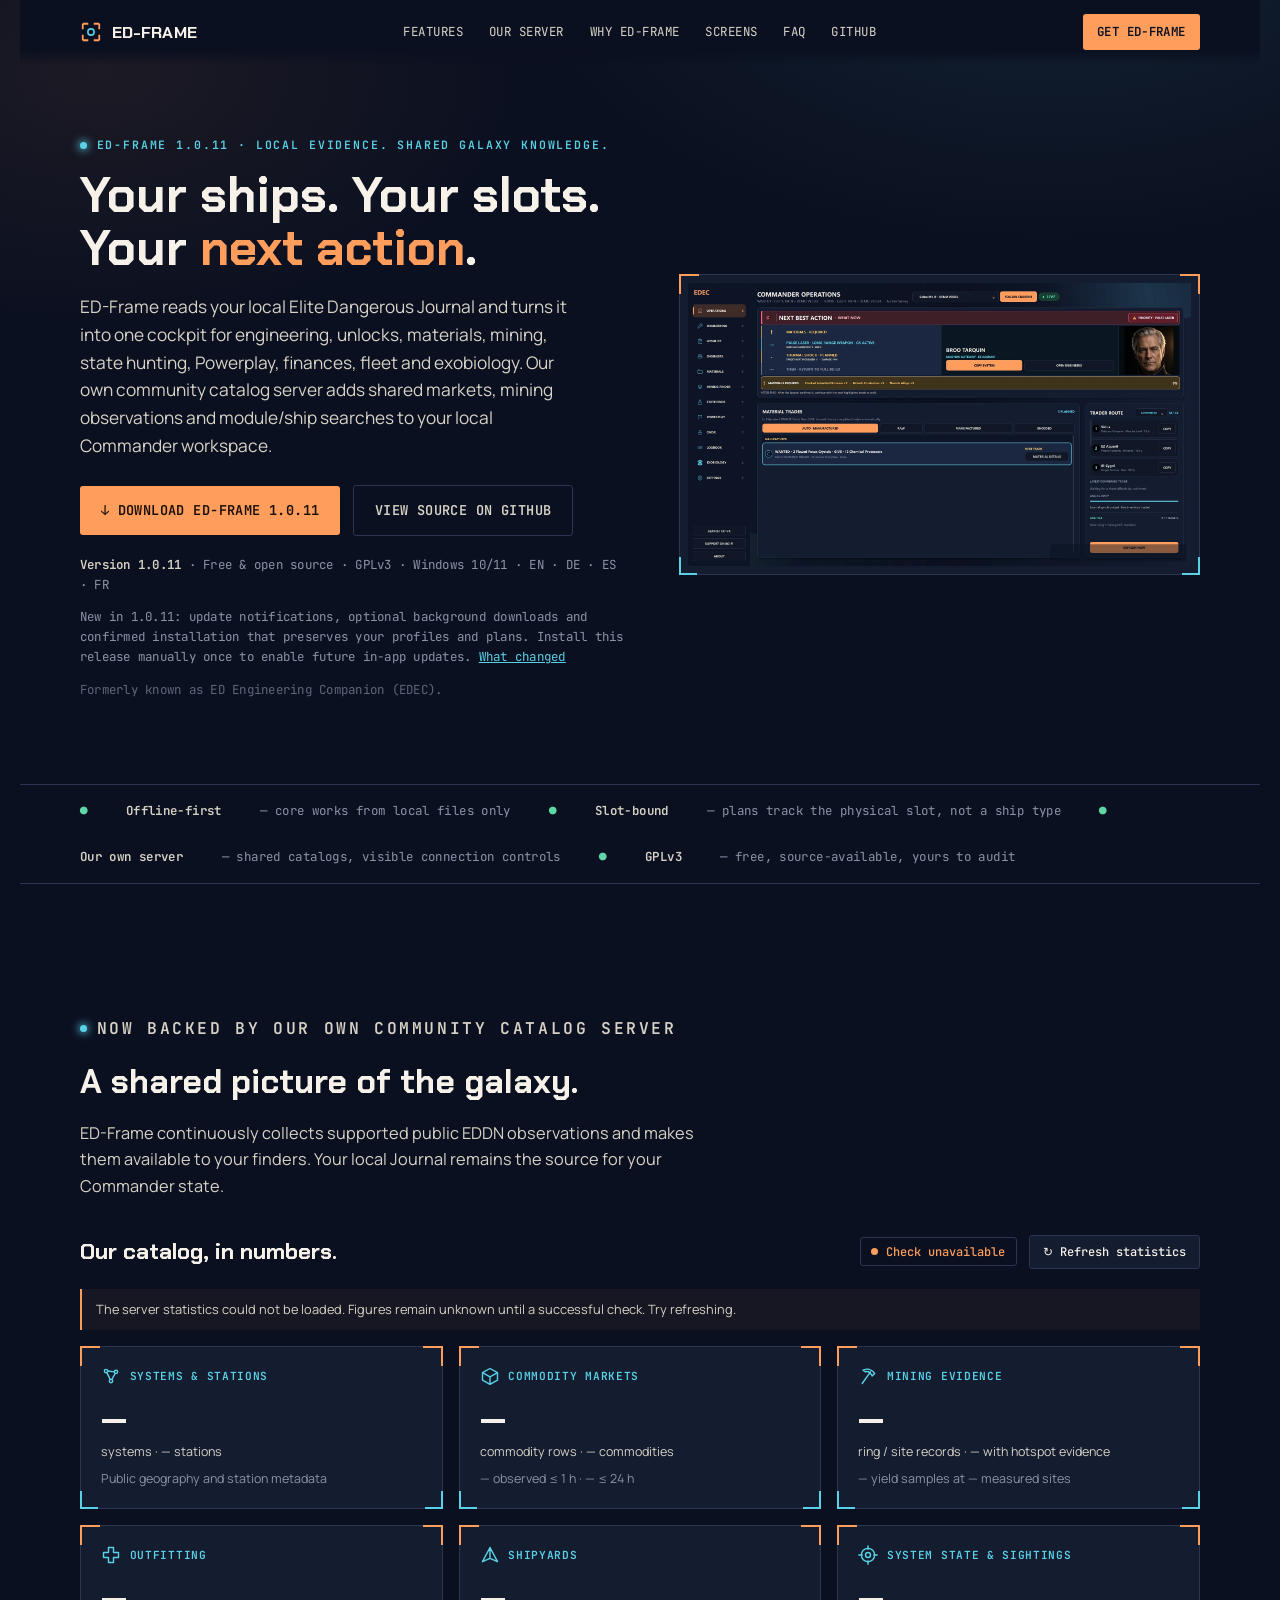
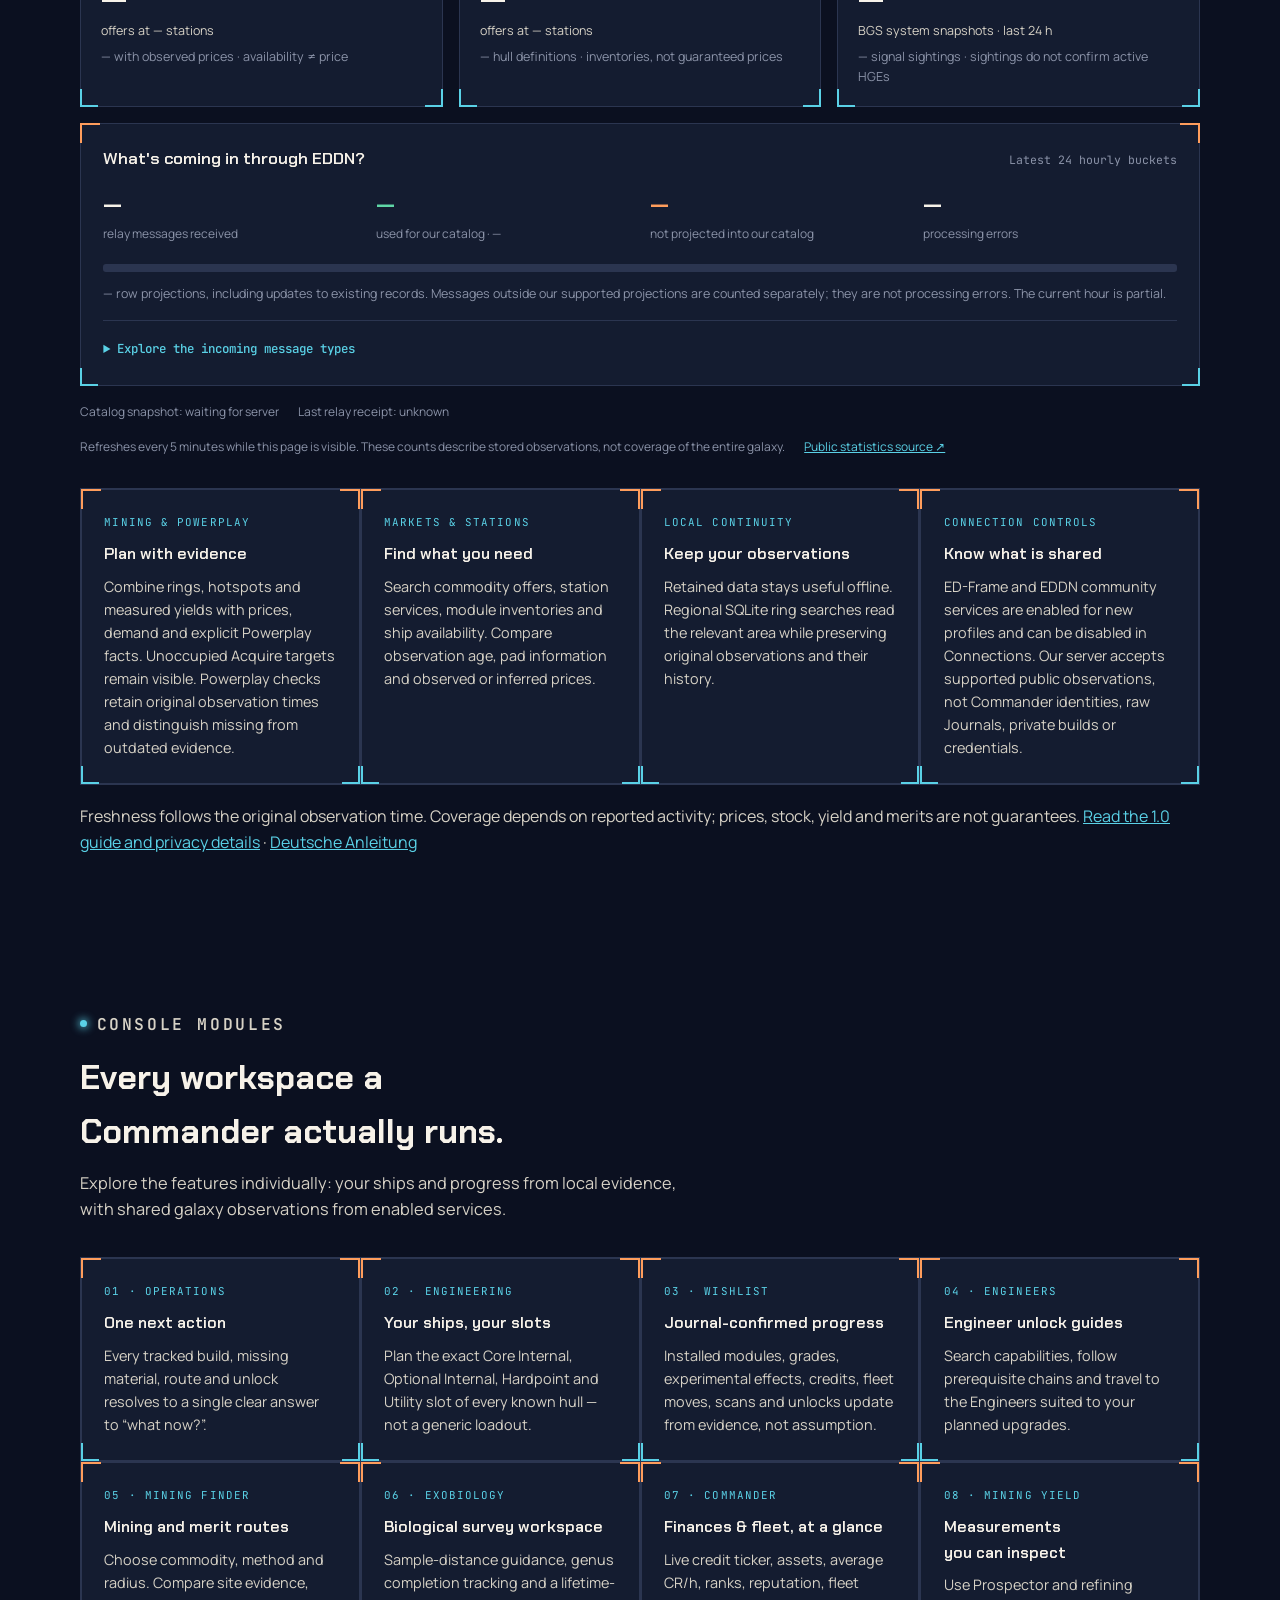
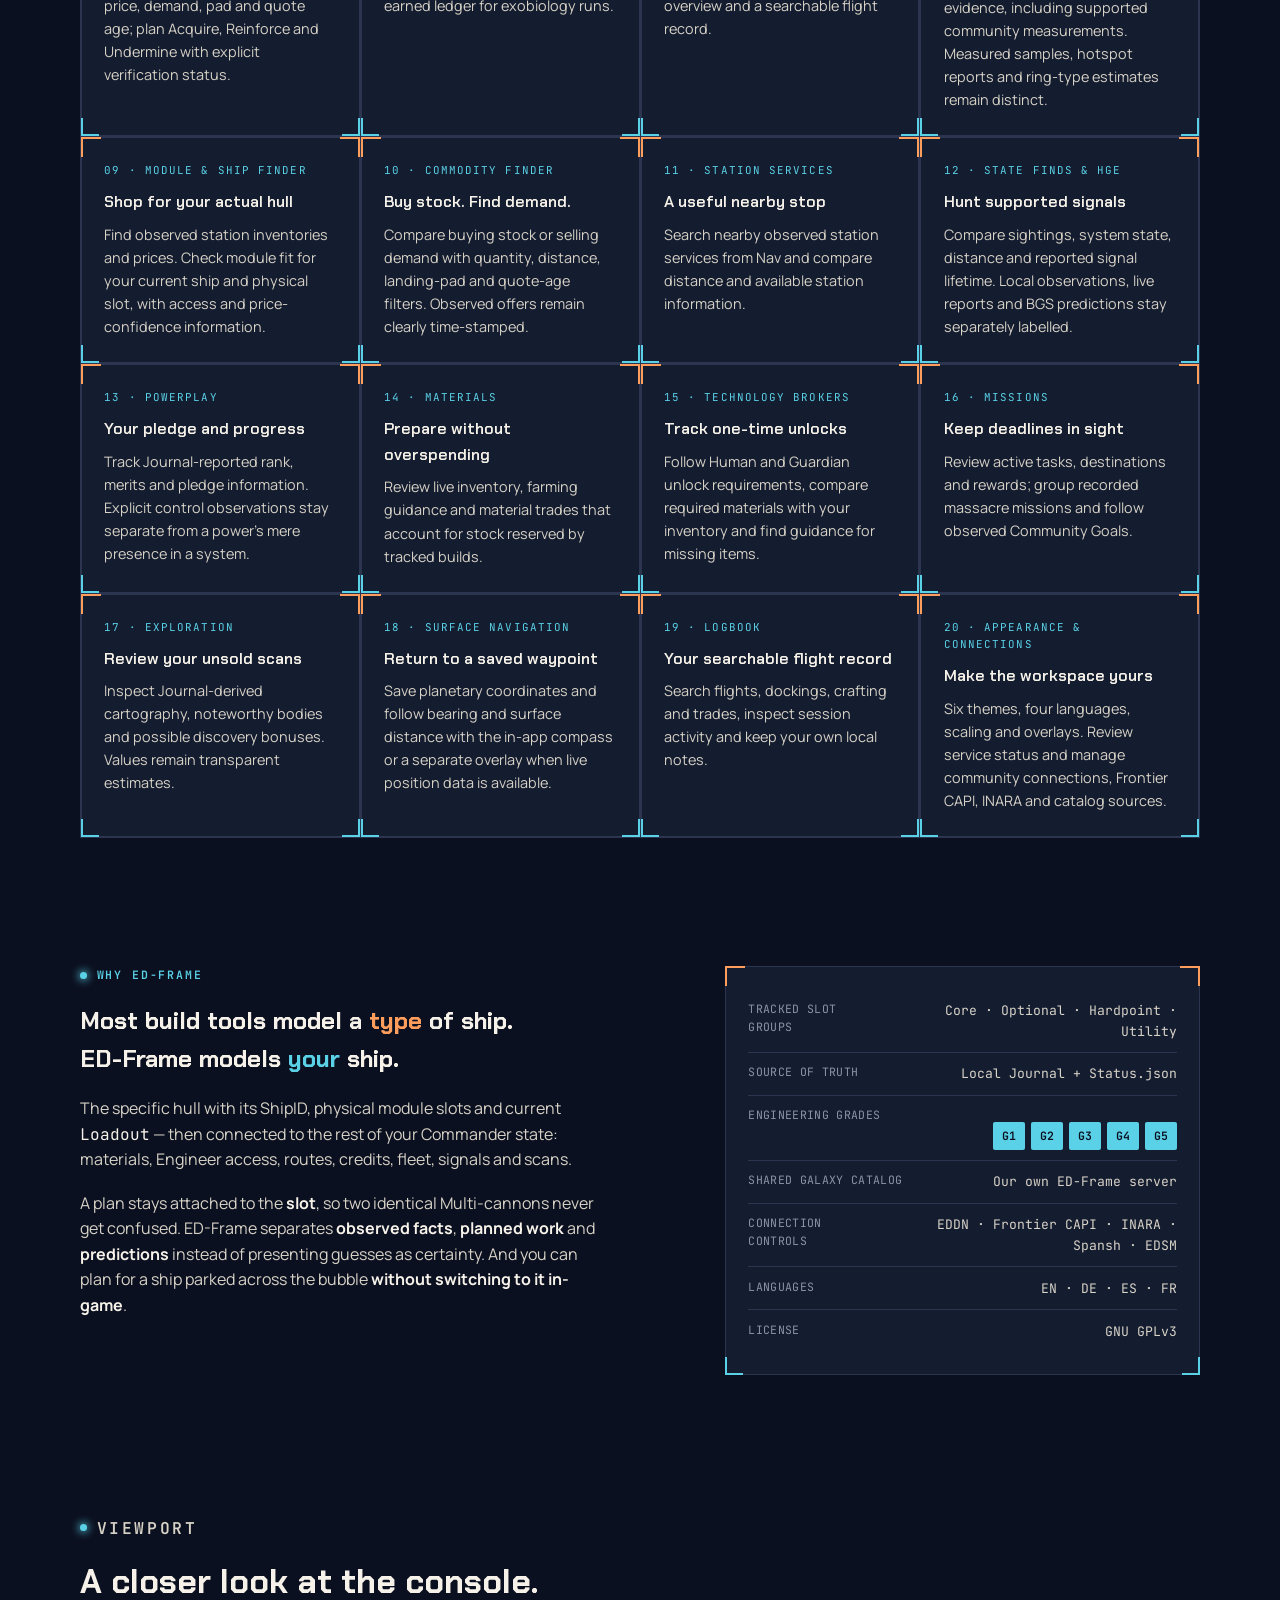
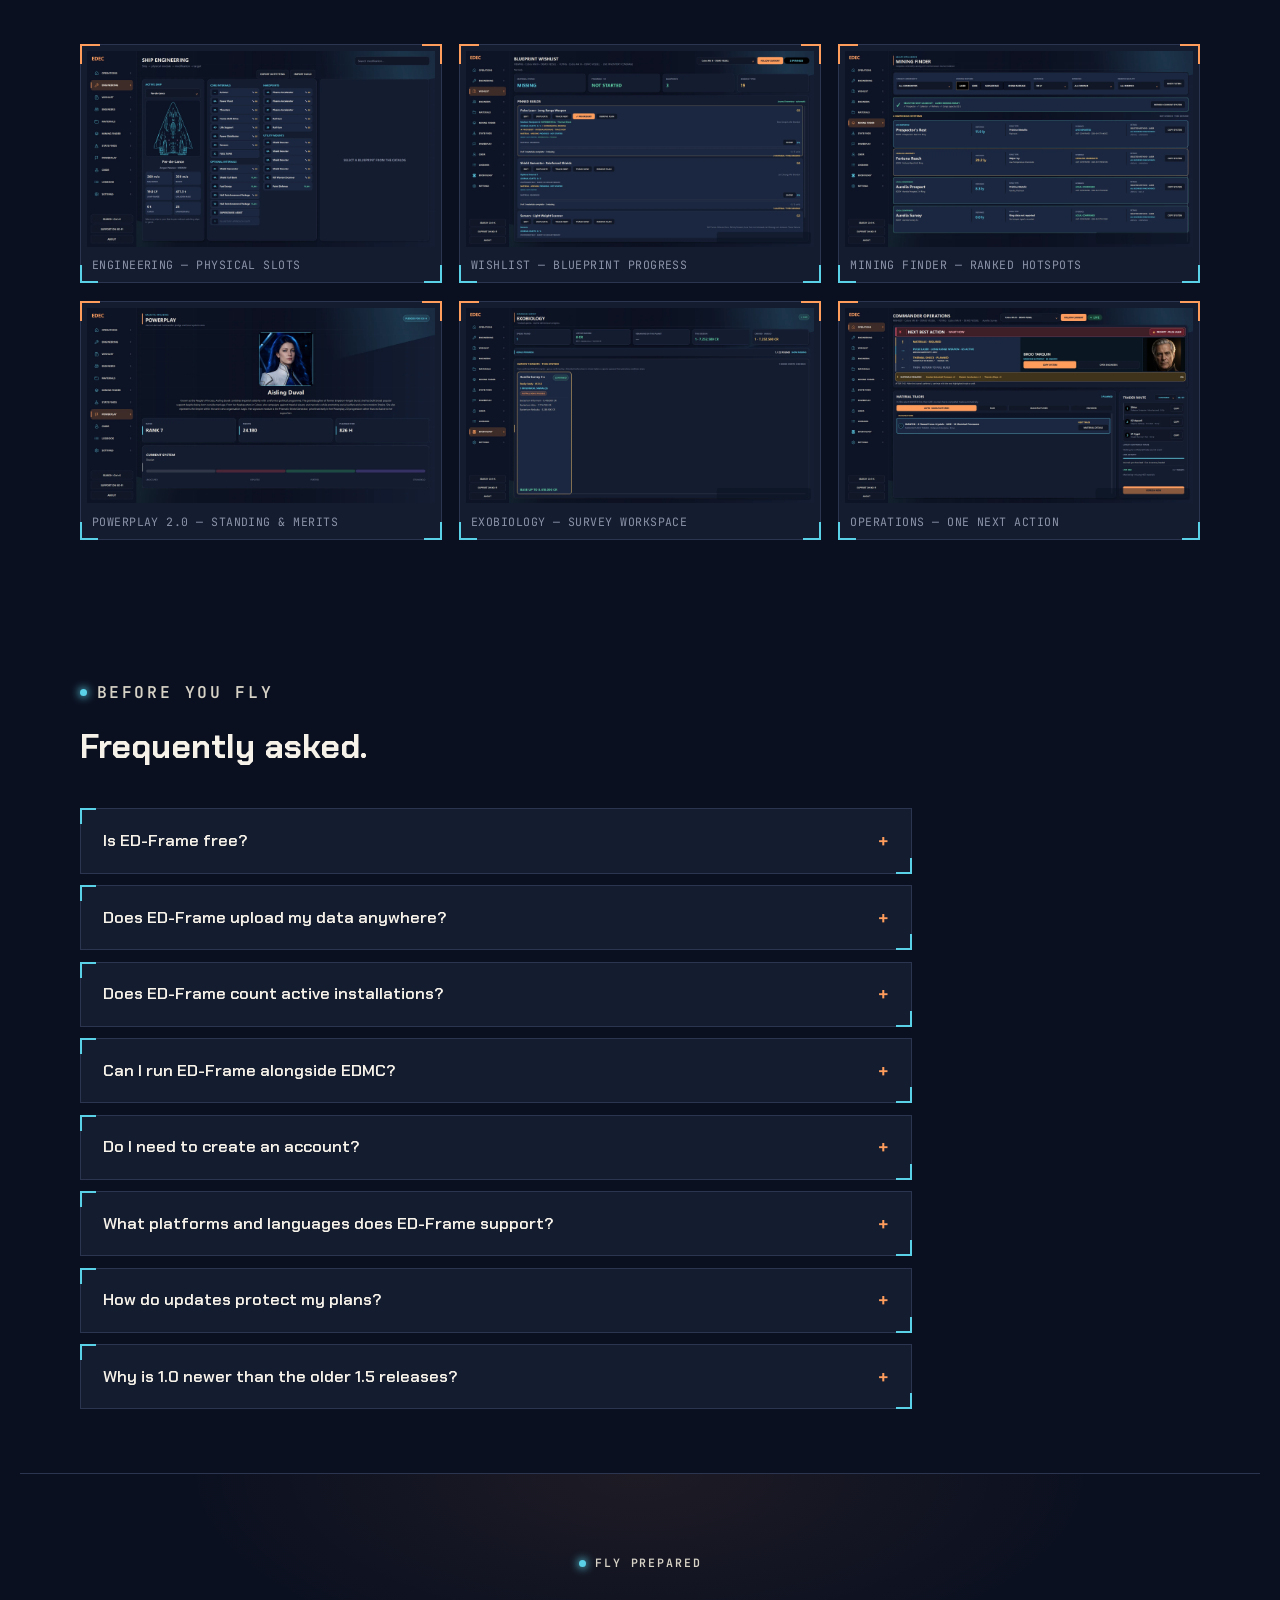
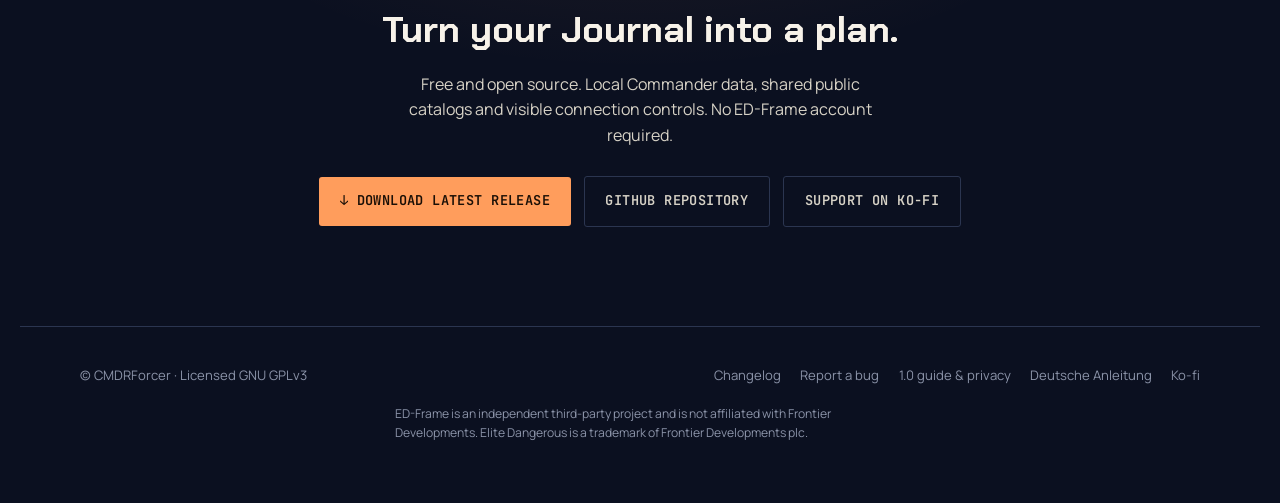
==== commit 141912e6: "Present ED-Frame 1.0.11 updates and profile preservation" ====
--- a/index.html
+++ b/index.html
@@ -3,7 +3,7 @@
 <head>
 <meta charset="utf-8">
 <meta name="viewport" content="width=device-width, initial-scale=1">
-<title>ED-Frame 1.0.10 — Elite Dangerous Commander tools</title>
+<title>ED-Frame 1.0.11 — Elite Dangerous Commander tools</title>
 <meta name="description" content="ED-Frame 1.0: engineering, mining and merit routes, module and ship searches, markets, exploration and Commander tools. Local Journal data plus our own community catalog server. Free, open source, Windows.">
 <meta name="google-site-verification" content="pTQ1wSss9-XCtUqQZglTNHCWRQ-l_kMuAjtGYscCRb4" />
 <meta name="robots" content="index, follow">
@@ -12,7 +12,7 @@
 <meta property="og:type" content="website">
 <meta property="og:locale" content="en_US">
 <meta property="og:site_name" content="ED-Frame">
-<meta property="og:title" content="ED-Frame 1.0.10">
+<meta property="og:title" content="ED-Frame 1.0.11">
 <meta property="og:description" content="Your Elite Dangerous Commander workspace: engineering, mining and merit routes, markets and module/ship searches — backed by our own community catalog server.">
 <meta property="og:url" content="https://cmdrforcer.github.io/">
 <meta property="og:image" content="https://cmdrforcer.github.io/images/edec-operations.png">
@@ -20,7 +20,7 @@
 <meta property="og:image:height" content="1080">
 <meta property="og:image:alt" content="ED-Frame Operations page showing the next recommended action, an engineering build queue and route to the nearest Engineer">
 <meta name="twitter:card" content="summary_large_image">
-<meta name="twitter:title" content="ED-Frame 1.0.10">
+<meta name="twitter:title" content="ED-Frame 1.0.11">
 <meta name="twitter:description" content="Engineering, mining, markets and Commander tools, backed by local Journal evidence and our own community catalog server. Free and open source.">
 <meta name="twitter:image" content="https://cmdrforcer.github.io/images/edec-operations.png">
 <meta name="twitter:image:alt" content="ED-Frame Operations page showing the next recommended action, an engineering build queue and route to the nearest Engineer">
@@ -42,7 +42,7 @@
   "applicationSubCategory": "Elite Dangerous companion app",
   "operatingSystem": "Windows 10, Windows 11",
   "description": "ED-Frame 1.0 combines local Journal-driven engineering, mining and merit routes, markets, module and ship searches, exploration and Commander tools with its own public community catalog server.",
-  "softwareVersion": "1.0.10",
+  "softwareVersion": "1.0.11",
   "url": "https://cmdrforcer.github.io/",
   "downloadUrl": "https://github.com/CMDRForcer/ED-Frame/releases/latest",
   "screenshot": "https://cmdrforcer.github.io/images/edec-operations.png",
@@ -124,6 +124,14 @@
         "@type": "Answer",
         "text": "Release builds automatically count active installations with a random UUID4 installation ID and the app version. The random ID remains recognizable across days. At most one ping is sent per UTC day while the ED-Frame catalog is enabled. The same ID is used for all Commander profiles; it is not a hardware ID. The database stores only ID, UTC day and version and deletes entries older than 90 days daily. It stores no IP addresses. No Commander names/FIDs, Journals, gameplay events or screen/activity data are sent. Existing server access logging stays unchanged. There is no dedicated counting switch; Settings → Connections and onboarding explain the data sent. Disabling the ED-Frame catalog or setting EDFRAME_NO_USAGE_PING=1 prevents pings. Development builds never ping; failed days are not replayed. You can view and copy your ID in Settings → About. Installation statistics are private and are not shown on this website."
       }
+    },
+    {
+      "@type": "Question",
+      "name": "How do updates protect my plans?",
+      "acceptedAnswer": {
+        "@type": "Answer",
+        "text": "Install 1.0.11 manually once; earlier releases have no updater. Quit the old app and extract the complete ZIP into a new folder. Existing profiles and plans are reused from the separate AppData folder. Future compatible releases appear in Settings → About, with optional background downloads and installation after you choose Update and restart. The updater verifies the package, backs up all local profiles and keeps the previous app. Failed replacement or startup restores the old app and profile snapshot. Backups and previous program folders remain available and take additional disk space. Release builds check GitHub at most once per UTC day independently of the catalog connection, without sending installation IDs or Commander/Journal data. Disable automatic checks in About or set EDFRAME_NO_UPDATES=1 to disable all checks."
+      }
     }
   ]
 }
@@ -360,7 +368,7 @@
   <section class="hero">
     <div class="wrap">
       <div>
-        <p class="eyebrow">ED-Frame 1.0.10 · Local evidence. Shared galaxy knowledge.</p>
+        <p class="eyebrow">ED-Frame 1.0.11 · Local evidence. Shared galaxy knowledge.</p>
         <h1>Your ships. Your slots.<br>Your <em>next action</em>.</h1>
         <p class="lead">ED-Frame reads your local Elite Dangerous Journal and turns it into one
           cockpit for engineering, unlocks, materials, mining, state hunting, Powerplay,
@@ -368,11 +376,11 @@
           markets, mining observations and module/ship searches to your local Commander workspace.</p>
         <div class="cta-row">
           <a class="btn btn-primary" href="https://github.com/CMDRForcer/ED-Frame/releases/latest">
-            ↓ Download ED-Frame 1.0.10</a>
+            ↓ Download ED-Frame 1.0.11</a>
           <a class="btn btn-ghost" href="https://github.com/CMDRForcer/ED-Frame">View source on GitHub</a>
         </div>
-        <p class="meta-line"><b>Version 1.0.10</b> · Free &amp; open source · GPLv3 · Windows 10/11 · EN · DE · ES · FR</p>
-        <p class="meta-line">New in 1.0.10: skippable setup and a complete cockpit tour, plus catalog server 0.9.5 with private active-installation counts and faster synchronization. <a href="https://github.com/CMDRForcer/ED-Frame/releases/tag/1.0.10">What changed</a></p>
+        <p class="meta-line"><b>Version 1.0.11</b> · Free &amp; open source · GPLv3 · Windows 10/11 · EN · DE · ES · FR</p>
+        <p class="meta-line">New in 1.0.11: update notifications, optional background downloads and confirmed installation that preserves your profiles and plans. Install this release manually once to enable future in-app updates. <a href="https://github.com/CMDRForcer/ED-Frame/releases/tag/1.0.11">What changed</a></p>
         <p class="meta-line" style="opacity:.65;margin-top:.3rem;">Formerly known as ED Engineering Companion (EDEC).</p>
       </div>
       <div class="hud hero-shot">
@@ -721,6 +729,10 @@
           <p class="a">ED-Frame runs on Windows 10 and 11, with the interface available in English, German, Spanish and French.</p>
         </details>
         <details class="faq-item">
+          <summary>How do updates protect my plans?<span class="mark">+</span></summary>
+          <p class="a">Install 1.0.11 manually once; earlier releases have no updater. Quit the old app and extract the complete ZIP into a new folder. Existing profiles and plans are reused from the separate AppData folder. Future compatible releases appear in Settings → About, with optional background downloads and installation after you choose Update and restart. The updater verifies the package, backs up all local profiles and keeps the previous app. Failed replacement or startup restores the old app and profile snapshot. Backups and previous program folders remain available and take additional disk space. Release builds check GitHub at most once per UTC day independently of the catalog connection, without sending installation IDs or Commander/Journal data. Disable automatic checks in About or set EDFRAME_NO_UPDATES=1 to disable all checks.</p>
+        </details>
+        <details class="faq-item">
           <summary>Why is 1.0 newer than the older 1.5 releases?<span class="mark">+</span></summary>
           <p class="a">1.0 starts the new public ED-Frame release line and succeeds the earlier EDEC/ED-Frame builds, including 1.5.43. Historical Git tags preserve the version history; releases marked outdated and their downloads are removed from GitHub. Use the current download link instead of sorting the old version numbers.</p>
         </details>
